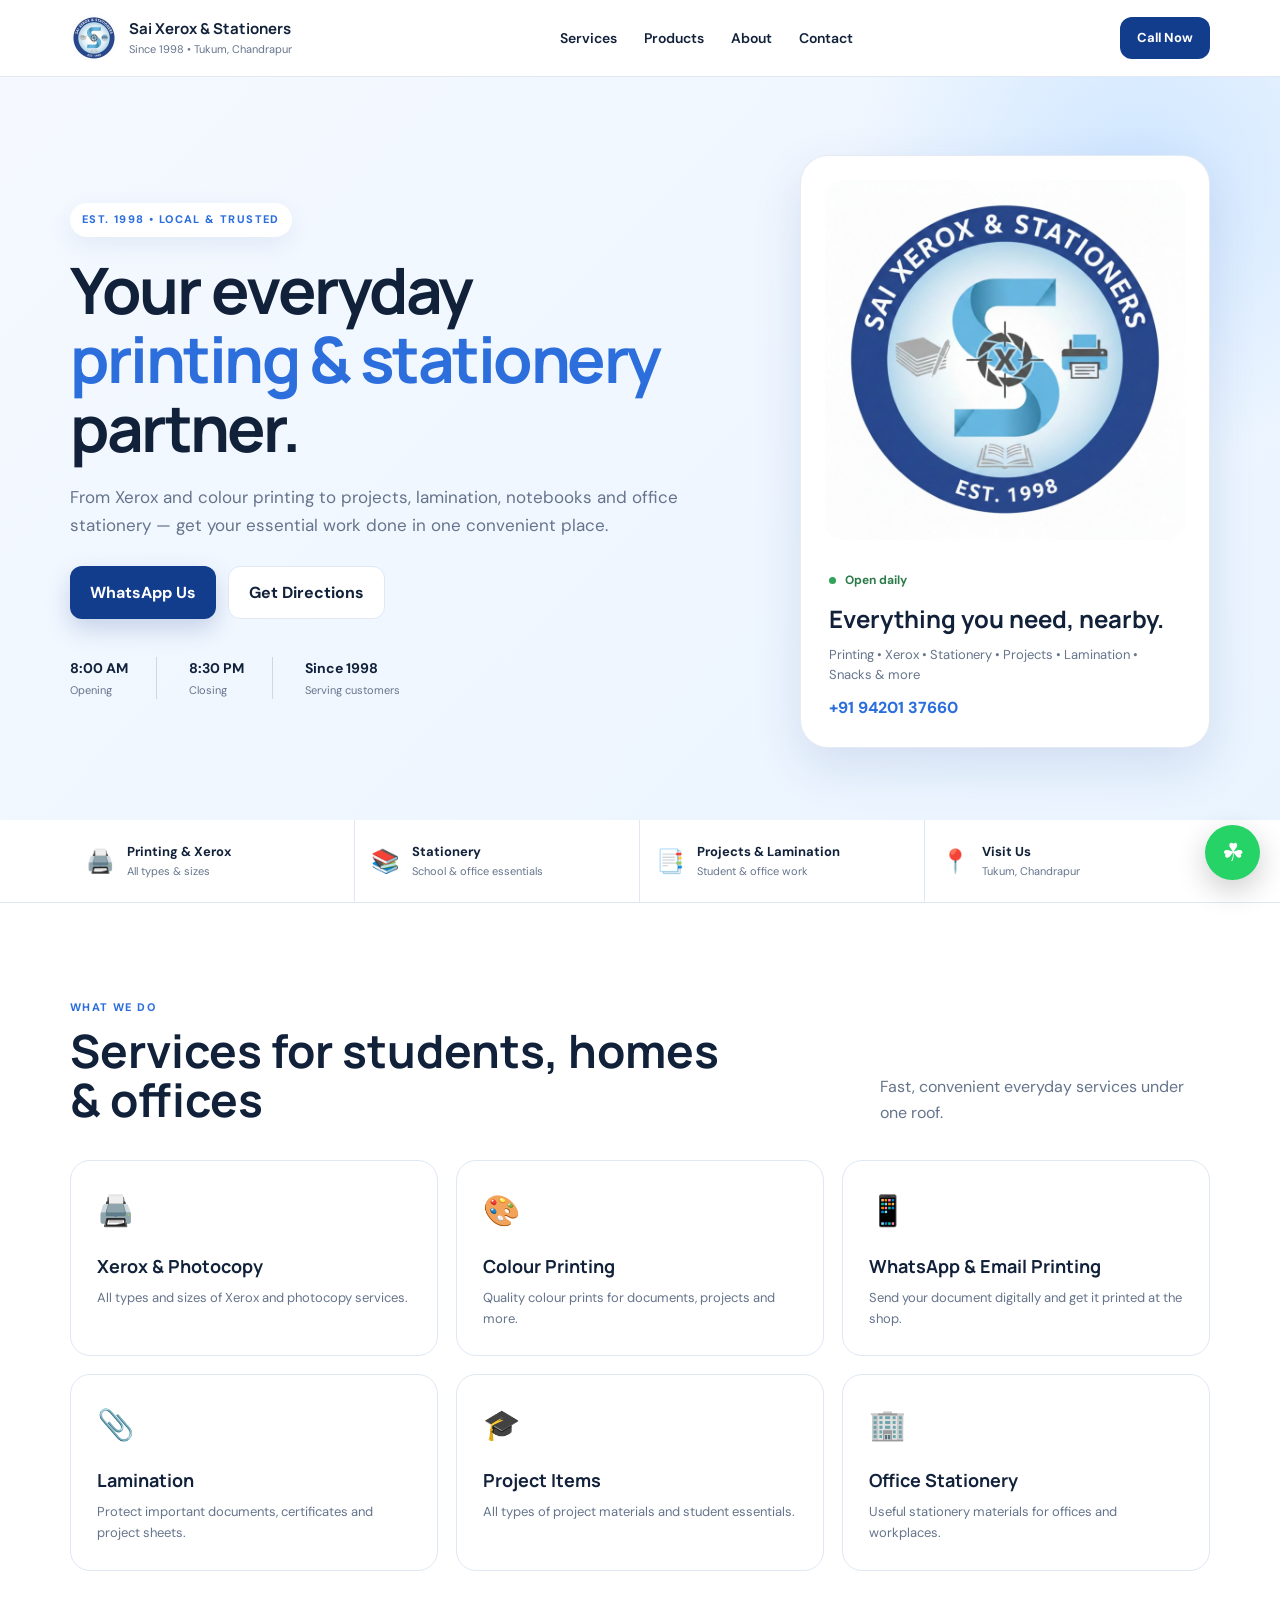
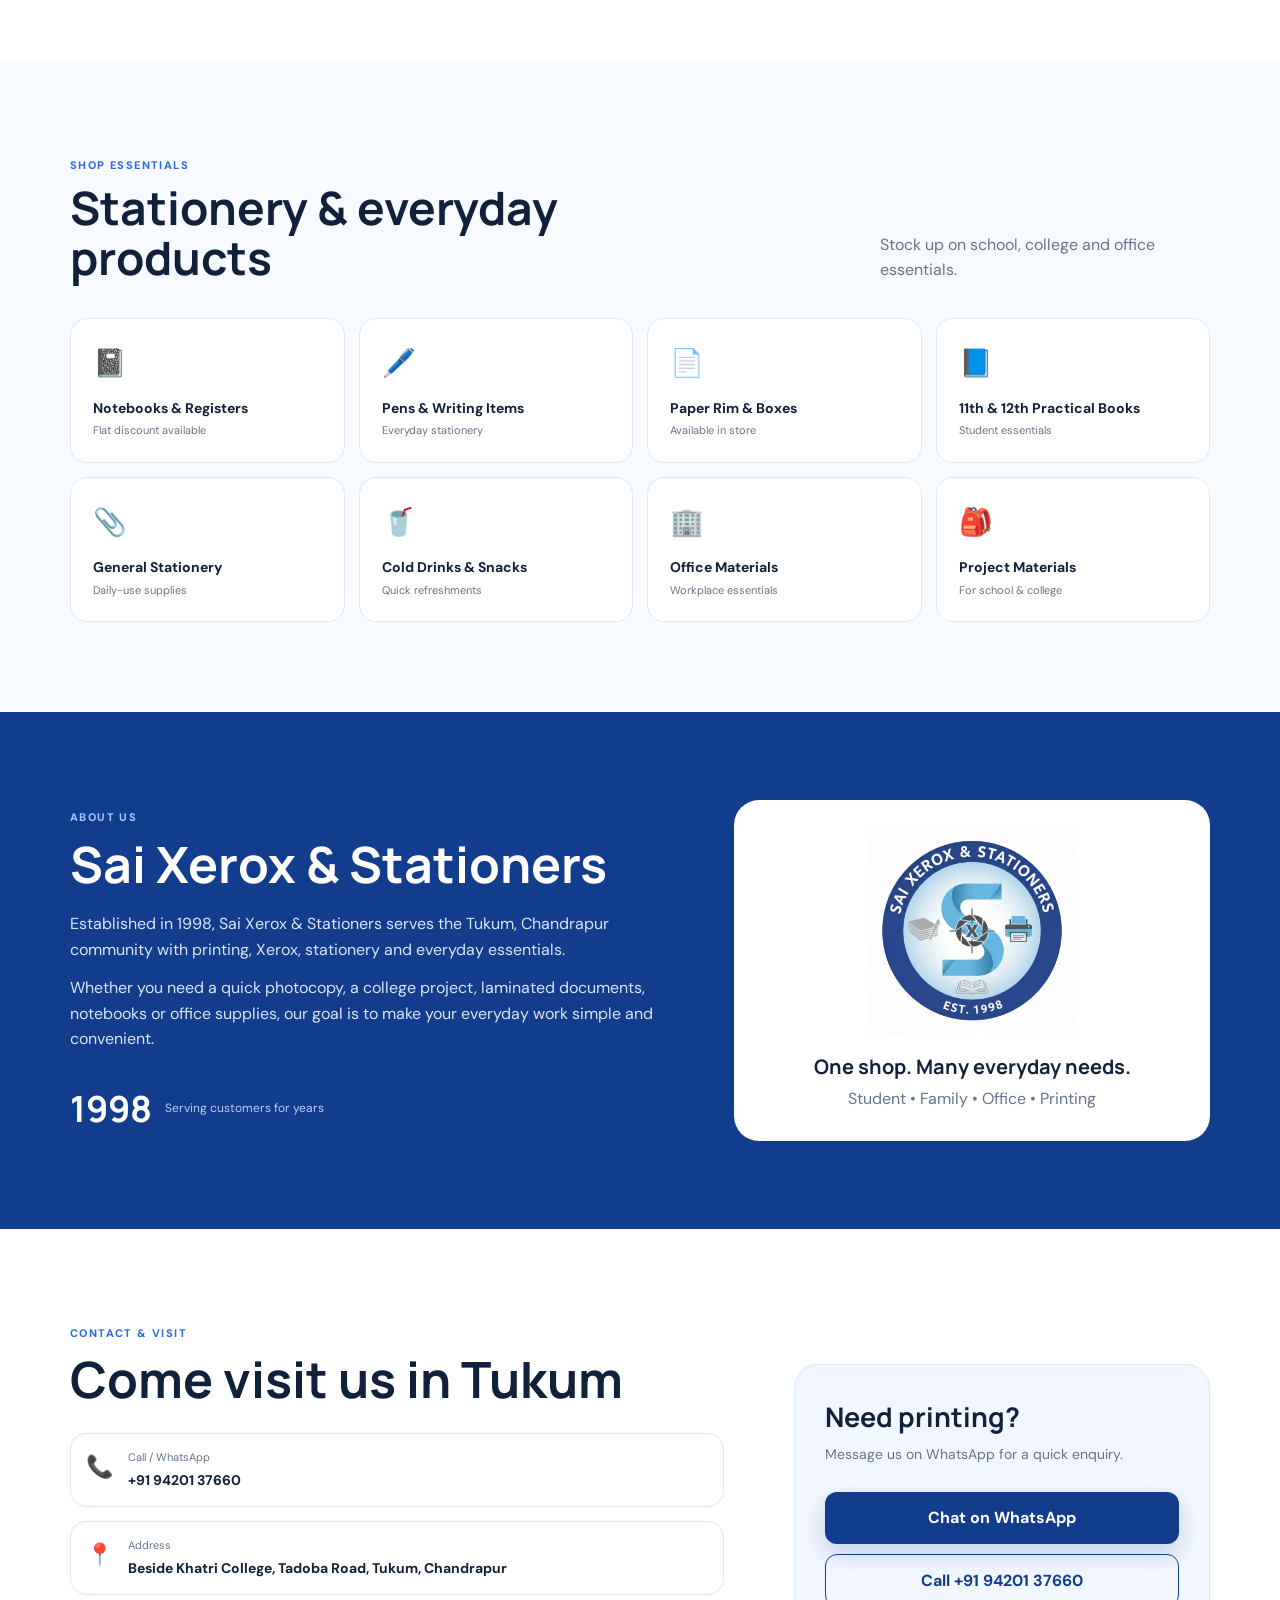
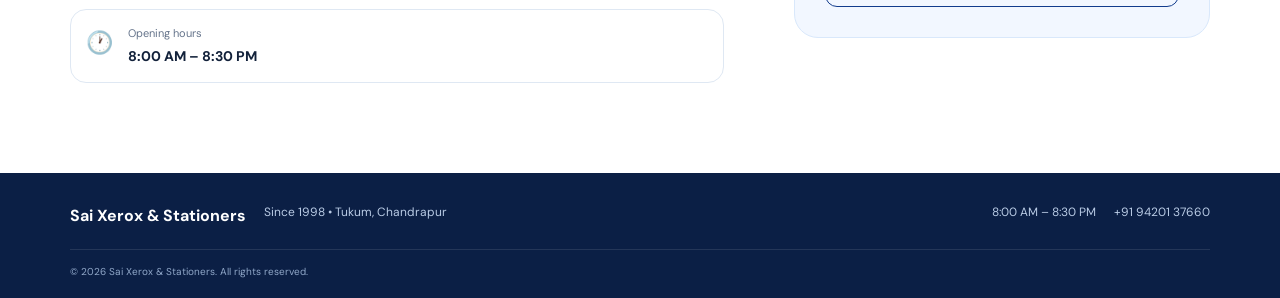
==== index.html @ a2666299 "Add files via upload" ====
<!DOCTYPE html>
<html lang="en">
<head>
  <meta charset="UTF-8">
  <meta name="viewport" content="width=device-width, initial-scale=1.0">
  <meta name="description" content="Sai Xerox & Stationers - Xerox, printing, stationery, lamination, projects and office stationery in Tukum, Chandrapur.">
  <meta name="theme-color" content="#123c8c">
  <title>Sai Xerox & Stationers | Tukum, Chandrapur</title>
  <link rel="stylesheet" href="styles.css">
</head>
<body>
  <header class="topbar">
    <div class="container nav">
      <a class="brand" href="#home">
        <img src="logo.webp" alt="Sai Xerox & Stationers logo">
        <div>
          <strong>Sai Xerox & Stationers</strong>
          <span>Since 1998 • Tukum, Chandrapur</span>
        </div>
      </a>
      <nav>
        <a href="#services">Services</a>
        <a href="#products">Products</a>
        <a href="#about">About</a>
        <a href="#contact">Contact</a>
      </nav>
      <a class="nav-cta" href="tel:+919420137660">Call Now</a>
    </div>
  </header>

  <main id="home">
    <section class="hero">
      <div class="hero-bg"></div>
      <div class="container hero-grid">
        <div class="hero-copy">
          <div class="pill">EST. 1998 • LOCAL & TRUSTED</div>
          <h1>Your everyday <span>printing & stationery</span> partner.</h1>
          <p>From Xerox and colour printing to projects, lamination, notebooks and office stationery — get your essential work done in one convenient place.</p>
          <div class="hero-actions">
            <a class="btn primary" href="https://wa.me/919420137660?text=Hello%20Sai%20Xerox%20%26%20Stationers%2C%20I%20would%20like%20to%20enquire%20about%20your%20services." target="_blank" rel="noopener">WhatsApp Us</a>
            <a class="btn secondary" href="https://www.google.com/maps/search/?api=1&query=Sai%20Xerox%20and%20Stationers%2C%20beside%20Khatri%20College%2C%20Tadoba%20Road%2C%20Tukum%2C%20Chandrapur" target="_blank" rel="noopener">Get Directions</a>
          </div>
          <div class="trust-row">
            <div><b>8:00 AM</b><small>Opening</small></div>
            <div><b>8:30 PM</b><small>Closing</small></div>
            <div><b>Since 1998</b><small>Serving customers</small></div>
          </div>
        </div>
        <div class="hero-card">
          <img src="logo.webp" alt="Sai Xerox & Stationers">
          <div class="card-content">
            <span class="status"><i></i> Open daily</span>
            <h3>Everything you need, nearby.</h3>
            <p>Printing • Xerox • Stationery • Projects • Lamination • Snacks & more</p>
            <a href="tel:+919420137660">+91 94201 37660</a>
          </div>
        </div>
      </div>
    </section>

    <section class="quick">
      <div class="container quick-grid">
        <a href="#services"><span>🖨️</span><div><b>Printing & Xerox</b><small>All types & sizes</small></div></a>
        <a href="#products"><span>📚</span><div><b>Stationery</b><small>School & office essentials</small></div></a>
        <a href="#services"><span>📑</span><div><b>Projects & Lamination</b><small>Student & office work</small></div></a>
        <a href="#contact"><span>📍</span><div><b>Visit Us</b><small>Tukum, Chandrapur</small></div></a>
      </div>
    </section>

    <section class="section" id="services">
      <div class="container">
        <div class="section-head">
          <div><span class="eyebrow">WHAT WE DO</span><h2>Services for students, homes & offices</h2></div>
          <p>Fast, convenient everyday services under one roof.</p>
        </div>
        <div class="cards">
          <article class="service-card"><div class="icon">🖨️</div><h3>Xerox & Photocopy</h3><p>All types and sizes of Xerox and photocopy services.</p></article>
          <article class="service-card"><div class="icon">🎨</div><h3>Colour Printing</h3><p>Quality colour prints for documents, projects and more.</p></article>
          <article class="service-card"><div class="icon">📱</div><h3>WhatsApp & Email Printing</h3><p>Send your document digitally and get it printed at the shop.</p></article>
          <article class="service-card"><div class="icon">📎</div><h3>Lamination</h3><p>Protect important documents, certificates and project sheets.</p></article>
          <article class="service-card"><div class="icon">🎓</div><h3>Project Items</h3><p>All types of project materials and student essentials.</p></article>
          <article class="service-card"><div class="icon">🏢</div><h3>Office Stationery</h3><p>Useful stationery materials for offices and workplaces.</p></article>
        </div>
      </div>
    </section>

    <section class="section products" id="products">
      <div class="container">
        <div class="section-head">
          <div><span class="eyebrow">SHOP ESSENTIALS</span><h2>Stationery & everyday products</h2></div>
          <p>Stock up on school, college and office essentials.</p>
        </div>
        <div class="product-grid">
          <div class="product-item"><span>📓</span><b>Notebooks & Registers</b><small>Flat discount available</small></div>
          <div class="product-item"><span>🖊️</span><b>Pens & Writing Items</b><small>Everyday stationery</small></div>
          <div class="product-item"><span>📄</span><b>Paper Rim & Boxes</b><small>Available in store</small></div>
          <div class="product-item"><span>📘</span><b>11th & 12th Practical Books</b><small>Student essentials</small></div>
          <div class="product-item"><span>📎</span><b>General Stationery</b><small>Daily-use supplies</small></div>
          <div class="product-item"><span>🥤</span><b>Cold Drinks & Snacks</b><small>Quick refreshments</small></div>
          <div class="product-item"><span>🏢</span><b>Office Materials</b><small>Workplace essentials</small></div>
          <div class="product-item"><span>🎒</span><b>Project Materials</b><small>For school & college</small></div>
        </div>
      </div>
    </section>

    <section class="about" id="about">
      <div class="container about-grid">
        <div>
          <span class="eyebrow">ABOUT US</span>
          <h2>Sai Xerox & Stationers</h2>
          <p>Established in 1998, Sai Xerox & Stationers serves the Tukum, Chandrapur community with printing, Xerox, stationery and everyday essentials.</p>
          <p>Whether you need a quick photocopy, a college project, laminated documents, notebooks or office supplies, our goal is to make your everyday work simple and convenient.</p>
          <div class="since"><strong>1998</strong><span>Serving customers for years</span></div>
        </div>
        <div class="about-panel">
          <img src="logo.webp" alt="Sai Xerox & Stationers logo">
          <h3>One shop. Many everyday needs.</h3>
          <p>Student • Family • Office • Printing</p>
        </div>
      </div>
    </section>

    <section class="contact section" id="contact">
      <div class="container contact-grid">
        <div>
          <span class="eyebrow">CONTACT & VISIT</span>
          <h2>Come visit us in Tukum</h2>
          <div class="contact-list">
            <a href="tel:+919420137660"><span>📞</span><div><small>Call / WhatsApp</small><b>+91 94201 37660</b></div></a>
            <a href="https://www.google.com/maps/search/?api=1&query=Sai%20Xerox%20and%20Stationers%2C%20beside%20Khatri%20College%2C%20Tadoba%20Road%2C%20Tukum%2C%20Chandrapur" target="_blank" rel="noopener"><span>📍</span><div><small>Address</small><b>Beside Khatri College, Tadoba Road, Tukum, Chandrapur</b></div></a>
            <div><span>🕐</span><div><small>Opening hours</small><b>8:00 AM – 8:30 PM</b></div></div>
          </div>
        </div>
        <div class="contact-box">
          <h3>Need printing?</h3>
          <p>Message us on WhatsApp for a quick enquiry.</p>
          <a class="btn primary full" href="https://wa.me/919420137660?text=Hello%20Sai%20Xerox%20%26%20Stationers%2C%20I%20need%20printing%20service." target="_blank" rel="noopener">Chat on WhatsApp</a>
          <a class="btn outline full" href="tel:+919420137660">Call +91 94201 37660</a>
        </div>
      </div>
    </section>
  </main>

  <footer>
    <div class="container footer-grid">
      <div><b>Sai Xerox & Stationers</b><span>Since 1998 • Tukum, Chandrapur</span></div>
      <div><span>8:00 AM – 8:30 PM</span><span>+91 94201 37660</span></div>
    </div>
    <div class="container copyright">© 2026 Sai Xerox & Stationers. All rights reserved.</div>
  </footer>

  <a class="floating-wa" href="https://wa.me/919420137660" target="_blank" rel="noopener" aria-label="WhatsApp">☘</a>
  <script src="script.js"></script>
</body>
</html>
---- styles.css ----
@import url('https://fonts.googleapis.com/css2?family=DM+Sans:wght@400;500;600;700&family=Manrope:wght@700;800&display=swap');

:root{--blue:#123c8c;--blue2:#2c6edb;--sky:#eef6ff;--ink:#12213a;--muted:#65748b;--white:#fff;--line:#dfe8f3;--shadow:0 18px 50px rgba(18,60,140,.12)}
*{box-sizing:border-box;margin:0;padding:0}
html{scroll-behavior:smooth}
body{font-family:"DM Sans",sans-serif;color:var(--ink);background:#fff;line-height:1.6}
a{text-decoration:none;color:inherit}
.container{width:min(1140px,92%);margin:auto}
.topbar{position:sticky;top:0;z-index:20;background:rgba(255,255,255,.94);backdrop-filter:blur(14px);border-bottom:1px solid var(--line)}
.nav{height:76px;display:flex;align-items:center;justify-content:space-between;gap:20px}
.brand{display:flex;align-items:center;gap:11px}
.brand img{width:48px;height:48px;object-fit:contain;border-radius:50%}
.brand strong{display:block;font-family:Manrope;font-size:15px}
.brand span{display:block;font-size:11px;color:var(--muted)}
nav{display:flex;gap:27px;font-size:14px;font-weight:600}
nav a:hover{color:var(--blue2)}
.nav-cta,.btn{display:inline-flex;align-items:center;justify-content:center;border-radius:12px;font-weight:700;transition:.2s}
.nav-cta{padding:11px 17px;background:var(--blue);color:white;font-size:13px}
.hero{position:relative;overflow:hidden;background:linear-gradient(135deg,#f5f9ff 0%,#eaf4ff 100%);padding:78px 0 72px}
.hero-bg{position:absolute;width:600px;height:600px;border-radius:50%;background:radial-gradient(circle,#cfe6ff 0%,transparent 68%);right:-160px;top:-200px}
.hero-grid{position:relative;display:grid;grid-template-columns:1.15fr .85fr;align-items:center;gap:70px}
.pill,.eyebrow{display:inline-block;color:var(--blue2);font-size:11px;font-weight:800;letter-spacing:1.4px}
.pill{background:white;padding:8px 12px;border-radius:30px;box-shadow:0 8px 24px rgba(18,60,140,.08);margin-bottom:18px}
h1,h2{font-family:Manrope;line-height:1.08}
h1{font-size:clamp(42px,5vw,68px);letter-spacing:-2.5px;max-width:720px}
h1 span{color:var(--blue2)}
.hero-copy>p{color:var(--muted);font-size:17px;max-width:620px;margin:22px 0 27px}
.hero-actions{display:flex;gap:12px;flex-wrap:wrap}
.btn{padding:13px 20px}
.btn.primary{background:var(--blue);color:white;box-shadow:0 10px 24px rgba(18,60,140,.2)}
.btn.primary:hover,.nav-cta:hover{transform:translateY(-2px);background:#0c2f72}
.btn.secondary{background:white;border:1px solid var(--line)}
.btn.outline{border:1px solid var(--blue);color:var(--blue)}
.full{width:100%;margin-top:10px}
.trust-row{display:flex;gap:32px;margin-top:38px}
.trust-row div{padding-right:28px;border-right:1px solid #cbd8e8}
.trust-row div:last-child{border:0}
.trust-row b,.trust-row small{display:block}
.trust-row b{font-size:14px}.trust-row small{color:var(--muted);font-size:11px;margin-top:2px}
.hero-card{background:white;border:1px solid rgba(18,60,140,.1);border-radius:28px;padding:24px;box-shadow:var(--shadow);max-width:410px;justify-self:end}
.hero-card img{width:100%;aspect-ratio:1/1;object-fit:contain;background:#fafcff;border-radius:20px}
.card-content{padding:18px 4px 2px}.status{font-size:12px;color:#2d7b4b;font-weight:700}.status i{display:inline-block;width:7px;height:7px;background:#31a35a;border-radius:50%;margin-right:6px}
.card-content h3{font-family:Manrope;font-size:24px;margin:9px 0 6px}.card-content p{color:var(--muted);font-size:13px;margin-bottom:9px}.card-content>a{color:var(--blue2);font-weight:800}
.quick{background:white;border-bottom:1px solid var(--line)}
.quick-grid{display:grid;grid-template-columns:repeat(4,1fr)}
.quick-grid>a{display:flex;align-items:center;gap:12px;padding:22px 16px;border-right:1px solid var(--line)}
.quick-grid>a:last-child{border:0}
.quick-grid span{font-size:23px}.quick-grid b,.quick-grid small{display:block}.quick-grid b{font-size:13px}.quick-grid small{font-size:11px;color:var(--muted)}
.section{padding:90px 0}.section-head{display:flex;justify-content:space-between;align-items:end;gap:30px;margin-bottom:35px}
.section-head h2{font-size:clamp(31px,4vw,46px);margin-top:7px;max-width:680px}.section-head>p{color:var(--muted);max-width:330px}
.cards{display:grid;grid-template-columns:repeat(3,1fr);gap:18px}
.service-card{border:1px solid var(--line);border-radius:20px;padding:26px;background:white;transition:.25s}
.service-card:hover{transform:translateY(-4px);box-shadow:var(--shadow);border-color:#c9dcf4}
.icon{font-size:30px;margin-bottom:17px}.service-card h3{font-family:Manrope;font-size:18px;margin-bottom:7px}.service-card p{font-size:13px;color:var(--muted)}
.products{background:#f7faff}.product-grid{display:grid;grid-template-columns:repeat(4,1fr);gap:14px}
.product-item{background:white;border:1px solid var(--line);padding:22px;border-radius:17px}.product-item span{font-size:27px;display:block;margin-bottom:13px}.product-item b,.product-item small{display:block}.product-item b{font-size:14px}.product-item small{font-size:11px;color:var(--muted);margin-top:3px}
.about{background:var(--blue);color:white;padding:88px 0}.about-grid{display:grid;grid-template-columns:1fr .8fr;gap:70px;align-items:center}.about .eyebrow{color:#9fc8ff}.about h2{font-size:clamp(35px,4vw,50px);margin:8px 0 20px}.about p{color:#d9e7fa;max-width:600px;margin:0 0 13px}.since{display:flex;align-items:center;gap:13px;margin-top:28px}.since strong{font-family:Manrope;font-size:36px}.since span{color:#b9d2ef;font-size:12px}.about-panel{background:white;color:var(--ink);border-radius:25px;padding:26px;text-align:center}.about-panel img{width:210px;max-width:70%;margin:auto;display:block}.about-panel h3{font-family:Manrope;font-size:20px;margin-top:15px}.about-panel p{color:var(--muted);margin:3px auto}
.contact{background:#fff}.contact-grid{display:grid;grid-template-columns:1.1fr .7fr;gap:70px;align-items:center}.contact h2{font-size:clamp(34px,4vw,50px);margin:8px 0 27px}.contact-list{display:grid;gap:14px}.contact-list>a,.contact-list>div{display:flex;gap:15px;align-items:flex-start;padding:15px;border:1px solid var(--line);border-radius:16px}.contact-list>*>span{font-size:22px}.contact-list small,.contact-list b{display:block}.contact-list small{color:var(--muted);font-size:11px}.contact-list b{font-size:14px;margin-top:2px}.contact-box{background:#f2f7ff;border:1px solid #d9e8fb;border-radius:24px;padding:30px}.contact-box h3{font-family:Manrope;font-size:27px}.contact-box p{color:var(--muted);font-size:14px;margin:5px 0 17px}
footer{background:#0b1f45;color:white;padding:30px 0 18px}.footer-grid{display:flex;justify-content:space-between;gap:20px}.footer-grid div{display:flex;gap:18px;flex-wrap:wrap}.footer-grid span{color:#b9cbe5;font-size:12px}.copyright{border-top:1px solid rgba(255,255,255,.1);margin-top:20px;padding-top:14px;color:#91a8c9;font-size:10px}
.floating-wa{position:fixed;right:20px;bottom:20px;width:55px;height:55px;border-radius:50%;display:grid;place-items:center;background:#25d366;color:white;font-size:25px;box-shadow:0 10px 30px rgba(0,0,0,.2);z-index:30}
@media(max-width:900px){nav{display:none}.hero-grid,.about-grid,.contact-grid{grid-template-columns:1fr}.hero{padding:55px 0}.hero-card{justify-self:start;max-width:460px}.cards{grid-template-columns:repeat(2,1fr)}.product-grid{grid-template-columns:repeat(2,1fr)}.quick-grid{grid-template-columns:repeat(2,1fr)}.quick-grid>a:nth-child(2){border-right:0}.quick-grid>a:nth-child(-n+2){border-bottom:1px solid var(--line)}}
@media(max-width:560px){.nav{height:68px}.brand span{display:none}.nav-cta{padding:9px 12px}.hero{padding:45px 0 55px}h1{font-size:42px}.hero-copy>p{font-size:15px}.trust-row{gap:13px}.trust-row div{padding-right:13px}.trust-row b{font-size:12px}.trust-row small{font-size:10px}.section{padding:65px 0}.section-head{display:block}.section-head>p{margin-top:10px}.cards,.product-grid{grid-template-columns:1fr}.quick-grid>a{padding:16px 10px}.quick-grid b{font-size:12px}.quick-grid small{font-size:10px}.footer-grid{display:block}.footer-grid div{margin-bottom:8px}.about-grid,.contact-grid{gap:35px}}
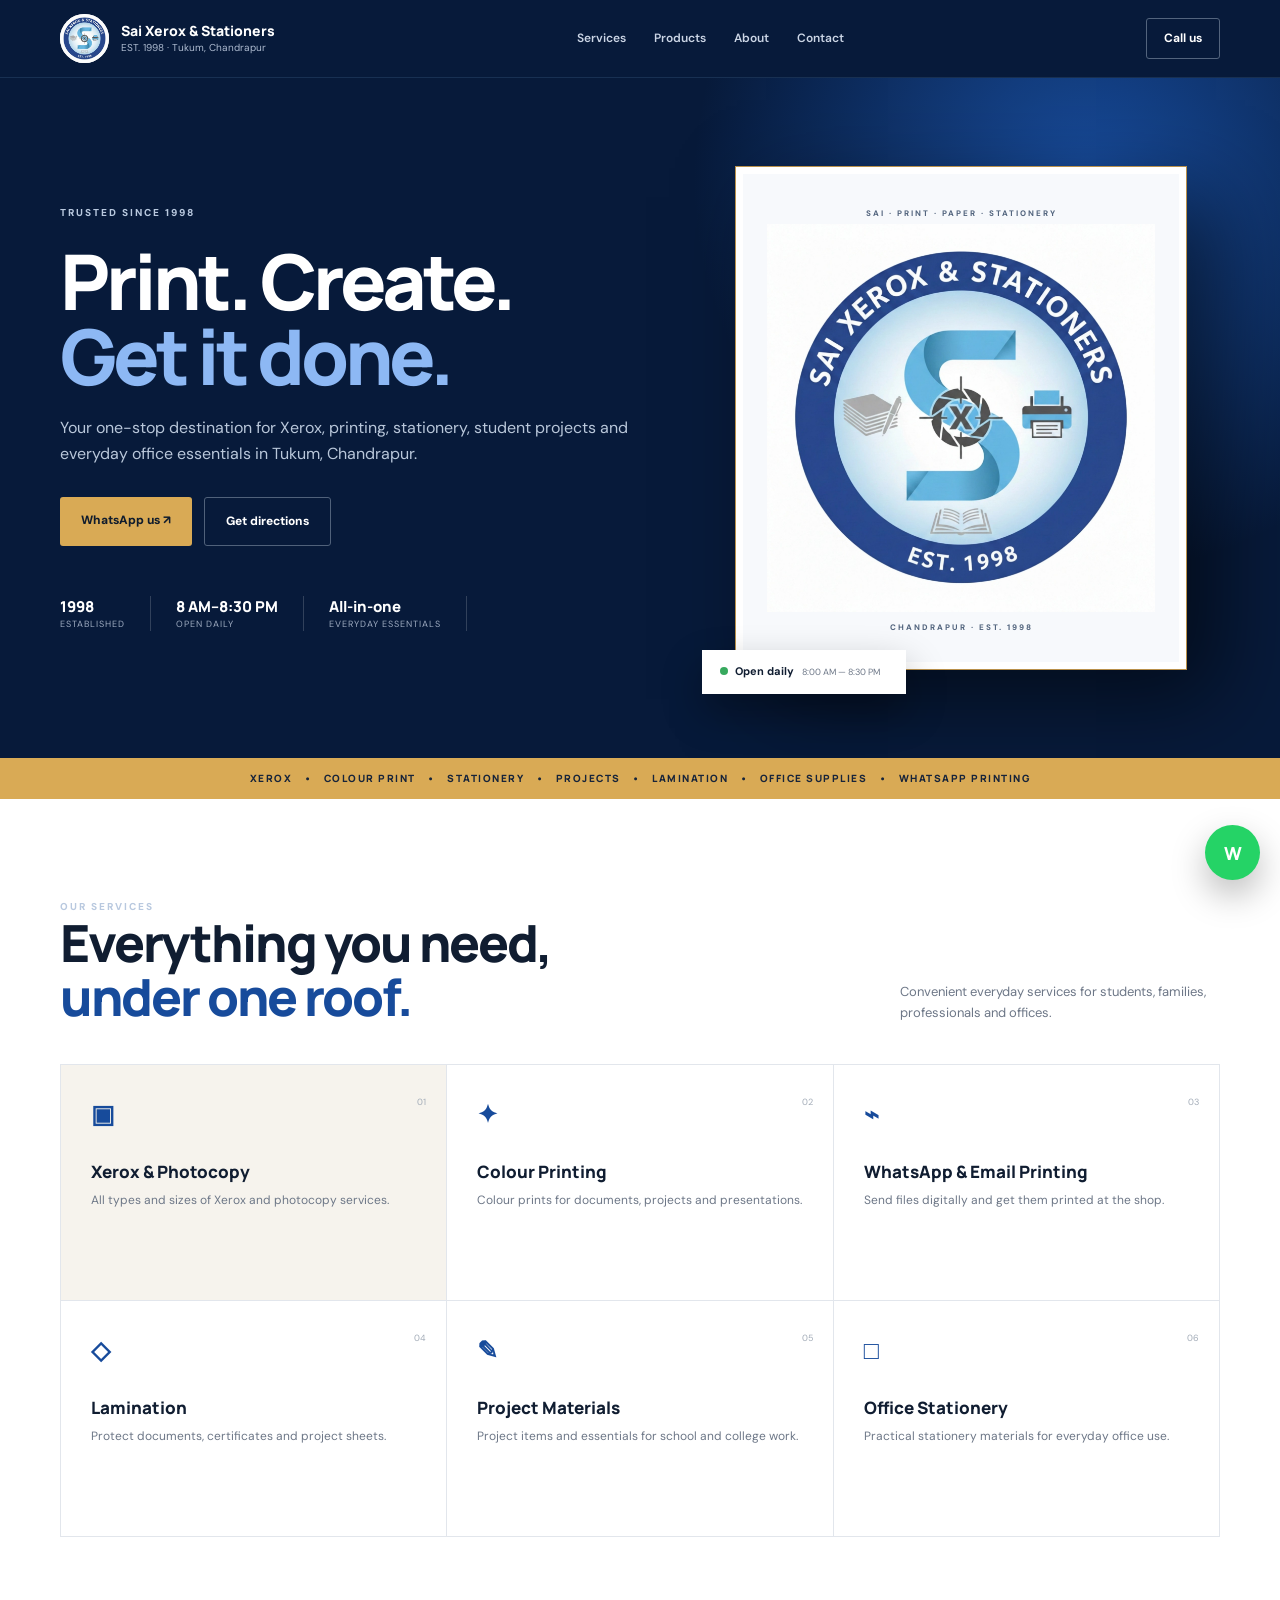
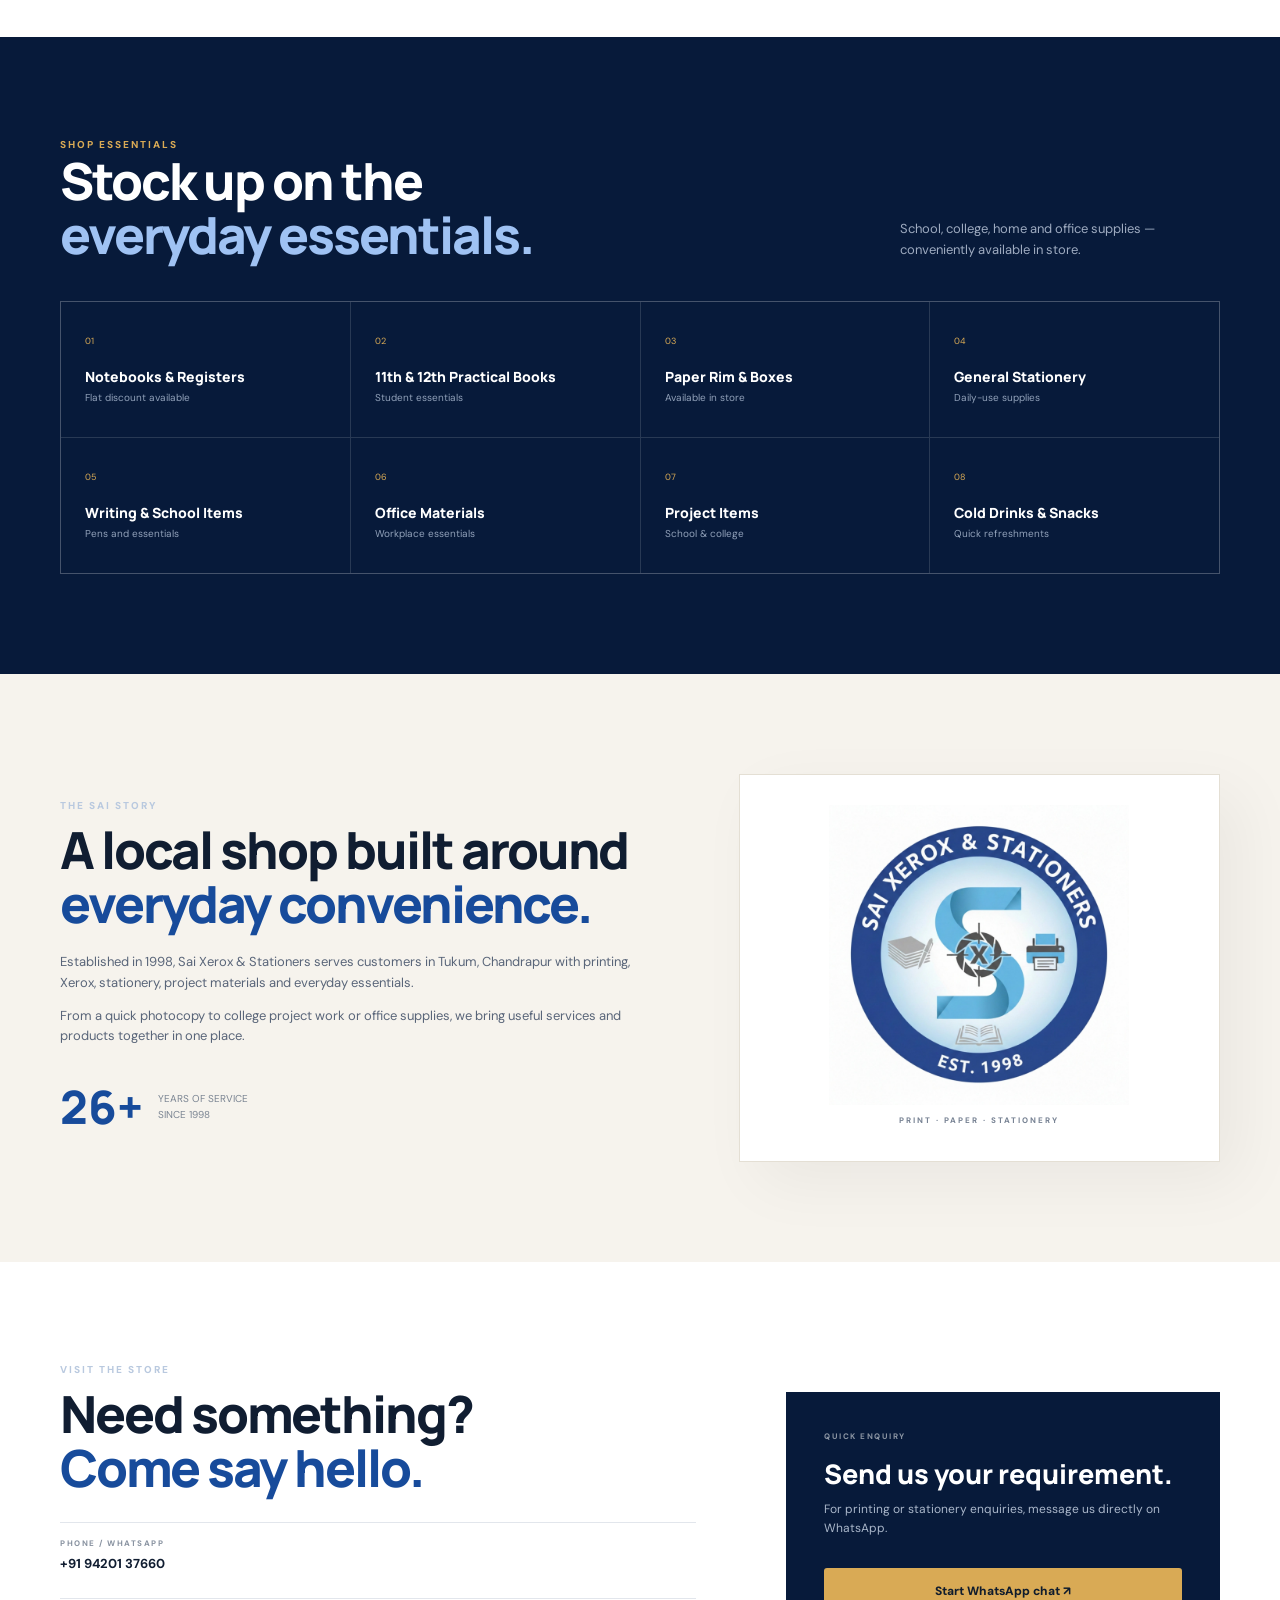
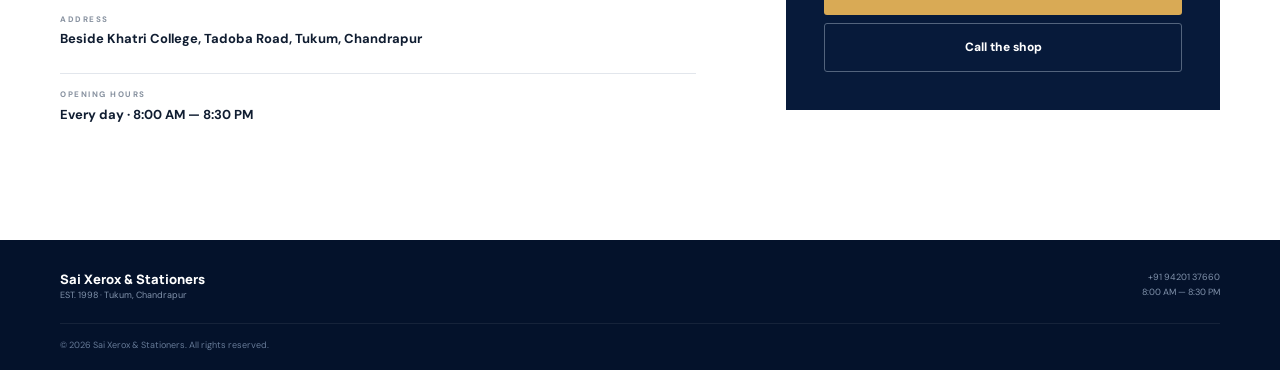
==== commit 9ccdf4bc: "Add files via upload" ====
--- a/index.html
+++ b/index.html
@@ -1,155 +1,33 @@
-<!DOCTYPE html>
-<html lang="en">
-<head>
-  <meta charset="UTF-8">
-  <meta name="viewport" content="width=device-width, initial-scale=1.0">
-  <meta name="description" content="Sai Xerox & Stationers - Xerox, printing, stationery, lamination, projects and office stationery in Tukum, Chandrapur.">
-  <meta name="theme-color" content="#123c8c">
-  <title>Sai Xerox & Stationers | Tukum, Chandrapur</title>
-  <link rel="stylesheet" href="styles.css">
-</head>
+<!doctype html><html lang="en"><head>
+<meta charset="utf-8"><meta name="viewport" content="width=device-width,initial-scale=1">
+<meta name="description" content="Sai Xerox & Stationers — Xerox, printing, stationery, projects and office supplies in Tukum, Chandrapur.">
+<title>Sai Xerox & Stationers | Tukum, Chandrapur</title><link rel="stylesheet" href="styles.css"></head>
 <body>
-  <header class="topbar">
-    <div class="container nav">
-      <a class="brand" href="#home">
-        <img src="logo.webp" alt="Sai Xerox & Stationers logo">
-        <div>
-          <strong>Sai Xerox & Stationers</strong>
-          <span>Since 1998 • Tukum, Chandrapur</span>
-        </div>
-      </a>
-      <nav>
-        <a href="#services">Services</a>
-        <a href="#products">Products</a>
-        <a href="#about">About</a>
-        <a href="#contact">Contact</a>
-      </nav>
-      <a class="nav-cta" href="tel:+919420137660">Call Now</a>
-    </div>
-  </header>
-
-  <main id="home">
-    <section class="hero">
-      <div class="hero-bg"></div>
-      <div class="container hero-grid">
-        <div class="hero-copy">
-          <div class="pill">EST. 1998 • LOCAL & TRUSTED</div>
-          <h1>Your everyday <span>printing & stationery</span> partner.</h1>
-          <p>From Xerox and colour printing to projects, lamination, notebooks and office stationery — get your essential work done in one convenient place.</p>
-          <div class="hero-actions">
-            <a class="btn primary" href="https://wa.me/919420137660?text=Hello%20Sai%20Xerox%20%26%20Stationers%2C%20I%20would%20like%20to%20enquire%20about%20your%20services." target="_blank" rel="noopener">WhatsApp Us</a>
-            <a class="btn secondary" href="https://www.google.com/maps/search/?api=1&query=Sai%20Xerox%20and%20Stationers%2C%20beside%20Khatri%20College%2C%20Tadoba%20Road%2C%20Tukum%2C%20Chandrapur" target="_blank" rel="noopener">Get Directions</a>
-          </div>
-          <div class="trust-row">
-            <div><b>8:00 AM</b><small>Opening</small></div>
-            <div><b>8:30 PM</b><small>Closing</small></div>
-            <div><b>Since 1998</b><small>Serving customers</small></div>
-          </div>
-        </div>
-        <div class="hero-card">
-          <img src="logo.webp" alt="Sai Xerox & Stationers">
-          <div class="card-content">
-            <span class="status"><i></i> Open daily</span>
-            <h3>Everything you need, nearby.</h3>
-            <p>Printing • Xerox • Stationery • Projects • Lamination • Snacks & more</p>
-            <a href="tel:+919420137660">+91 94201 37660</a>
-          </div>
-        </div>
-      </div>
-    </section>
-
-    <section class="quick">
-      <div class="container quick-grid">
-        <a href="#services"><span>🖨️</span><div><b>Printing & Xerox</b><small>All types & sizes</small></div></a>
-        <a href="#products"><span>📚</span><div><b>Stationery</b><small>School & office essentials</small></div></a>
-        <a href="#services"><span>📑</span><div><b>Projects & Lamination</b><small>Student & office work</small></div></a>
-        <a href="#contact"><span>📍</span><div><b>Visit Us</b><small>Tukum, Chandrapur</small></div></a>
-      </div>
-    </section>
-
-    <section class="section" id="services">
-      <div class="container">
-        <div class="section-head">
-          <div><span class="eyebrow">WHAT WE DO</span><h2>Services for students, homes & offices</h2></div>
-          <p>Fast, convenient everyday services under one roof.</p>
-        </div>
-        <div class="cards">
-          <article class="service-card"><div class="icon">🖨️</div><h3>Xerox & Photocopy</h3><p>All types and sizes of Xerox and photocopy services.</p></article>
-          <article class="service-card"><div class="icon">🎨</div><h3>Colour Printing</h3><p>Quality colour prints for documents, projects and more.</p></article>
-          <article class="service-card"><div class="icon">📱</div><h3>WhatsApp & Email Printing</h3><p>Send your document digitally and get it printed at the shop.</p></article>
-          <article class="service-card"><div class="icon">📎</div><h3>Lamination</h3><p>Protect important documents, certificates and project sheets.</p></article>
-          <article class="service-card"><div class="icon">🎓</div><h3>Project Items</h3><p>All types of project materials and student essentials.</p></article>
-          <article class="service-card"><div class="icon">🏢</div><h3>Office Stationery</h3><p>Useful stationery materials for offices and workplaces.</p></article>
-        </div>
-      </div>
-    </section>
-
-    <section class="section products" id="products">
-      <div class="container">
-        <div class="section-head">
-          <div><span class="eyebrow">SHOP ESSENTIALS</span><h2>Stationery & everyday products</h2></div>
-          <p>Stock up on school, college and office essentials.</p>
-        </div>
-        <div class="product-grid">
-          <div class="product-item"><span>📓</span><b>Notebooks & Registers</b><small>Flat discount available</small></div>
-          <div class="product-item"><span>🖊️</span><b>Pens & Writing Items</b><small>Everyday stationery</small></div>
-          <div class="product-item"><span>📄</span><b>Paper Rim & Boxes</b><small>Available in store</small></div>
-          <div class="product-item"><span>📘</span><b>11th & 12th Practical Books</b><small>Student essentials</small></div>
-          <div class="product-item"><span>📎</span><b>General Stationery</b><small>Daily-use supplies</small></div>
-          <div class="product-item"><span>🥤</span><b>Cold Drinks & Snacks</b><small>Quick refreshments</small></div>
-          <div class="product-item"><span>🏢</span><b>Office Materials</b><small>Workplace essentials</small></div>
-          <div class="product-item"><span>🎒</span><b>Project Materials</b><small>For school & college</small></div>
-        </div>
-      </div>
-    </section>
-
-    <section class="about" id="about">
-      <div class="container about-grid">
-        <div>
-          <span class="eyebrow">ABOUT US</span>
-          <h2>Sai Xerox & Stationers</h2>
-          <p>Established in 1998, Sai Xerox & Stationers serves the Tukum, Chandrapur community with printing, Xerox, stationery and everyday essentials.</p>
-          <p>Whether you need a quick photocopy, a college project, laminated documents, notebooks or office supplies, our goal is to make your everyday work simple and convenient.</p>
-          <div class="since"><strong>1998</strong><span>Serving customers for years</span></div>
-        </div>
-        <div class="about-panel">
-          <img src="logo.webp" alt="Sai Xerox & Stationers logo">
-          <h3>One shop. Many everyday needs.</h3>
-          <p>Student • Family • Office • Printing</p>
-        </div>
-      </div>
-    </section>
-
-    <section class="contact section" id="contact">
-      <div class="container contact-grid">
-        <div>
-          <span class="eyebrow">CONTACT & VISIT</span>
-          <h2>Come visit us in Tukum</h2>
-          <div class="contact-list">
-            <a href="tel:+919420137660"><span>📞</span><div><small>Call / WhatsApp</small><b>+91 94201 37660</b></div></a>
-            <a href="https://www.google.com/maps/search/?api=1&query=Sai%20Xerox%20and%20Stationers%2C%20beside%20Khatri%20College%2C%20Tadoba%20Road%2C%20Tukum%2C%20Chandrapur" target="_blank" rel="noopener"><span>📍</span><div><small>Address</small><b>Beside Khatri College, Tadoba Road, Tukum, Chandrapur</b></div></a>
-            <div><span>🕐</span><div><small>Opening hours</small><b>8:00 AM – 8:30 PM</b></div></div>
-          </div>
-        </div>
-        <div class="contact-box">
-          <h3>Need printing?</h3>
-          <p>Message us on WhatsApp for a quick enquiry.</p>
-          <a class="btn primary full" href="https://wa.me/919420137660?text=Hello%20Sai%20Xerox%20%26%20Stationers%2C%20I%20need%20printing%20service." target="_blank" rel="noopener">Chat on WhatsApp</a>
-          <a class="btn outline full" href="tel:+919420137660">Call +91 94201 37660</a>
-        </div>
-      </div>
-    </section>
-  </main>
-
-  <footer>
-    <div class="container footer-grid">
-      <div><b>Sai Xerox & Stationers</b><span>Since 1998 • Tukum, Chandrapur</span></div>
-      <div><span>8:00 AM – 8:30 PM</span><span>+91 94201 37660</span></div>
-    </div>
-    <div class="container copyright">© 2026 Sai Xerox & Stationers. All rights reserved.</div>
-  </footer>
-
-  <a class="floating-wa" href="https://wa.me/919420137660" target="_blank" rel="noopener" aria-label="WhatsApp">☘</a>
-  <script src="script.js"></script>
-</body>
-</html>
+<header><div class="wrap nav"><a class="brand" href="#home"><img src="logo.webp"><span><b>Sai Xerox & Stationers</b><small>EST. 1998 · Tukum, Chandrapur</small></span></a>
+<nav><a href="#services">Services</a><a href="#products">Products</a><a href="#about">About</a><a href="#contact">Contact</a></nav><a class="call" href="tel:+919420137660">Call us</a></div></header>
+<main>
+<section class="hero" id="home"><div class="wrap hero-grid"><div><p class="eyebrow">TRUSTED SINCE 1998</p><h1>Print. Create.<br><em>Get it done.</em></h1>
+<p class="lead">Your one-stop destination for Xerox, printing, stationery, student projects and everyday office essentials in Tukum, Chandrapur.</p>
+<div class="actions"><a class="btn gold" href="https://wa.me/919420137660?text=Hello%20Sai%20Xerox%20%26%20Stationers%2C%20I%20would%20like%20to%20enquire." target="_blank">WhatsApp us ↗</a><a class="btn outline" href="https://www.google.com/maps/search/?api=1&query=Sai%20Xerox%20and%20Stationers%2C%20beside%20Khatri%20College%2C%20Tadoba%20Road%2C%20Tukum%2C%20Chandrapur" target="_blank">Get directions</a></div>
+<div class="stats"><div><b>1998</b><small>Established</small></div><div><b>8 AM–8:30 PM</b><small>Open daily</small></div><div><b>All-in-one</b><small>Everyday essentials</small></div></div></div>
+<div class="visual"><div class="logo-card"><small>SAI · PRINT · PAPER · STATIONERY</small><img src="logo.webp"><small>CHANDRAPUR · EST. 1998</small></div><div class="open"><i></i><b>Open daily</b><span>8:00 AM — 8:30 PM</span></div></div></div></section>
+<div class="marquee">XEROX　•　COLOUR PRINT　•　STATIONERY　•　PROJECTS　•　LAMINATION　•　OFFICE SUPPLIES　•　WHATSAPP PRINTING</div>
+<section class="section" id="services"><div class="wrap"><div class="heading"><div><p class="kicker">OUR SERVICES</p><h2>Everything you need,<br><span>under one roof.</span></h2></div><p>Convenient everyday services for students, families, professionals and offices.</p></div>
+<div class="grid services">
+<article><small>01</small><strong>▣</strong><h3>Xerox & Photocopy</h3><p>All types and sizes of Xerox and photocopy services.</p></article>
+<article><small>02</small><strong>✦</strong><h3>Colour Printing</h3><p>Colour prints for documents, projects and presentations.</p></article>
+<article><small>03</small><strong>⌁</strong><h3>WhatsApp & Email Printing</h3><p>Send files digitally and get them printed at the shop.</p></article>
+<article><small>04</small><strong>◇</strong><h3>Lamination</h3><p>Protect documents, certificates and project sheets.</p></article>
+<article><small>05</small><strong>✎</strong><h3>Project Materials</h3><p>Project items and essentials for school and college work.</p></article>
+<article><small>06</small><strong>□</strong><h3>Office Stationery</h3><p>Practical stationery materials for everyday office use.</p></article>
+</div></div></section>
+<section class="products" id="products"><div class="wrap"><div class="heading light"><div><p class="kicker">SHOP ESSENTIALS</p><h2>Stock up on the<br><span>everyday essentials.</span></h2></div><p>School, college, home and office supplies — conveniently available in store.</p></div>
+<div class="grid product-grid"><article><small>01</small><b>Notebooks & Registers</b><span>Flat discount available</span></article><article><small>02</small><b>11th & 12th Practical Books</b><span>Student essentials</span></article><article><small>03</small><b>Paper Rim & Boxes</b><span>Available in store</span></article><article><small>04</small><b>General Stationery</b><span>Daily-use supplies</span></article><article><small>05</small><b>Writing & School Items</b><span>Pens and essentials</span></article><article><small>06</small><b>Office Materials</b><span>Workplace essentials</span></article><article><small>07</small><b>Project Items</b><span>School & college</span></article><article><small>08</small><b>Cold Drinks & Snacks</b><span>Quick refreshments</span></article></div></div></section>
+<section class="about" id="about"><div class="wrap about-grid"><div><p class="kicker">THE SAI STORY</p><h2>A local shop built around<br><span>everyday convenience.</span></h2><p>Established in 1998, Sai Xerox & Stationers serves customers in Tukum, Chandrapur with printing, Xerox, stationery, project materials and everyday essentials.</p><p>From a quick photocopy to college project work or office supplies, we bring useful services and products together in one place.</p><div class="heritage"><b>26+</b><span>years of service<br>since 1998</span></div></div><div class="about-logo"><img src="logo.webp"><small>PRINT · PAPER · STATIONERY</small></div></div></section>
+<section class="contact" id="contact"><div class="wrap contact-grid"><div><p class="kicker">VISIT THE STORE</p><h2>Need something?<br><span>Come say hello.</span></h2><div class="details">
+<a href="tel:+919420137660"><small>PHONE / WHATSAPP</small><b>+91 94201 37660</b></a>
+<a href="https://www.google.com/maps/search/?api=1&query=Sai%20Xerox%20and%20Stationers%2C%20beside%20Khatri%20College%2C%20Tadoba%20Road%2C%20Tukum%2C%20Chandrapur" target="_blank"><small>ADDRESS</small><b>Beside Khatri College, Tadoba Road, Tukum, Chandrapur</b></a>
+<div><small>OPENING HOURS</small><b>Every day · 8:00 AM — 8:30 PM</b></div></div></div>
+<div class="contact-card"><small>QUICK ENQUIRY</small><h3>Send us your requirement.</h3><p>For printing or stationery enquiries, message us directly on WhatsApp.</p><a class="btn gold full" href="https://wa.me/919420137660?text=Hello%20Sai%20Xerox%20%26%20Stationers%2C%20I%20need%20help%20with%20printing%2Fstationery." target="_blank">Start WhatsApp chat ↗</a><a class="btn dark full" href="tel:+919420137660">Call the shop</a></div></div></section>
+</main><footer><div class="wrap foot"><div><b>Sai Xerox & Stationers</b><span>EST. 1998 · Tukum, Chandrapur</span></div><div><span>+91 94201 37660</span><span>8:00 AM — 8:30 PM</span></div></div><div class="wrap copy">© <span id="year"></span> Sai Xerox & Stationers. All rights reserved.</div></footer>
+<a class="wa" href="https://wa.me/919420137660" target="_blank">W</a><script src="script.js"></script></body></html>
--- a/styles.css
+++ b/styles.css
@@ -1,62 +1,11 @@
 @import url('https://fonts.googleapis.com/css2?family=DM+Sans:wght@400;500;600;700&family=Manrope:wght@700;800&display=swap');
-
-:root{--blue:#123c8c;--blue2:#2c6edb;--sky:#eef6ff;--ink:#12213a;--muted:#65748b;--white:#fff;--line:#dfe8f3;--shadow:0 18px 50px rgba(18,60,140,.12)}
-*{box-sizing:border-box;margin:0;padding:0}
-html{scroll-behavior:smooth}
-body{font-family:"DM Sans",sans-serif;color:var(--ink);background:#fff;line-height:1.6}
-a{text-decoration:none;color:inherit}
-.container{width:min(1140px,92%);margin:auto}
-.topbar{position:sticky;top:0;z-index:20;background:rgba(255,255,255,.94);backdrop-filter:blur(14px);border-bottom:1px solid var(--line)}
-.nav{height:76px;display:flex;align-items:center;justify-content:space-between;gap:20px}
-.brand{display:flex;align-items:center;gap:11px}
-.brand img{width:48px;height:48px;object-fit:contain;border-radius:50%}
-.brand strong{display:block;font-family:Manrope;font-size:15px}
-.brand span{display:block;font-size:11px;color:var(--muted)}
-nav{display:flex;gap:27px;font-size:14px;font-weight:600}
-nav a:hover{color:var(--blue2)}
-.nav-cta,.btn{display:inline-flex;align-items:center;justify-content:center;border-radius:12px;font-weight:700;transition:.2s}
-.nav-cta{padding:11px 17px;background:var(--blue);color:white;font-size:13px}
-.hero{position:relative;overflow:hidden;background:linear-gradient(135deg,#f5f9ff 0%,#eaf4ff 100%);padding:78px 0 72px}
-.hero-bg{position:absolute;width:600px;height:600px;border-radius:50%;background:radial-gradient(circle,#cfe6ff 0%,transparent 68%);right:-160px;top:-200px}
-.hero-grid{position:relative;display:grid;grid-template-columns:1.15fr .85fr;align-items:center;gap:70px}
-.pill,.eyebrow{display:inline-block;color:var(--blue2);font-size:11px;font-weight:800;letter-spacing:1.4px}
-.pill{background:white;padding:8px 12px;border-radius:30px;box-shadow:0 8px 24px rgba(18,60,140,.08);margin-bottom:18px}
-h1,h2{font-family:Manrope;line-height:1.08}
-h1{font-size:clamp(42px,5vw,68px);letter-spacing:-2.5px;max-width:720px}
-h1 span{color:var(--blue2)}
-.hero-copy>p{color:var(--muted);font-size:17px;max-width:620px;margin:22px 0 27px}
-.hero-actions{display:flex;gap:12px;flex-wrap:wrap}
-.btn{padding:13px 20px}
-.btn.primary{background:var(--blue);color:white;box-shadow:0 10px 24px rgba(18,60,140,.2)}
-.btn.primary:hover,.nav-cta:hover{transform:translateY(-2px);background:#0c2f72}
-.btn.secondary{background:white;border:1px solid var(--line)}
-.btn.outline{border:1px solid var(--blue);color:var(--blue)}
-.full{width:100%;margin-top:10px}
-.trust-row{display:flex;gap:32px;margin-top:38px}
-.trust-row div{padding-right:28px;border-right:1px solid #cbd8e8}
-.trust-row div:last-child{border:0}
-.trust-row b,.trust-row small{display:block}
-.trust-row b{font-size:14px}.trust-row small{color:var(--muted);font-size:11px;margin-top:2px}
-.hero-card{background:white;border:1px solid rgba(18,60,140,.1);border-radius:28px;padding:24px;box-shadow:var(--shadow);max-width:410px;justify-self:end}
-.hero-card img{width:100%;aspect-ratio:1/1;object-fit:contain;background:#fafcff;border-radius:20px}
-.card-content{padding:18px 4px 2px}.status{font-size:12px;color:#2d7b4b;font-weight:700}.status i{display:inline-block;width:7px;height:7px;background:#31a35a;border-radius:50%;margin-right:6px}
-.card-content h3{font-family:Manrope;font-size:24px;margin:9px 0 6px}.card-content p{color:var(--muted);font-size:13px;margin-bottom:9px}.card-content>a{color:var(--blue2);font-weight:800}
-.quick{background:white;border-bottom:1px solid var(--line)}
-.quick-grid{display:grid;grid-template-columns:repeat(4,1fr)}
-.quick-grid>a{display:flex;align-items:center;gap:12px;padding:22px 16px;border-right:1px solid var(--line)}
-.quick-grid>a:last-child{border:0}
-.quick-grid span{font-size:23px}.quick-grid b,.quick-grid small{display:block}.quick-grid b{font-size:13px}.quick-grid small{font-size:11px;color:var(--muted)}
-.section{padding:90px 0}.section-head{display:flex;justify-content:space-between;align-items:end;gap:30px;margin-bottom:35px}
-.section-head h2{font-size:clamp(31px,4vw,46px);margin-top:7px;max-width:680px}.section-head>p{color:var(--muted);max-width:330px}
-.cards{display:grid;grid-template-columns:repeat(3,1fr);gap:18px}
-.service-card{border:1px solid var(--line);border-radius:20px;padding:26px;background:white;transition:.25s}
-.service-card:hover{transform:translateY(-4px);box-shadow:var(--shadow);border-color:#c9dcf4}
-.icon{font-size:30px;margin-bottom:17px}.service-card h3{font-family:Manrope;font-size:18px;margin-bottom:7px}.service-card p{font-size:13px;color:var(--muted)}
-.products{background:#f7faff}.product-grid{display:grid;grid-template-columns:repeat(4,1fr);gap:14px}
-.product-item{background:white;border:1px solid var(--line);padding:22px;border-radius:17px}.product-item span{font-size:27px;display:block;margin-bottom:13px}.product-item b,.product-item small{display:block}.product-item b{font-size:14px}.product-item small{font-size:11px;color:var(--muted);margin-top:3px}
-.about{background:var(--blue);color:white;padding:88px 0}.about-grid{display:grid;grid-template-columns:1fr .8fr;gap:70px;align-items:center}.about .eyebrow{color:#9fc8ff}.about h2{font-size:clamp(35px,4vw,50px);margin:8px 0 20px}.about p{color:#d9e7fa;max-width:600px;margin:0 0 13px}.since{display:flex;align-items:center;gap:13px;margin-top:28px}.since strong{font-family:Manrope;font-size:36px}.since span{color:#b9d2ef;font-size:12px}.about-panel{background:white;color:var(--ink);border-radius:25px;padding:26px;text-align:center}.about-panel img{width:210px;max-width:70%;margin:auto;display:block}.about-panel h3{font-family:Manrope;font-size:20px;margin-top:15px}.about-panel p{color:var(--muted);margin:3px auto}
-.contact{background:#fff}.contact-grid{display:grid;grid-template-columns:1.1fr .7fr;gap:70px;align-items:center}.contact h2{font-size:clamp(34px,4vw,50px);margin:8px 0 27px}.contact-list{display:grid;gap:14px}.contact-list>a,.contact-list>div{display:flex;gap:15px;align-items:flex-start;padding:15px;border:1px solid var(--line);border-radius:16px}.contact-list>*>span{font-size:22px}.contact-list small,.contact-list b{display:block}.contact-list small{color:var(--muted);font-size:11px}.contact-list b{font-size:14px;margin-top:2px}.contact-box{background:#f2f7ff;border:1px solid #d9e8fb;border-radius:24px;padding:30px}.contact-box h3{font-family:Manrope;font-size:27px}.contact-box p{color:var(--muted);font-size:14px;margin:5px 0 17px}
-footer{background:#0b1f45;color:white;padding:30px 0 18px}.footer-grid{display:flex;justify-content:space-between;gap:20px}.footer-grid div{display:flex;gap:18px;flex-wrap:wrap}.footer-grid span{color:#b9cbe5;font-size:12px}.copyright{border-top:1px solid rgba(255,255,255,.1);margin-top:20px;padding-top:14px;color:#91a8c9;font-size:10px}
-.floating-wa{position:fixed;right:20px;bottom:20px;width:55px;height:55px;border-radius:50%;display:grid;place-items:center;background:#25d366;color:white;font-size:25px;box-shadow:0 10px 30px rgba(0,0,0,.2);z-index:30}
-@media(max-width:900px){nav{display:none}.hero-grid,.about-grid,.contact-grid{grid-template-columns:1fr}.hero{padding:55px 0}.hero-card{justify-self:start;max-width:460px}.cards{grid-template-columns:repeat(2,1fr)}.product-grid{grid-template-columns:repeat(2,1fr)}.quick-grid{grid-template-columns:repeat(2,1fr)}.quick-grid>a:nth-child(2){border-right:0}.quick-grid>a:nth-child(-n+2){border-bottom:1px solid var(--line)}}
-@media(max-width:560px){.nav{height:68px}.brand span{display:none}.nav-cta{padding:9px 12px}.hero{padding:45px 0 55px}h1{font-size:42px}.hero-copy>p{font-size:15px}.trust-row{gap:13px}.trust-row div{padding-right:13px}.trust-row b{font-size:12px}.trust-row small{font-size:10px}.section{padding:65px 0}.section-head{display:block}.section-head>p{margin-top:10px}.cards,.product-grid{grid-template-columns:1fr}.quick-grid>a{padding:16px 10px}.quick-grid b{font-size:12px}.quick-grid small{font-size:10px}.footer-grid{display:block}.footer-grid div{margin-bottom:8px}.about-grid,.contact-grid{gap:35px}}
+:root{--navy:#071a3a;--blue:#174b9b;--gold:#d9aa55;--cream:#f6f3ed;--ink:#101d31;--muted:#6d7787;--line:#e2e6ec}*{box-sizing:border-box;margin:0;padding:0}html{scroll-behavior:smooth}body{font-family:'DM Sans',sans-serif;color:var(--ink);line-height:1.6}a{text-decoration:none;color:inherit}.wrap{width:min(1160px,91%);margin:auto}
+header{height:78px;background:#071a3a;color:#fff;position:sticky;top:0;z-index:20;border-bottom:1px solid #183052}.nav{height:100%;display:flex;align-items:center;justify-content:space-between;gap:25px}.brand{display:flex;align-items:center;gap:12px}.brand img{width:49px;height:49px;border-radius:50%;background:#fff;object-fit:contain}.brand b,.brand small{display:block}.brand b{font:800 14px Manrope}.brand small{font-size:10px;color:#aebbd0}nav{display:flex;gap:28px;font-size:12px;font-weight:600;color:#cbd5e5}.call{border:1px solid #53647d;padding:10px 17px;border-radius:3px;font-size:12px;font-weight:700}
+.hero{min-height:680px;background:radial-gradient(circle at 85% 15%,#174b9b 0,transparent 32%),#071a3a;color:#fff;overflow:hidden}.hero-grid{min-height:680px;display:grid;grid-template-columns:1.05fr .95fr;align-items:center;gap:70px}.eyebrow,.kicker{font-size:10px;letter-spacing:2px;font-weight:800;color:#b9c9df}.hero h1{font:800 clamp(55px,6vw,80px)/.98 Manrope;letter-spacing:-4px;margin:22px 0}.hero h1 em{font-style:normal;color:#8db8f4}.lead{font-size:16px;color:#b9c7da;max-width:590px}.actions{display:flex;gap:12px;margin-top:30px;flex-wrap:wrap}.btn{display:inline-flex;justify-content:center;padding:14px 21px;border-radius:3px;font-size:12px;font-weight:800}.gold{background:var(--gold);color:#101c2d}.outline{border:1px solid #50617a;color:#fff}.stats{display:flex;margin-top:50px}.stats div{padding-right:25px;margin-right:25px;border-right:1px solid #31415b}.stats b,.stats small{display:block}.stats b{font:800 15px Manrope}.stats small{font-size:9px;color:#9eabc0;text-transform:uppercase;letter-spacing:1px}.visual{position:relative}.logo-card{background:#f7f9fc;border:7px solid #fff;outline:1px solid #b9904a;padding:24px;box-shadow:30px 30px 80px #0008;max-width:450px;margin:auto;text-align:center;color:#53657e}.logo-card img{width:100%;display:block;aspect-ratio:1;object-fit:contain}.logo-card small{font-size:8px;letter-spacing:2px;font-weight:800}.open{position:absolute;left:0;bottom:-25px;background:#fff;color:#101d31;padding:13px 18px;box-shadow:0 18px 40px #0005;font-size:11px}.open i{display:inline-block;width:8px;height:8px;border-radius:50%;background:#37a95e;margin-right:7px}.open b,.open span{margin-right:8px}.open span{color:#6d7787;font-size:9px}
+.marquee{background:var(--gold);padding:13px;color:#17243a;text-align:center;font:800 10px Manrope;letter-spacing:1.5px}.section{padding:100px 0}.heading{display:flex;justify-content:space-between;align-items:end;gap:40px;margin-bottom:40px}.heading h2,.about h2,.contact h2{font:800 clamp(36px,4vw,54px)/1.06 Manrope;letter-spacing:-2px}.heading h2 span,.about h2 span,.contact h2 span{color:var(--blue)}.heading>p{max-width:320px;color:var(--muted);font-size:13px}.grid{display:grid}.services{grid-template-columns:repeat(3,1fr);gap:1px;background:var(--line);border:1px solid var(--line)}.services article{background:#fff;padding:30px;min-height:235px;position:relative}.services article:nth-child(1){background:var(--cream)}.services small{position:absolute;right:20px;color:#a3acb8;font-size:9px}.services strong{display:block;color:var(--blue);font-size:25px;margin-bottom:25px}.services h3{font:800 17px Manrope;margin-bottom:8px}.services p{font-size:12px;color:var(--muted)}
+.products{background:var(--navy);color:#fff;padding:100px 0}.light .kicker{color:var(--gold)}.light h2 span{color:#9fc2f3}.light>p{color:#9eabc0}.product-grid{grid-template-columns:repeat(4,1fr);gap:1px;background:#ffffff22;border:1px solid #ffffff22}.product-grid article{background:var(--navy);padding:24px;min-height:135px}.product-grid article:hover{background:#0d2b59}.product-grid small{color:var(--gold);font-size:9px}.product-grid b,.product-grid span{display:block}.product-grid b{font:800 14px Manrope;margin-top:15px}.product-grid span{font-size:10px;color:#91a1b9;margin-top:4px}
+.about{background:var(--cream);padding:100px 0}.about-grid{display:grid;grid-template-columns:1.1fr .9fr;gap:90px;align-items:center}.about h2{margin:8px 0 22px}.about>div>div>p:not(.kicker){font-size:13px;color:#596579;max-width:620px;margin-bottom:12px}.heritage{display:flex;align-items:center;gap:15px;margin-top:28px}.heritage b{font:800 46px Manrope;color:var(--blue)}.heritage span{font-size:10px;color:#7a8492;text-transform:uppercase}.about-logo{background:#fff;border:1px solid #e4dfd4;padding:30px;text-align:center;box-shadow:20px 20px 60px #0000000d}.about-logo img{width:min(300px,90%);display:block;margin:auto}.about-logo small{font-size:8px;letter-spacing:2px;color:#788394;font-weight:800}
+.contact{padding:100px 0}.contact-grid{display:grid;grid-template-columns:1.1fr .75fr;gap:90px;align-items:center}.contact h2{margin:8px 0 28px}.details{display:grid;gap:8px}.details a,.details>div{border-top:1px solid var(--line);padding:14px 0}.details small,.contact-card>small{display:block;color:#8993a1;font-size:8px;letter-spacing:1.5px;font-weight:800}.details b{font-size:13px}.contact-card{background:var(--navy);color:#fff;padding:38px}.contact-card h3{font:800 27px Manrope;margin:12px 0 8px}.contact-card p{font-size:12px;color:#aab7ca;margin-bottom:22px}.full{width:100%;margin-top:8px}.dark{border:1px solid #53647d;color:#fff}
+footer{background:#04122b;color:#fff;padding:30px 0 18px}.foot{display:flex;justify-content:space-between}.foot b,.foot span{display:block}.foot b{font:800 13px Manrope}.foot span{font-size:9px;color:#8293ac}.foot>div:last-child{text-align:right}.copy{border-top:1px solid #ffffff12;margin-top:20px;padding-top:14px;color:#667a97;font-size:9px}.wa{position:fixed;right:20px;bottom:20px;width:55px;height:55px;background:#25d366;color:#fff;border-radius:50%;display:grid;place-items:center;font:800 18px Manrope;box-shadow:0 15px 35px #0004;z-index:30}
+@media(max-width:900px){nav{display:none}.hero-grid,.about-grid,.contact-grid{grid-template-columns:1fr}.hero{padding-bottom:80px}.hero-grid{padding-top:65px}.visual{max-width:520px}.services{grid-template-columns:repeat(2,1fr)}.product-grid{grid-template-columns:repeat(2,1fr)}.heading{display:block}.heading>p{margin-top:12px}.contact-grid{gap:45px}}
+@media(max-width:560px){header{height:68px}.brand small{display:none}.brand b{font-size:12px}.call{padding:9px 12px}.hero h1{font-size:51px;letter-spacing:-2.8px}.lead{font-size:14px}.stats{gap:10px}.stats div{padding-right:10px;margin-right:10px}.stats b{font-size:11px}.stats small{font-size:7px}.section,.products,.about,.contact{padding:70px 0}.services,.product-grid{grid-template-columns:1fr}.services article{min-height:auto}.about-grid,.contact-grid{gap:35px}.foot{display:block}.foot>div:last-child{text-align:left;margin-top:12px}.foot>div:last-child span{display:inline-block;margin-right:15px}}
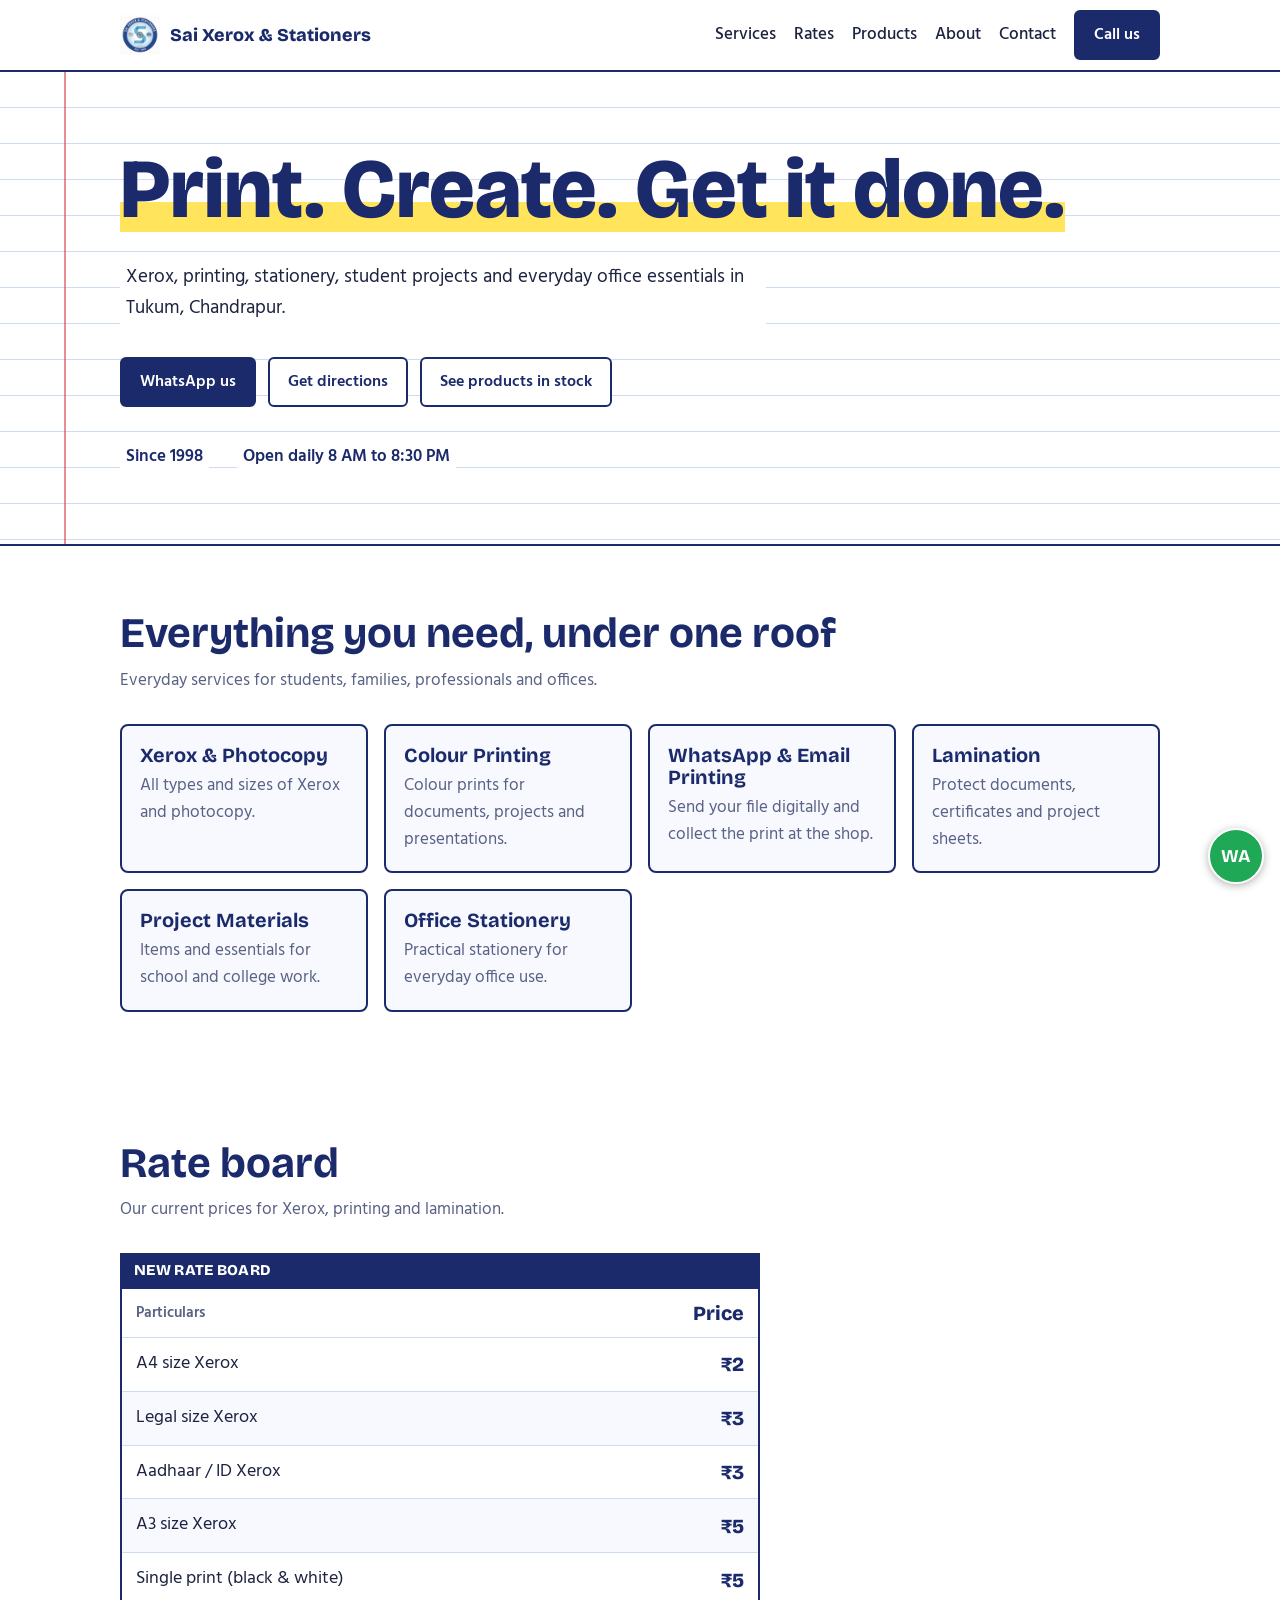
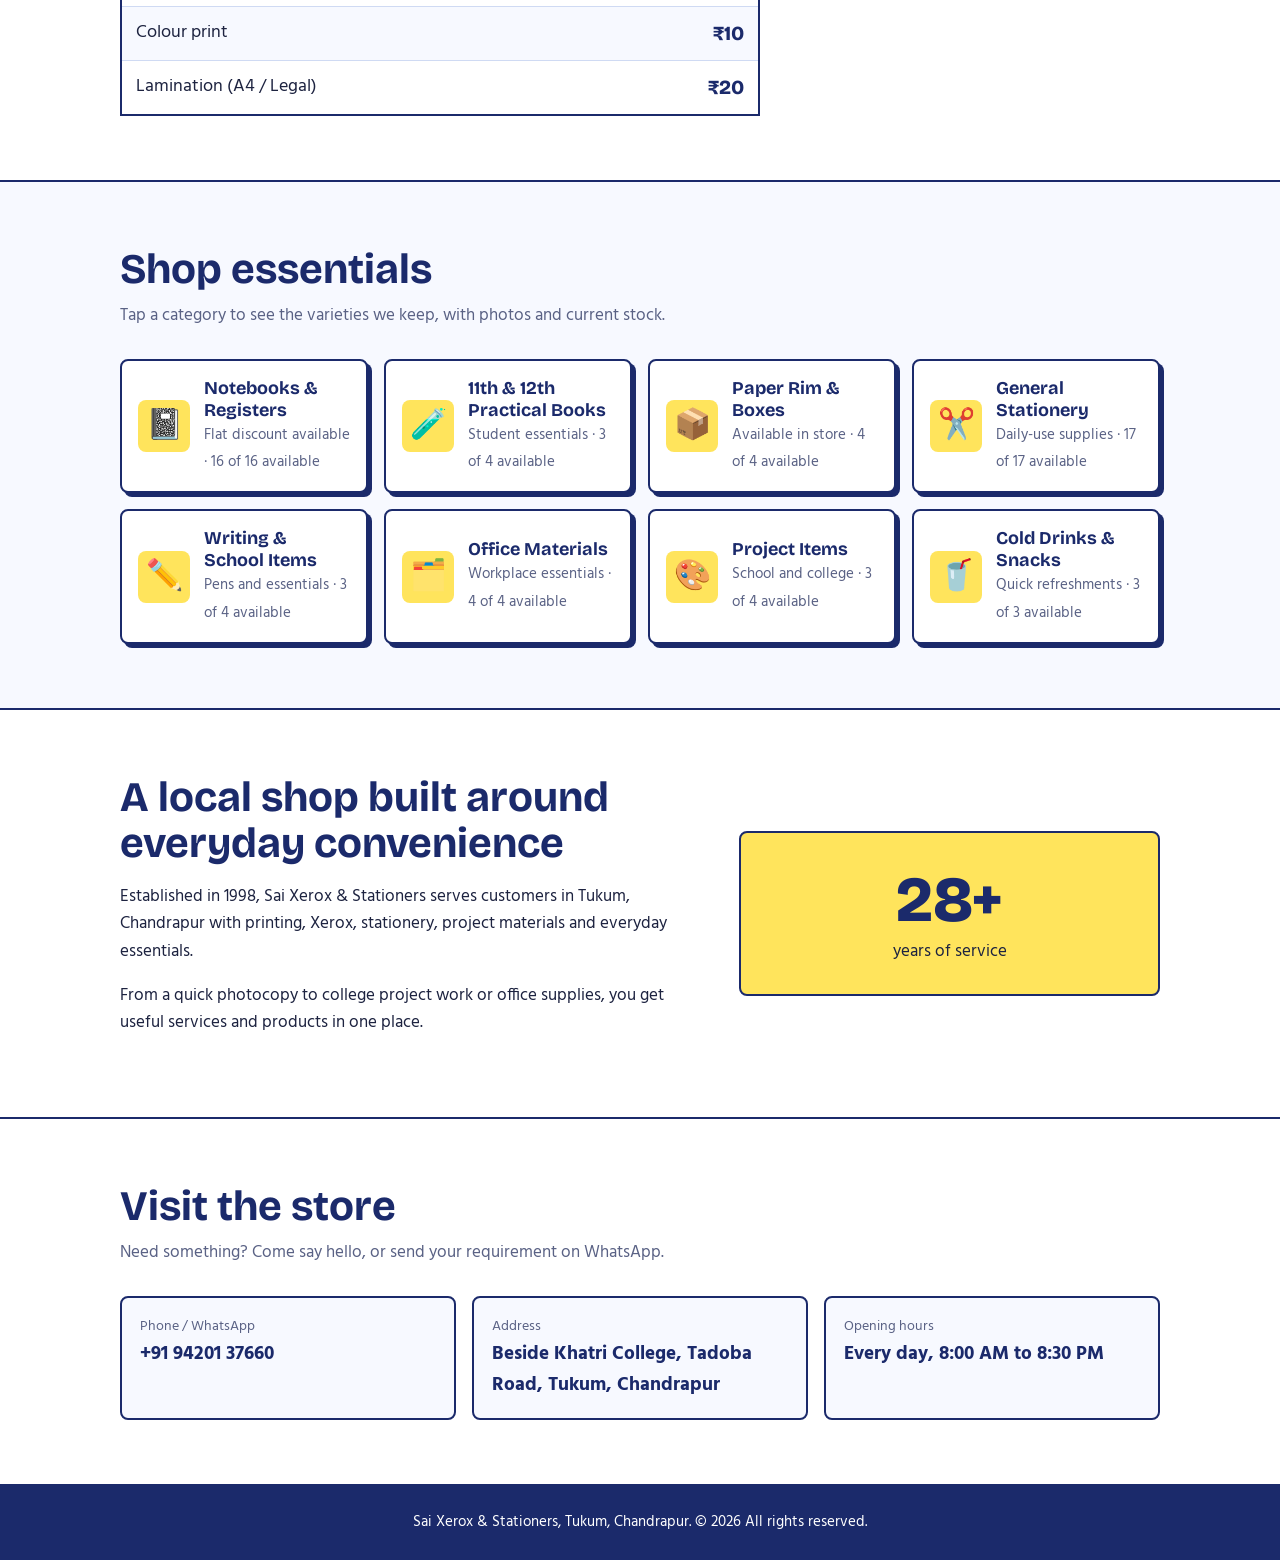
==== commit 13ea32c7: "Add files via upload" ====
--- a/index.html
+++ b/index.html
@@ -1,33 +1,355 @@
-<!doctype html><html lang="en"><head>
-<meta charset="utf-8"><meta name="viewport" content="width=device-width,initial-scale=1">
-<meta name="description" content="Sai Xerox & Stationers — Xerox, printing, stationery, projects and office supplies in Tukum, Chandrapur.">
-<title>Sai Xerox & Stationers | Tukum, Chandrapur</title><link rel="stylesheet" href="styles.css"></head>
+<!DOCTYPE html>
+<html lang="en">
+<head>
+<meta charset="utf-8">
+<meta name="viewport" content="width=device-width,initial-scale=1">
+<title>Sai Xerox & Stationers | Tukum, Chandrapur</title>
+<meta name="description" content="Sai Xerox & Stationers - Xerox, printing, stationery, projects and office supplies in Tukum, Chandrapur.">
+<link rel="preconnect" href="https://fonts.googleapis.com">
+<link rel="preconnect" href="https://fonts.gstatic.com" crossorigin>
+<link href="https://fonts.googleapis.com/css2?family=Bricolage+Grotesque:wght@600;800&family=Hind:wght@400;500;600&display=swap" rel="stylesheet">
+<style>
+:root{--ink:#1b2a6b;--paper:#f7f9ff;--rule:#cfdaf3;--hi:#ffe45c;--red:#d9414a;--green:#1d7a46;--amber:#a86200;--text:#1d2340;--muted:#5a6285;
+--head:'Bricolage Grotesque','Segoe UI',Arial,sans-serif;--body:'Hind','Segoe UI',Arial,sans-serif}
+*{box-sizing:border-box}html{scroll-behavior:smooth}
+body{margin:0;font:400 17px/1.6 var(--body);color:var(--text);background:#fff}
+h1,h2,h3{font-family:var(--head);color:var(--ink);line-height:1.1;margin:0}
+a{color:inherit}
+.wrap{max-width:1080px;margin:0 auto;padding:0 20px}
+:focus-visible{outline:3px solid var(--ink);outline-offset:2px}
+header{position:sticky;top:0;z-index:20;background:#fff;border-bottom:2px solid var(--ink)}
+.bar{display:flex;align-items:center;gap:16px;justify-content:space-between;padding:10px 20px;max-width:1080px;margin:0 auto}
+.brand{display:flex;align-items:center;gap:10px;text-decoration:none;font:800 18px var(--head);color:var(--ink)}
+.brand img{width:40px;height:40px;object-fit:contain}
+nav{display:flex;gap:18px;align-items:center;font-weight:500}
+nav a{text-decoration:none}nav a:hover{text-decoration:underline}
+.btn{display:inline-block;padding:10px 18px;border:2px solid var(--ink);border-radius:6px;font:600 16px var(--body);text-decoration:none;background:#fff;color:var(--ink);cursor:pointer}
+.btn.fill{background:var(--ink);color:#fff}.btn:hover{background:var(--hi);color:var(--ink)}
+.hero{background:repeating-linear-gradient(#fff 0 35px,var(--rule) 35px 36px);border-bottom:2px solid var(--ink);position:relative}
+.hero:before{content:"";position:absolute;left:clamp(14px,6vw,64px);top:0;bottom:0;width:2px;background:var(--red);opacity:.6}
+.hero .wrap{padding-top:72px;padding-bottom:72px}
+.hero h1{font-size:clamp(40px,8vw,84px);font-weight:800;max-width:11ch;background:linear-gradient(transparent 62%,var(--hi) 62% 92%,transparent 92%);display:inline}
+.hero p{max-width:34em;margin:24px 0;font-size:19px;background:#fff;display:inline-block;padding:2px 6px}
+.hero .cta{display:flex;gap:12px;flex-wrap:wrap;margin-top:8px}
+.facts{display:flex;gap:28px;flex-wrap:wrap;margin-top:34px;font-weight:600;color:var(--ink)}
+.facts span{background:#fff;padding:2px 6px}
+section{padding:64px 0}
+h2{font-size:clamp(28px,4.5vw,42px);margin-bottom:10px}
+.lead{color:var(--muted);margin:0 0 30px;max-width:40em}
+.grid{display:grid;grid-template-columns:repeat(auto-fill,minmax(230px,1fr));gap:16px}
+.svc{border:2px solid var(--ink);border-radius:8px;padding:18px;background:var(--paper)}
+.svc h3{font-size:20px;margin-bottom:6px}.svc p{margin:0;color:var(--muted)}
+.rates{width:100%;max-width:640px;border-collapse:collapse;border:2px solid var(--ink);background:#fff;font-size:18px}
+.rates caption{caption-side:top;text-align:left;font:800 15px var(--head);background:var(--ink);color:#fff;padding:8px 14px;letter-spacing:.02em}
+.rates th,.rates td{padding:12px 14px;border-bottom:1px solid var(--rule);text-align:left}
+.rates th{font-weight:600;color:var(--muted);font-size:15px}
+.rates td:last-child,.rates th:last-child{text-align:right;font:800 20px var(--head);color:var(--ink);white-space:nowrap}
+.rates tr:nth-child(even) td{background:var(--paper)}
+#products{background:var(--paper);border-top:2px solid var(--ink);border-bottom:2px solid var(--ink)}
+.cat{all:unset;box-sizing:border-box;cursor:pointer;display:flex;gap:14px;align-items:center;padding:16px;border:2px solid var(--ink);border-radius:8px;background:#fff;box-shadow:4px 4px 0 var(--ink);transition:transform .12s,box-shadow .12s}
+.cat:hover{transform:translate(-2px,-2px);box-shadow:6px 6px 0 var(--ink)}
+.cat:focus-visible{outline:3px solid var(--red);outline-offset:3px}
+.cat .ic{font-size:30px;width:52px;height:52px;display:grid;place-items:center;background:var(--hi);border-radius:8px;flex:none}
+.cat b{display:block;font:700 18px var(--head);color:var(--ink)}
+.cat small{color:var(--muted);font-size:15px}
+dialog{width:min(960px,94vw);max-height:90vh;border:2px solid var(--ink);border-radius:10px;padding:0;background:#fff;color:var(--text)}
+dialog::backdrop{background:rgba(20,26,60,.6)}
+.dh{position:sticky;top:0;display:flex;justify-content:space-between;align-items:center;gap:12px;padding:14px 20px;background:var(--hi);border-bottom:2px solid var(--ink)}
+.dh h3{font-size:24px}.dh button{font:600 16px var(--body);padding:6px 14px;border:2px solid var(--ink);background:#fff;border-radius:6px;cursor:pointer}
+.items{display:grid;grid-template-columns:repeat(auto-fill,minmax(200px,1fr));gap:16px;padding:20px}
+.item{border:2px solid var(--rule);border-radius:8px;overflow:hidden;display:flex;flex-direction:column;background:#fff}
+.grp{grid-column:1/-1;margin:8px 0 0;padding:6px 12px;font:800 18px var(--head);color:var(--ink);background:var(--hi);border-radius:6px}
+.grp:first-child{margin-top:0}
+.pic{aspect-ratio:4/3;background:var(--paper);display:grid;place-items:center;font-size:44px}
+.pic img{width:100%;height:100%;object-fit:cover;display:block}
+.info{padding:12px;display:flex;flex-direction:column;gap:6px;flex:1}
+.info b{font-family:var(--head);color:var(--ink);font-size:17px}.info span.d{color:var(--muted);font-size:15px}
+.st{display:inline-flex;align-items:center;gap:6px;font-weight:600;font-size:14px;padding:2px 10px;border-radius:99px;border:1.5px solid;align-self:flex-start}
+.st:before{content:"";width:9px;height:9px;border-radius:50%;background:currentColor}
+.st.in{color:var(--green)}.st.low{color:var(--amber)}.st.out{color:var(--red)}
+.ask{margin-top:auto;font-size:15px;font-weight:600;color:var(--ink)}
+.add{margin-top:auto;font:600 15px var(--body);padding:8px 10px;border:2px solid var(--ink);border-radius:6px;background:var(--ink);color:#fff;cursor:pointer}
+.add:hover{background:var(--hi);color:var(--ink)}
+.add:disabled{background:#e6e8f0;border-color:#c5c9d8;color:#7a8099;cursor:not-allowed}
+.add+.ask{margin-top:0}
+.pr{font:800 18px var(--head);color:var(--ink)}
+.dhb{display:flex;gap:8px;flex-wrap:wrap;justify-content:flex-end}
+[hidden]{display:none!important}
+.cartfab{position:fixed;left:16px;bottom:16px;z-index:30;padding:14px 20px;border:2px solid #fff;border-radius:99px;background:var(--ink);color:#fff;font:700 17px var(--head);cursor:pointer;box-shadow:0 2px 8px rgba(0,0,0,.3)}
+#dcart{width:min(560px,94vw)}
+.clist{padding:12px 20px}
+.crow{display:flex;justify-content:space-between;gap:12px;align-items:center;padding:10px 0;border-bottom:1px solid var(--rule)}
+.crow b{display:block;color:var(--ink)}.crow .d{color:var(--muted);font-size:15px}
+.qty{display:flex;align-items:center;gap:6px;flex:none}
+.qty button{font:600 16px var(--body);min-width:34px;height:34px;border:2px solid var(--ink);background:#fff;border-radius:6px;cursor:pointer;padding:0 8px}
+.qty span{min-width:22px;text-align:center;font-weight:600}
+.empty{color:var(--muted);margin:8px 0}
+.cform{padding:0 20px 20px;display:grid;gap:12px}
+.cform label{display:grid;gap:4px;font-weight:600;color:var(--ink)}
+.cform input,.cform textarea{font:400 16px var(--body);padding:10px;border:2px solid var(--ink);border-radius:6px;width:100%}
+.cform .hint{margin:0;color:var(--muted);font-size:15px}
+.cform .row{display:flex;gap:10px;flex-wrap:wrap}
+#ctotal{margin:0;font:800 20px var(--head);color:var(--ink)}
+.note{padding:0 20px 18px;color:var(--muted);font-size:15px;margin:0}
+.about{display:grid;gap:30px;grid-template-columns:1.4fr 1fr;align-items:center}
+.years{border:2px solid var(--ink);border-radius:8px;padding:28px;text-align:center;background:var(--hi)}
+.years b{display:block;font:800 64px var(--head);color:var(--ink)}
+.contact{display:grid;gap:16px;grid-template-columns:repeat(auto-fit,minmax(240px,1fr))}
+.contact a,.contact div{border:2px solid var(--ink);border-radius:8px;padding:18px;text-decoration:none;background:var(--paper)}
+.contact small{display:block;color:var(--muted)}.contact b{font-size:19px;color:var(--ink)}
+footer{background:var(--ink);color:#fff;padding:26px 0;text-align:center;font-size:15px}
+.wa{position:fixed;right:16px;bottom:16px;z-index:30;background:#1fa855;color:#fff;font:700 18px var(--head);width:56px;height:56px;border-radius:50%;display:grid;place-items:center;text-decoration:none;border:2px solid #fff;box-shadow:0 2px 8px rgba(0,0,0,.3)}
+@media(max-width:700px){nav a.hide{display:none}.about{grid-template-columns:1fr}.hero .wrap{padding-top:48px;padding-bottom:48px}.hero:before{left:10px}}
+@media(prefers-reduced-motion:reduce){*{transition:none!important;scroll-behavior:auto!important}}
+</style>
+</head>
 <body>
-<header><div class="wrap nav"><a class="brand" href="#home"><img src="logo.webp"><span><b>Sai Xerox & Stationers</b><small>EST. 1998 · Tukum, Chandrapur</small></span></a>
-<nav><a href="#services">Services</a><a href="#products">Products</a><a href="#about">About</a><a href="#contact">Contact</a></nav><a class="call" href="tel:+919420137660">Call us</a></div></header>
-<main>
-<section class="hero" id="home"><div class="wrap hero-grid"><div><p class="eyebrow">TRUSTED SINCE 1998</p><h1>Print. Create.<br><em>Get it done.</em></h1>
-<p class="lead">Your one-stop destination for Xerox, printing, stationery, student projects and everyday office essentials in Tukum, Chandrapur.</p>
-<div class="actions"><a class="btn gold" href="https://wa.me/919420137660?text=Hello%20Sai%20Xerox%20%26%20Stationers%2C%20I%20would%20like%20to%20enquire." target="_blank">WhatsApp us ↗</a><a class="btn outline" href="https://www.google.com/maps/search/?api=1&query=Sai%20Xerox%20and%20Stationers%2C%20beside%20Khatri%20College%2C%20Tadoba%20Road%2C%20Tukum%2C%20Chandrapur" target="_blank">Get directions</a></div>
-<div class="stats"><div><b>1998</b><small>Established</small></div><div><b>8 AM–8:30 PM</b><small>Open daily</small></div><div><b>All-in-one</b><small>Everyday essentials</small></div></div></div>
-<div class="visual"><div class="logo-card"><small>SAI · PRINT · PAPER · STATIONERY</small><img src="logo.webp"><small>CHANDRAPUR · EST. 1998</small></div><div class="open"><i></i><b>Open daily</b><span>8:00 AM — 8:30 PM</span></div></div></div></section>
-<div class="marquee">XEROX　•　COLOUR PRINT　•　STATIONERY　•　PROJECTS　•　LAMINATION　•　OFFICE SUPPLIES　•　WHATSAPP PRINTING</div>
-<section class="section" id="services"><div class="wrap"><div class="heading"><div><p class="kicker">OUR SERVICES</p><h2>Everything you need,<br><span>under one roof.</span></h2></div><p>Convenient everyday services for students, families, professionals and offices.</p></div>
-<div class="grid services">
-<article><small>01</small><strong>▣</strong><h3>Xerox & Photocopy</h3><p>All types and sizes of Xerox and photocopy services.</p></article>
-<article><small>02</small><strong>✦</strong><h3>Colour Printing</h3><p>Colour prints for documents, projects and presentations.</p></article>
-<article><small>03</small><strong>⌁</strong><h3>WhatsApp & Email Printing</h3><p>Send files digitally and get them printed at the shop.</p></article>
-<article><small>04</small><strong>◇</strong><h3>Lamination</h3><p>Protect documents, certificates and project sheets.</p></article>
-<article><small>05</small><strong>✎</strong><h3>Project Materials</h3><p>Project items and essentials for school and college work.</p></article>
-<article><small>06</small><strong>□</strong><h3>Office Stationery</h3><p>Practical stationery materials for everyday office use.</p></article>
+<header><div class="bar">
+<a class="brand" href="#home"><img src="logo.webp" alt="" onerror="this.style.display='none'">Sai Xerox & Stationers</a>
+<nav><a class="hide" href="#services">Services</a><a href="#rates">Rates</a><a href="#products">Products</a><a class="hide" href="#about">About</a><a class="hide" href="#contact">Contact</a><a class="btn fill" href="tel:+919420137660">Call us</a></nav>
+</div></header>
+
+<main id="home">
+<div class="hero"><div class="wrap">
+<h1>Print. Create. Get it done.</h1><br>
+<p>Xerox, printing, stationery, student projects and everyday office essentials in Tukum, Chandrapur.</p>
+<div class="cta">
+<a class="btn fill" href="https://wa.me/919420137660?text=Hello%20Sai%20Xerox%20%26%20Stationers%2C%20I%20would%20like%20to%20enquire.">WhatsApp us</a>
+<a class="btn" href="https://www.google.com/maps/search/?api=1&query=Sai%20Xerox%20and%20Stationers%2C%20beside%20Khatri%20College%2C%20Tadoba%20Road%2C%20Tukum%2C%20Chandrapur">Get directions</a>
+<a class="btn" href="#products">See products in stock</a>
+</div>
+<div class="facts"><span>Since 1998</span><span>Open daily 8 AM to 8:30 PM</span></div>
+</div></div>
+
+<section id="services"><div class="wrap">
+<h2>Everything you need, under one roof</h2>
+<p class="lead">Everyday services for students, families, professionals and offices.</p>
+<div class="grid">
+<div class="svc"><h3>Xerox & Photocopy</h3><p>All types and sizes of Xerox and photocopy.</p></div>
+<div class="svc"><h3>Colour Printing</h3><p>Colour prints for documents, projects and presentations.</p></div>
+<div class="svc"><h3>WhatsApp & Email Printing</h3><p>Send your file digitally and collect the print at the shop.</p></div>
+<div class="svc"><h3>Lamination</h3><p>Protect documents, certificates and project sheets.</p></div>
+<div class="svc"><h3>Project Materials</h3><p>Items and essentials for school and college work.</p></div>
+<div class="svc"><h3>Office Stationery</h3><p>Practical stationery for everyday office use.</p></div>
 </div></div></section>
-<section class="products" id="products"><div class="wrap"><div class="heading light"><div><p class="kicker">SHOP ESSENTIALS</p><h2>Stock up on the<br><span>everyday essentials.</span></h2></div><p>School, college, home and office supplies — conveniently available in store.</p></div>
-<div class="grid product-grid"><article><small>01</small><b>Notebooks & Registers</b><span>Flat discount available</span></article><article><small>02</small><b>11th & 12th Practical Books</b><span>Student essentials</span></article><article><small>03</small><b>Paper Rim & Boxes</b><span>Available in store</span></article><article><small>04</small><b>General Stationery</b><span>Daily-use supplies</span></article><article><small>05</small><b>Writing & School Items</b><span>Pens and essentials</span></article><article><small>06</small><b>Office Materials</b><span>Workplace essentials</span></article><article><small>07</small><b>Project Items</b><span>School & college</span></article><article><small>08</small><b>Cold Drinks & Snacks</b><span>Quick refreshments</span></article></div></div></section>
-<section class="about" id="about"><div class="wrap about-grid"><div><p class="kicker">THE SAI STORY</p><h2>A local shop built around<br><span>everyday convenience.</span></h2><p>Established in 1998, Sai Xerox & Stationers serves customers in Tukum, Chandrapur with printing, Xerox, stationery, project materials and everyday essentials.</p><p>From a quick photocopy to college project work or office supplies, we bring useful services and products together in one place.</p><div class="heritage"><b>26+</b><span>years of service<br>since 1998</span></div></div><div class="about-logo"><img src="logo.webp"><small>PRINT · PAPER · STATIONERY</small></div></div></section>
-<section class="contact" id="contact"><div class="wrap contact-grid"><div><p class="kicker">VISIT THE STORE</p><h2>Need something?<br><span>Come say hello.</span></h2><div class="details">
-<a href="tel:+919420137660"><small>PHONE / WHATSAPP</small><b>+91 94201 37660</b></a>
-<a href="https://www.google.com/maps/search/?api=1&query=Sai%20Xerox%20and%20Stationers%2C%20beside%20Khatri%20College%2C%20Tadoba%20Road%2C%20Tukum%2C%20Chandrapur" target="_blank"><small>ADDRESS</small><b>Beside Khatri College, Tadoba Road, Tukum, Chandrapur</b></a>
-<div><small>OPENING HOURS</small><b>Every day · 8:00 AM — 8:30 PM</b></div></div></div>
-<div class="contact-card"><small>QUICK ENQUIRY</small><h3>Send us your requirement.</h3><p>For printing or stationery enquiries, message us directly on WhatsApp.</p><a class="btn gold full" href="https://wa.me/919420137660?text=Hello%20Sai%20Xerox%20%26%20Stationers%2C%20I%20need%20help%20with%20printing%2Fstationery." target="_blank">Start WhatsApp chat ↗</a><a class="btn dark full" href="tel:+919420137660">Call the shop</a></div></div></section>
-</main><footer><div class="wrap foot"><div><b>Sai Xerox & Stationers</b><span>EST. 1998 · Tukum, Chandrapur</span></div><div><span>+91 94201 37660</span><span>8:00 AM — 8:30 PM</span></div></div><div class="wrap copy">© <span id="year"></span> Sai Xerox & Stationers. All rights reserved.</div></footer>
-<a class="wa" href="https://wa.me/919420137660" target="_blank">W</a><script src="script.js"></script></body></html>+
+<section id="rates"><div class="wrap">
+<h2>Rate board</h2>
+<p class="lead">Our current prices for Xerox, printing and lamination.</p>
+<table class="rates"><caption>NEW RATE BOARD</caption>
+<thead><tr><th scope="col">Particulars</th><th scope="col">Price</th></tr></thead>
+<tbody id="ratebody"></tbody></table>
+</div></section>
+
+<section id="products"><div class="wrap">
+<h2>Shop essentials</h2>
+<p class="lead">Tap a category to see the varieties we keep, with photos and current stock.</p>
+<div class="grid" id="cats"></div>
+</div></section>
+
+<section id="about"><div class="wrap about">
+<div><h2>A local shop built around everyday convenience</h2>
+<p>Established in 1998, Sai Xerox & Stationers serves customers in Tukum, Chandrapur with printing, Xerox, stationery, project materials and everyday essentials.</p>
+<p>From a quick photocopy to college project work or office supplies, you get useful services and products in one place.</p></div>
+<div class="years"><b id="yrs">28+</b>years of service</div>
+</div></section>
+
+<section id="contact" style="background:#fff;border-top:2px solid var(--ink)"><div class="wrap">
+<h2>Visit the store</h2>
+<p class="lead">Need something? Come say hello, or send your requirement on WhatsApp.</p>
+<div class="contact">
+<a href="tel:+919420137660"><small>Phone / WhatsApp</small><b>+91 94201 37660</b></a>
+<a href="https://www.google.com/maps/search/?api=1&query=Sai%20Xerox%20and%20Stationers%2C%20beside%20Khatri%20College%2C%20Tadoba%20Road%2C%20Tukum%2C%20Chandrapur"><small>Address</small><b>Beside Khatri College, Tadoba Road, Tukum, Chandrapur</b></a>
+<div><small>Opening hours</small><b>Every day, 8:00 AM to 8:30 PM</b></div>
+</div></div></section>
+</main>
+
+<footer>Sai Xerox & Stationers, Tukum, Chandrapur. &copy; <span id="yr"></span> All rights reserved.</footer>
+<a class="wa" href="https://wa.me/919420137660" aria-label="Chat on WhatsApp">WA</a>
+
+<dialog id="dlg" aria-labelledby="dt">
+<div class="dh"><h3 id="dt"></h3><div class="dhb"><button type="button" class="cartTop" hidden></button><button type="button" id="close">Close</button></div></div>
+<div class="items" id="items"></div>
+<p class="note">Stock is updated by the shop and can change during the day. Message us on WhatsApp to confirm before you visit.</p>
+</dialog>
+
+<dialog id="dcart" aria-labelledby="ct">
+<div class="dh"><h3 id="ct">Your order</h3><button type="button" id="cclose">Close</button></div>
+<div class="clist" id="clist"></div>
+<div class="cform">
+<p id="ctotal"></p>
+<label>Your name<input id="cname" autocomplete="name"></label>
+<label>Note (optional)<textarea id="cnote" rows="2" placeholder="Brand, colour, size or anything else"></textarea></label>
+<div class="row"><button type="button" class="btn fill" id="csend">Send order on WhatsApp</button><button type="button" class="btn" id="cclear">Clear order</button></div>
+<p class="hint">Your order opens in WhatsApp with the item list filled in. The shop will reply to confirm availability, price and how to pay.</p>
+</div>
+</dialog>
+<button type="button" class="cartfab" id="cartfab" hidden></button>
+
+<script>
+/* ============ EDIT YOUR PRODUCTS HERE ============
+   g (group heading, optional): put it on the first item of a group, e.g. price range
+   u (use, optional): where the item is used
+   p (price in rupees, optional): add p:20 to show a price and an order total
+   b (brands, optional): brands you stock - delete any you do not keep
+   s (stock): "in" = In stock, "low" = Few left, "out" = Out of stock
+   i (image): photo path like "images/notebook-single.jpg". Leave "" to show an icon instead.
+   d (note): short detail, optional. */
+var CATS=[
+{n:"Notebooks & Registers",e:"📓",note:"Flat discount available",items:[
+ {g:"Budget range: ₹10 to ₹40",n:"Pocket & memo notepads",d:"50-100 pages, A6 / A7",u:"Quick notes, lists, rough work",s:"in",i:""},
+ {n:"Thin school notebooks",d:"76-96 pages, small / king size",u:"Single line, 4 line, 2 line, square ruled homework",s:"in",i:""},
+ {n:"Graph books & maths pads",d:"28-32 pages, 1 mm / 2 mm grid",u:"School geometry and graph work",s:"in",i:""},
+ {n:"Basic drawing books",d:"32-36 pages, craft paper",u:"Colouring and drawing",s:"in",i:""},
+ {n:"Voucher books",d:"50 sets, carbon / duplicate",u:"Rent receipts, petty cash, debit slips",s:"in",i:""},
+ {g:"Mid range: ₹45 to ₹120",n:"A4 & king size long books",d:"140-172 pages, softbound",u:"High school and college lecture notes",s:"in",i:""},
+ {n:"Lab practical / project books",d:"74-140 pages, one-side ruled / interleaf",u:"Physics, chemistry, biology records",s:"in",i:""},
+ {n:"Spiral & wiro bound notebooks",d:"160-200 pages, A4 / B5",u:"Coaching classes, college rough work",s:"in",i:""},
+ {n:"Artist sketchbooks",d:"36-50 pages, A4 / wiro, 120-140 GSM",u:"Pencil sketching, poster colour",s:"in",i:""},
+ {n:"Duplicate / triplicate bill books",d:"100 sets, size 0 to 2",u:"Cash memos, challans, GST invoices",s:"in",i:""},
+ {n:"Single / 2-quire ruled registers",d:"144-192 pages, hardbound",u:"Bookkeeping, coaching attendance",s:"in",i:""},
+ {g:"Premium and heavy-duty: ₹130 to ₹350+",n:"Multi-subject spiral notebooks",d:"300-400 pages, index tabs, A4",u:"Full-semester college work, exam prep",s:"in",i:""},
+ {n:"Jumbo hardbound registers",d:"4-quire to 8-quire, 288-576 pages",u:"Office records, legal entries, stock ledgers",s:"in",i:""},
+ {n:"Attendance & despatch logs",d:"Full index, F/C hard cover",u:"Staff sign-in/out, inward-outward mail",s:"in",i:""},
+ {n:"Mixed-media & watercolour pads",d:"200-300 GSM, A3 / A4",u:"Art, architecture drafting, design work",s:"in",i:""},
+ {n:"Faux-leather diaries / planners",d:"192-300 pages, ribbon marker, elastic band",u:"Executive notes, gifts, journaling",s:"in",i:""}]},
+{n:"11th & 12th Practical Books",e:"🧪",note:"Student essentials",items:[
+ {n:"Physics practical book",d:"Class 11 and 12",s:"in",i:""},
+ {n:"Chemistry practical book",d:"Class 11 and 12",s:"in",i:""},
+ {n:"Biology practical book",d:"Class 11 and 12",s:"low",i:""},
+ {n:"Graph and drawing sheets",d:"Pack of sheets",s:"out",i:""}]},
+{n:"Paper Rim & Boxes",e:"📦",note:"Available in store",items:[
+ {n:"A4 paper rim",d:"500 sheets",s:"in",i:""},
+ {n:"A3 paper rim",d:"500 sheets",s:"low",i:""},
+ {n:"Legal size paper rim",d:"500 sheets",s:"in",i:""},
+ {n:"A4 paper box",d:"Box of 5 rims",s:"in",i:""}]},
+{n:"General Stationery",e:"✂️",note:"Daily-use supplies",items:[
+ {g:"Everyday essentials: ₹3 to ₹25",n:"Basic writing",d:"Ball pens, HB / 2B pencils, sharpeners, dust-free erasers",b:"Reynolds 045, Cello Gripper / Butterflow, Nataraj, Apsara",s:"in",i:""},
+ {n:"Adhesives & tapes",d:"Glue sticks (8g-15g), liquid gum bottles, clear cello tape (0.5 and 1 inch)",b:"Fevistick, Fevicol MR, Wonder 555",s:"in",i:""},
+ {n:"Desk fasteners",d:"Paper clips, binder clips (15mm / 19mm), push pins, brass paper pins, staples No. 10",b:"Kangaro, Omega",s:"in",i:""},
+ {n:"Basic geometry",d:"15 cm clear scales, protractors, set-squares",b:"Camlin, Doms",s:"in",i:""},
+ {n:"Paper accessories",d:"Sticky notes (flag strips / 2x3 inch pads), brown paper roll covers, ID tag lanyards",b:"Oddy, 3M Post-it",s:"in",i:""},
+ {g:"Academic and office utility: ₹30 to ₹120",n:"Gel, roller & marking pens",d:"Gel pens, rollerball pens, highlighters (packs of 4-5), whiteboard markers, permanent CD markers",b:"Pentel EnerGel, Pilot V5 / V7, Uni-ball Eye, Faber-Castell, Luxor",s:"in",i:""},
+ {n:"Clutch pencils & correction",d:"Clutch pencils (0.5 / 0.7 mm) with leads, correction tape pens, liquid whitener with diluent",b:"Camlin, Pentel, Kores",s:"in",i:""},
+ {n:"Filing & organisation",d:"L-folders, button folders, cobra spring files, 2-ring binder files, report display covers",b:"Solo, Worldone",s:"in",i:""},
+ {n:"Scissors & cutters",d:"Craft scissors (6-7 inch), snap-off paper cutter knives",b:"Kangaro, Munix",s:"in",i:""},
+ {n:"Desk tools",d:"Pocket staplers (No. 10), staple pin removers, small tape dispensers",b:"Kangaro No. 10, Oddy",s:"in",i:""},
+ {n:"Student maths tools",d:"30 cm steel / acrylic rulers, school geometry compass boxes",b:"Camlin Kokuyo, Classmate",s:"in",i:""},
+ {n:"Basic art supplies",d:"12 / 24 shade oil pastels, wax crayons, plastic crayons, poster colour sets (6 shades)",b:"Camel, Doms, Faber-Castell",s:"in",i:""},
+ {g:"Professional and premium: ₹130 to ₹450+",n:"Heavy-duty desk hardware",d:"Heavy-duty staplers (24/6), 2-hole heavy punch machines, large weighted tape dispensers",b:"Kangaro FL-12, DP-52, DP-600",s:"in",i:""},
+ {n:"Calculators & drafting",d:"8 to 12 digit desk calculators, scientific calculators (100MS / 991MS / 991CW), mini-drafters, roller scales",b:"Casio, Citizen, Omega",s:"in",i:""},
+ {n:"Specialty art media",d:"Brush pens (12-24 shades), acrylic tube sets, fine-liner sets (0.05 to 0.8 mm), canvas boards",b:"Camlin, Sakura Pigma Micron, Brustro",s:"in",i:""},
+ {n:"Presentation & display",d:"Magnetic whiteboards (1.5x2 ft / 2x3 ft), expanding file briefcases (12-24 pockets), clipboard portfolios",b:"Solo, Alkosign",s:"in",i:""},
+ {n:"Executive gift pens",d:"Matte metal rollerball and ballpoint pens in presentation cases",b:"Parker Vector / Jotter, Pierre Cardin",s:"in",i:""}]},
+{n:"Writing & School Items",e:"✏️",note:"Pens and essentials",items:[
+ {n:"Ball pens",d:"Blue, black, red",s:"in",i:""},
+ {n:"Pencils and erasers",d:"",s:"in",i:""},
+ {n:"Geometry box",d:"",s:"low",i:""},
+ {n:"Highlighters and markers",d:"",s:"out",i:""}]},
+{n:"Office Materials",e:"🗂️",note:"Workplace essentials",items:[
+ {n:"Envelopes",d:"Various sizes",s:"in",i:""},
+ {n:"Clip boards and clips",d:"",s:"in",i:""},
+ {n:"Stamp pads and ink",d:"",s:"low",i:""},
+ {n:"Carbon and plain files",d:"",s:"in",i:""}]},
+{n:"Project Items",e:"🎨",note:"School and college",items:[
+ {n:"Chart paper",d:"Assorted colours",s:"in",i:""},
+ {n:"Project files",d:"",s:"in",i:""},
+ {n:"Colours and brushes",d:"",s:"low",i:""},
+ {n:"Thermocol and craft items",d:"",s:"out",i:""}]},
+{n:"Cold Drinks & Snacks",e:"🥤",note:"Quick refreshments",items:[
+ {n:"Cold drinks",d:"",s:"in",i:""},
+ {n:"Biscuits and snacks",d:"",s:"in",i:""},
+ {n:"Water bottles",d:"",s:"low",i:""}]}
+];
+/* ============ END OF PRODUCT LIST ============ */
+
+/* ============ EDIT YOUR RATES HERE ============ */
+var RATES=[
+ ["A4 size Xerox",2],
+ ["Legal size Xerox",3],
+ ["Aadhaar / ID Xerox",3],
+ ["A3 size Xerox",5],
+ ["Single print (black & white)",5],
+ ["Colour print",10],
+ ["Lamination (A4 / Legal)",20]
+];
+document.getElementById("ratebody").innerHTML=RATES.map(function(r){return "<tr><td>"+r[0]+"</td><td>&#8377;"+r[1]+"</td></tr>"}).join("");
+/* ============ END OF RATES ============ */
+
+var LABEL={in:"In stock",low:"Few left",out:"Out of stock"};
+var cats=document.getElementById("cats"),dlg=document.getElementById("dlg");
+function esc(t){return String(t).replace(/[&<>"]/g,function(c){return{"&":"&amp;","<":"&lt;",">":"&gt;",'"':"&quot;"}[c]})}
+CATS.forEach(function(c,idx){
+ var b=document.createElement("button");b.type="button";b.className="cat";
+ var inStock=c.items.filter(function(x){return x.s!=="out"}).length;
+ b.innerHTML='<span class="ic" aria-hidden="true">'+c.e+'</span><span><b>'+esc(c.n)+'</b><small>'+esc(c.note||"")+' &middot; '+inStock+' of '+c.items.length+' available</small></span>';
+ b.onclick=function(){openCat(idx)};cats.appendChild(b);
+});
+function openCat(i){
+ var c=CATS[i];document.getElementById("dt").textContent=c.n;
+ document.getElementById("items").innerHTML=c.items.map(function(x,j){
+  var key=i+"-"+j;
+  var buy=x.s==="out"?'<button type="button" class="add" disabled>Out of stock</button>':'<button type="button" class="add" data-k="'+key+'">'+(CART[key]?"Add more ("+CART[key]+")":"Add to order")+'</button>';
+  var pic=x.i?'<img src="'+esc(x.i)+'" alt="'+esc(x.n)+'" loading="lazy" onerror="this.parentNode.textContent=\''+c.e+'\'">':c.e;
+  var msg=encodeURIComponent("Hello Sai Xerox & Stationers, is "+x.n+" available?");
+  return (x.g?'<h4 class="grp">'+esc(x.g)+'</h4>':'')+'<div class="item"><div class="pic">'+pic+'</div><div class="info"><b>'+esc(x.n)+'</b>'+(x.d?'<span class="d">'+esc(x.d)+'</span>':'')+(x.u?'<span class="d">'+esc(x.u)+'</span>':'')+(x.b?'<span class="d">Brands: '+esc(x.b)+'</span>':'')+
+  '<span class="st '+x.s+'">'+LABEL[x.s]+'</span>'+(x.p?'<span class="pr">&#8377;'+x.p+'</span>':'')+buy+'<a class="ask" href="https://wa.me/919420137660?text='+msg+'">Ask on WhatsApp</a></div></div>';
+ }).join("");
+ dlg.showModal();dlg.scrollTop=0;
+}
+document.getElementById("close").onclick=function(){dlg.close()};
+dlg.addEventListener("click",function(e){if(e.target===dlg)dlg.close()});
+/* ---- ORDER CART ---- */
+var CART={};try{CART=JSON.parse(localStorage.getItem("saiCart")||"{}")||{}}catch(e){CART={}}
+var dcart=document.getElementById("dcart"),fab=document.getElementById("cartfab");
+function ref(k){var p=k.split("-"),c=CATS[p[0]];return(c&&c.items[p[1]])?{c:c,x:c.items[p[1]]}:null}
+function liveKeys(){return Object.keys(CART).filter(function(k){return ref(k)&&CART[k]>0})}
+function refresh(){
+ var n=0;liveKeys().forEach(function(k){n+=CART[k]});
+ var t="Your order ("+n+")";
+ fab.hidden=!n;fab.textContent=t;
+ document.querySelectorAll(".cartTop").forEach(function(b){b.hidden=!n;b.textContent=t});
+ if(dcart.open)renderCart();
+}
+function saveCart(){try{localStorage.setItem("saiCart",JSON.stringify(CART))}catch(e){}refresh()}
+function renderCart(){
+ var keys=liveKeys(),tot=0,allP=true,list=document.getElementById("clist");
+ if(!keys.length){list.innerHTML='<p class="empty">Your order is empty. Open a product section and tap Add to order.</p>'}
+ else list.innerHTML=keys.map(function(k){var o=ref(k),q=CART[k];if(o.x.p){tot+=o.x.p*q}else{allP=false}
+  return '<div class="crow"><div><b>'+esc(o.x.n)+'</b><span class="d">'+esc(o.c.n)+(o.x.p?' &middot; &#8377;'+o.x.p+' each':'')+'</span></div><div class="qty"><button type="button" data-a="dec" data-k="'+k+'" aria-label="Fewer">-</button><span>'+q+'</span><button type="button" data-a="inc" data-k="'+k+'" aria-label="More">+</button><button type="button" data-a="rm" data-k="'+k+'">Remove</button></div></div>'}).join("");
+ document.getElementById("ctotal").textContent=!keys.length?"":(allP?"Total: \u20B9"+tot:"Price will be confirmed by the shop.");
+ document.getElementById("csend").disabled=!keys.length;
+}
+function openCart(){renderCart();dcart.showModal()}
+fab.onclick=openCart;
+document.querySelectorAll(".cartTop").forEach(function(b){b.onclick=openCart});
+document.getElementById("cclose").onclick=function(){dcart.close()};
+dcart.addEventListener("click",function(e){
+ if(e.target===dcart){dcart.close();return}
+ var b=e.target.closest("button[data-a]");if(!b)return;
+ var k=b.dataset.k,a=b.dataset.a;
+ if(a==="inc")CART[k]=(CART[k]||0)+1;
+ if(a==="dec")CART[k]=Math.max(0,(CART[k]||0)-1);
+ if(a==="rm"||!CART[k])delete CART[k];
+ saveCart();
+});
+document.getElementById("items").addEventListener("click",function(e){
+ var b=e.target.closest(".add");if(!b||b.disabled)return;
+ var k=b.dataset.k;CART[k]=(CART[k]||0)+1;saveCart();b.textContent="Added ("+CART[k]+")";
+});
+document.getElementById("cclear").onclick=function(){CART={};saveCart()};
+document.getElementById("csend").onclick=function(){
+ var keys=liveKeys();if(!keys.length)return;
+ var lines=keys.map(function(k,n){var o=ref(k);return (n+1)+". "+o.x.n+" ("+o.c.n+") x "+CART[k]});
+ var nm=document.getElementById("cname").value.trim(),nt=document.getElementById("cnote").value.trim();
+ var msg="Hello Sai Xerox & Stationers, I would like to order:\n"+lines.join("\n")+(nm?"\nName: "+nm:"")+(nt?"\nNote: "+nt:"")+"\nPlease confirm availability and price.";
+ window.open("https://wa.me/919420137660?text="+encodeURIComponent(msg),"_blank");
+};
+refresh();
+
+var y=new Date().getFullYear();
+document.getElementById("yr").textContent=y;
+document.getElementById("yrs").textContent=(y-1998)+"+";
+</script>
+</body>
+</html>
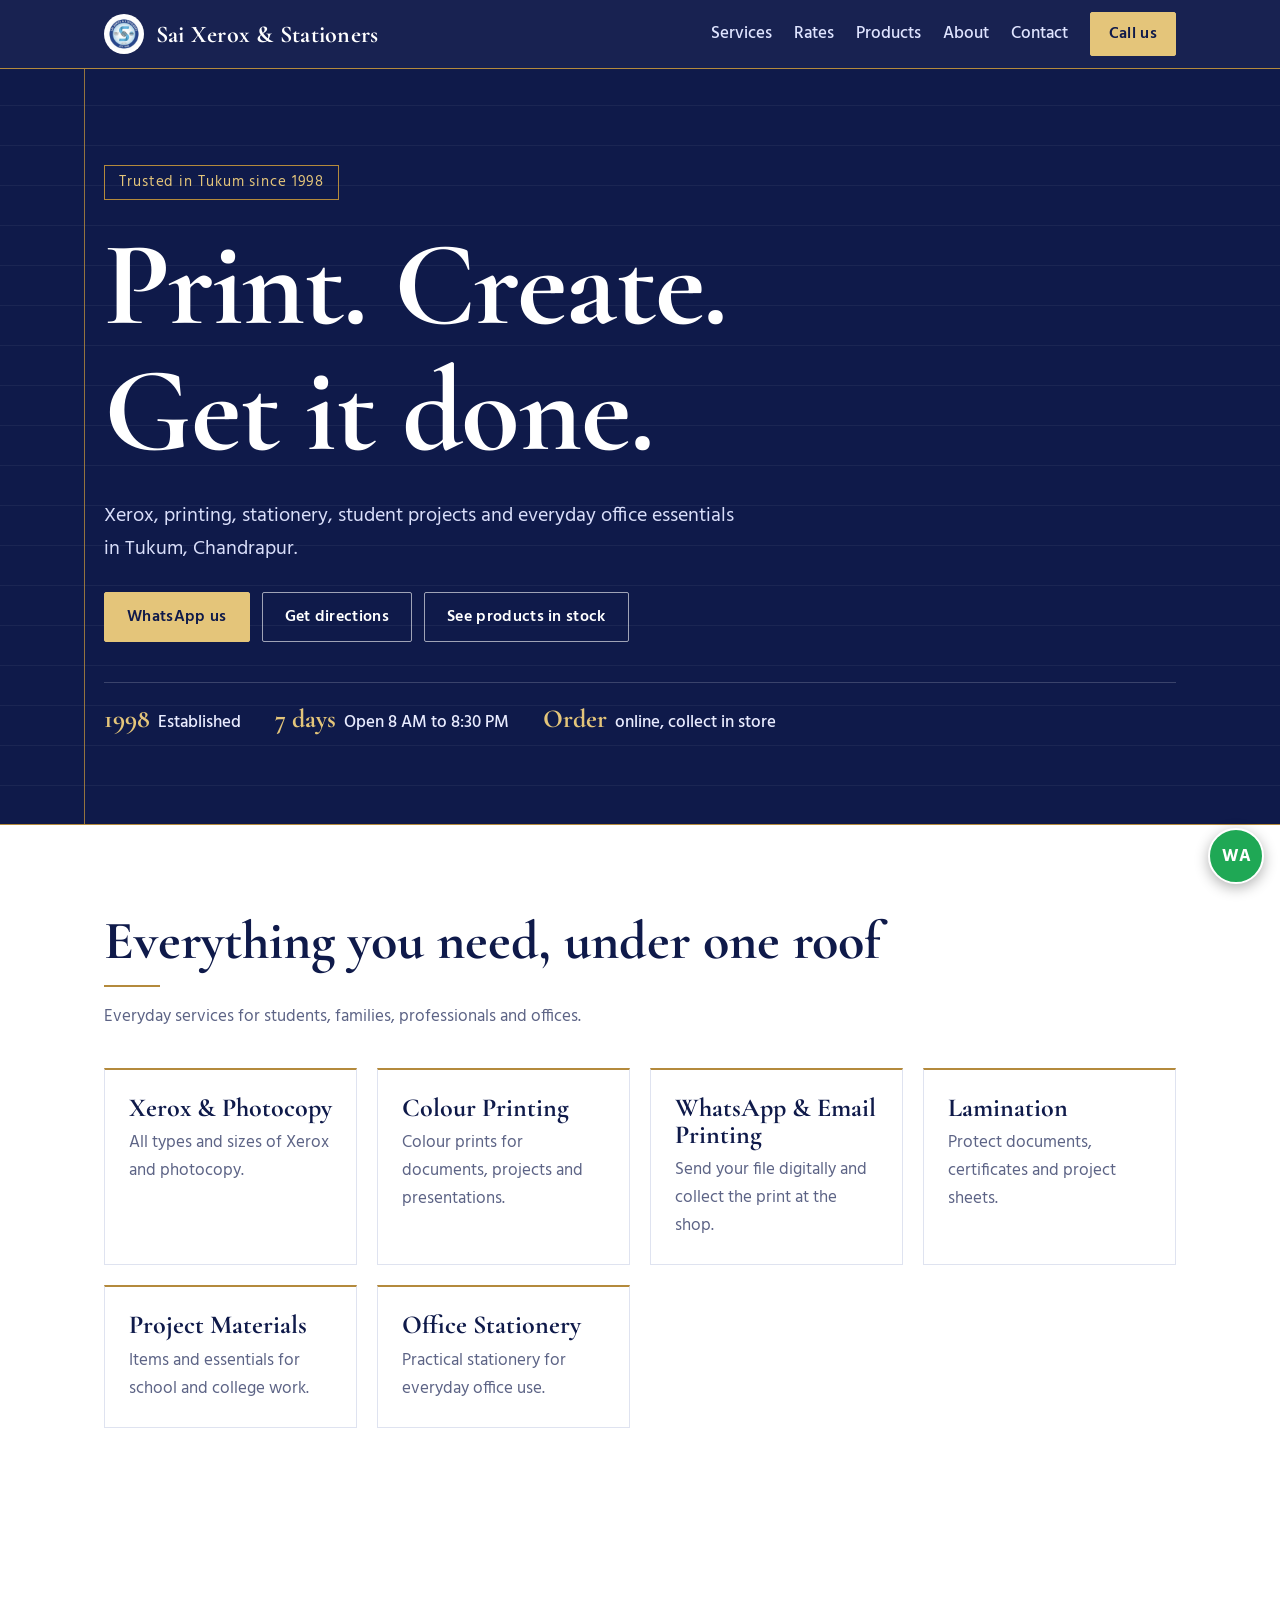
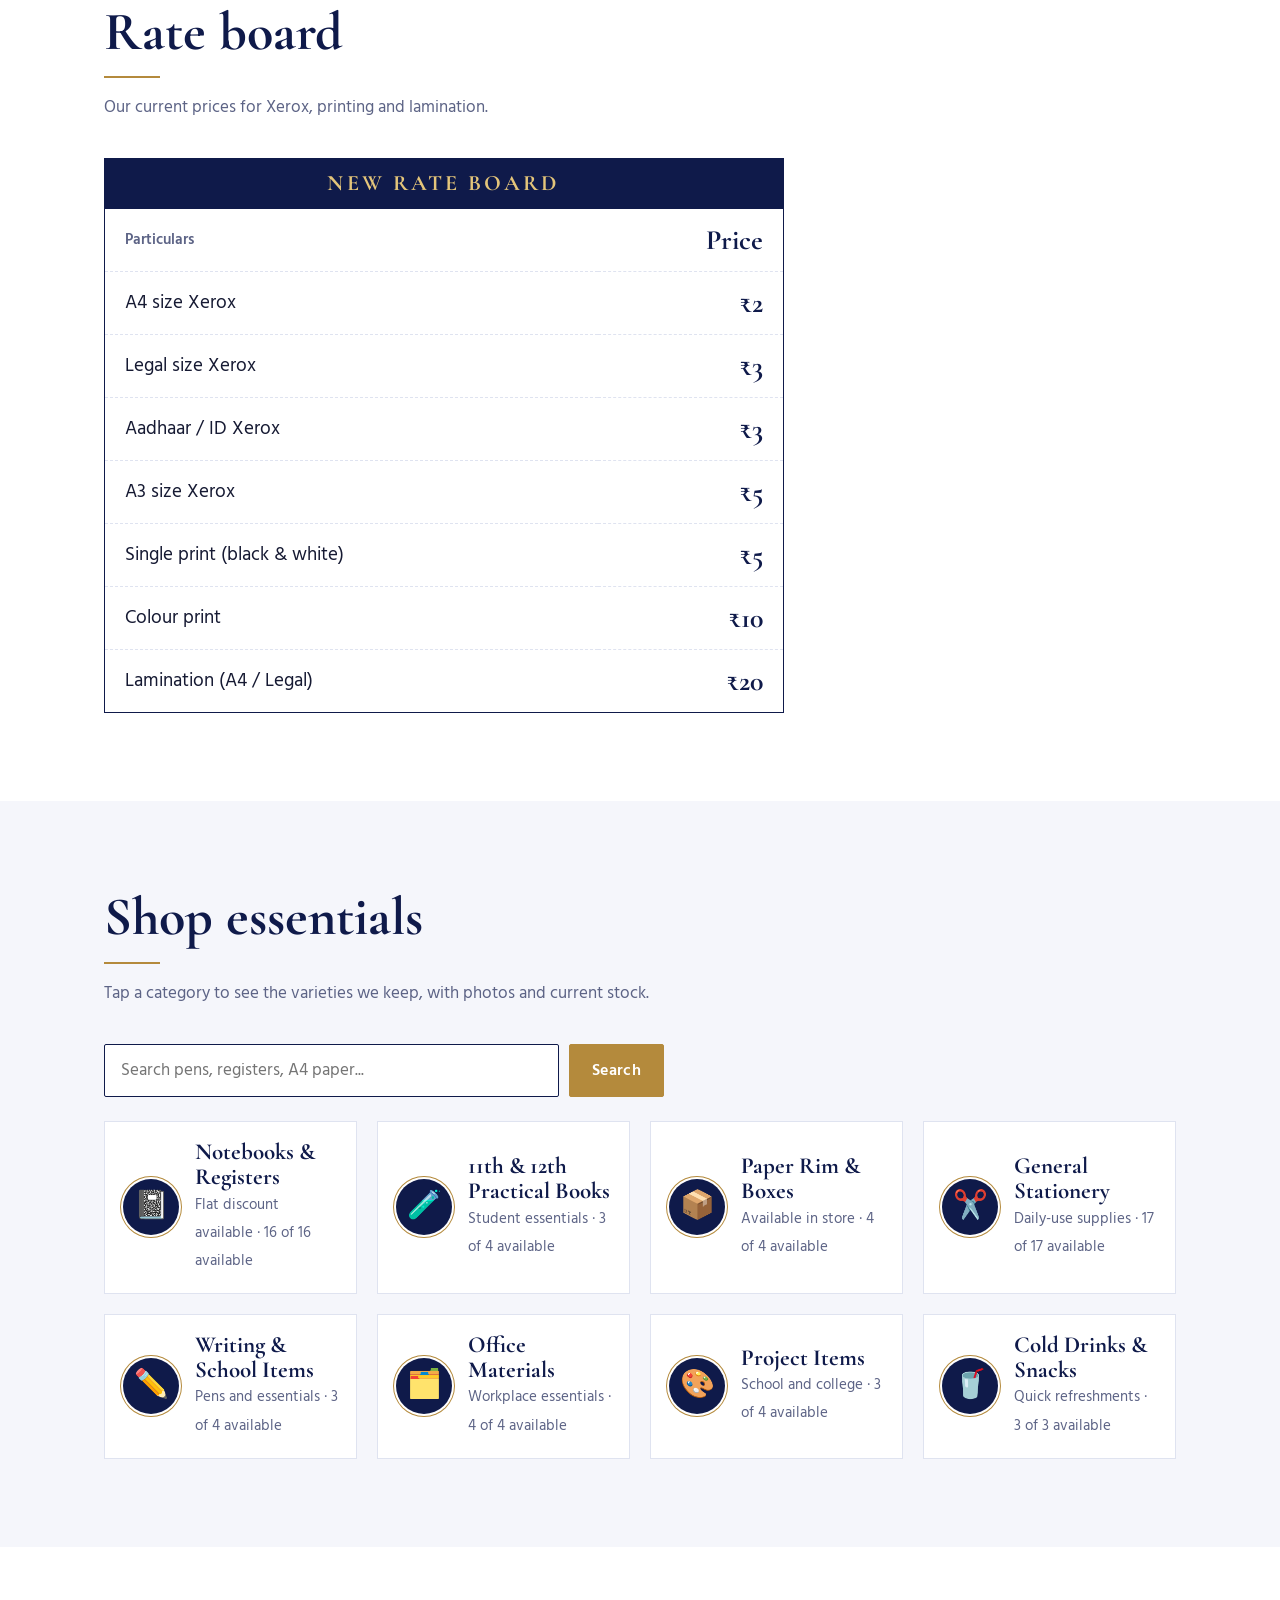
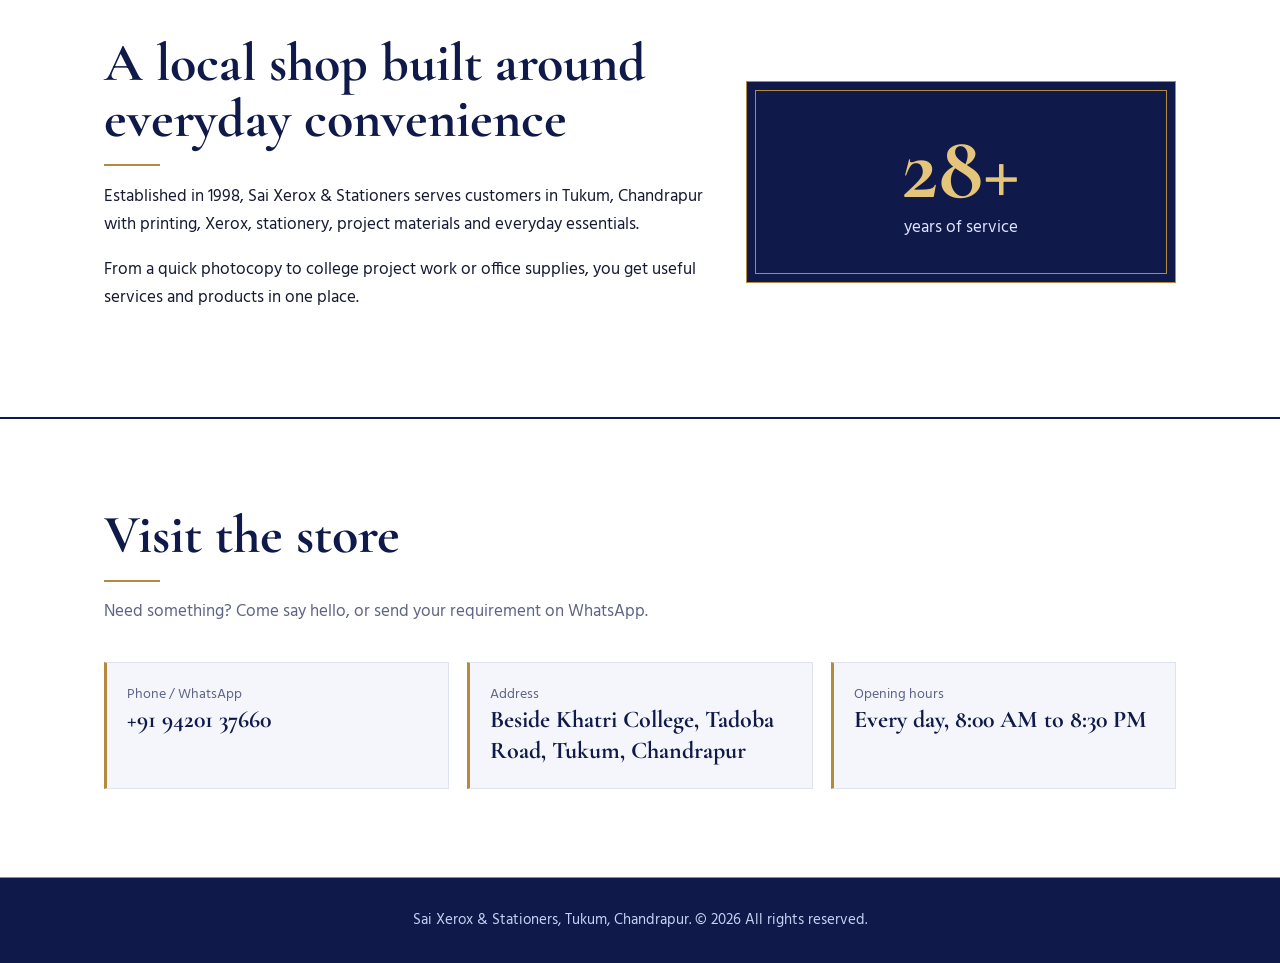
==== commit c668a122: "Add files via upload" ====
--- a/index.html
+++ b/index.html
@@ -7,99 +7,110 @@
 <meta name="description" content="Sai Xerox & Stationers - Xerox, printing, stationery, projects and office supplies in Tukum, Chandrapur.">
 <link rel="preconnect" href="https://fonts.googleapis.com">
 <link rel="preconnect" href="https://fonts.gstatic.com" crossorigin>
-<link href="https://fonts.googleapis.com/css2?family=Bricolage+Grotesque:wght@600;800&family=Hind:wght@400;500;600&display=swap" rel="stylesheet">
+<link href="https://fonts.googleapis.com/css2?family=Cormorant+Garamond:wght@600;700&family=Hind:wght@400;500;600&display=swap" rel="stylesheet">
 <style>
-:root{--ink:#1b2a6b;--paper:#f7f9ff;--rule:#cfdaf3;--hi:#ffe45c;--red:#d9414a;--green:#1d7a46;--amber:#a86200;--text:#1d2340;--muted:#5a6285;
---head:'Bricolage Grotesque','Segoe UI',Arial,sans-serif;--body:'Hind','Segoe UI',Arial,sans-serif}
+:root{--ink:#0f1a4a;--ink2:#1b2a6b;--paper:#f5f6fb;--rule:#dfe3f0;--foil:#b48a3c;--foil2:#e4c57a;--red:#c4363f;--green:#1d7a46;--amber:#a86200;--text:#161a33;--muted:#5d6486;
+--head:'Cormorant Garamond',Georgia,'Times New Roman',serif;--body:'Hind','Segoe UI',Arial,sans-serif}
 *{box-sizing:border-box}html{scroll-behavior:smooth}
-body{margin:0;font:400 17px/1.6 var(--body);color:var(--text);background:#fff}
-h1,h2,h3{font-family:var(--head);color:var(--ink);line-height:1.1;margin:0}
-a{color:inherit}
-.wrap{max-width:1080px;margin:0 auto;padding:0 20px}
-:focus-visible{outline:3px solid var(--ink);outline-offset:2px}
-header{position:sticky;top:0;z-index:20;background:#fff;border-bottom:2px solid var(--ink)}
-.bar{display:flex;align-items:center;gap:16px;justify-content:space-between;padding:10px 20px;max-width:1080px;margin:0 auto}
-.brand{display:flex;align-items:center;gap:10px;text-decoration:none;font:800 18px var(--head);color:var(--ink)}
-.brand img{width:40px;height:40px;object-fit:contain}
-nav{display:flex;gap:18px;align-items:center;font-weight:500}
-nav a{text-decoration:none}nav a:hover{text-decoration:underline}
-.btn{display:inline-block;padding:10px 18px;border:2px solid var(--ink);border-radius:6px;font:600 16px var(--body);text-decoration:none;background:#fff;color:var(--ink);cursor:pointer}
-.btn.fill{background:var(--ink);color:#fff}.btn:hover{background:var(--hi);color:var(--ink)}
-.hero{background:repeating-linear-gradient(#fff 0 35px,var(--rule) 35px 36px);border-bottom:2px solid var(--ink);position:relative}
-.hero:before{content:"";position:absolute;left:clamp(14px,6vw,64px);top:0;bottom:0;width:2px;background:var(--red);opacity:.6}
-.hero .wrap{padding-top:72px;padding-bottom:72px}
-.hero h1{font-size:clamp(40px,8vw,84px);font-weight:800;max-width:11ch;background:linear-gradient(transparent 62%,var(--hi) 62% 92%,transparent 92%);display:inline}
-.hero p{max-width:34em;margin:24px 0;font-size:19px;background:#fff;display:inline-block;padding:2px 6px}
-.hero .cta{display:flex;gap:12px;flex-wrap:wrap;margin-top:8px}
-.facts{display:flex;gap:28px;flex-wrap:wrap;margin-top:34px;font-weight:600;color:var(--ink)}
-.facts span{background:#fff;padding:2px 6px}
-section{padding:64px 0}
-h2{font-size:clamp(28px,4.5vw,42px);margin-bottom:10px}
-.lead{color:var(--muted);margin:0 0 30px;max-width:40em}
-.grid{display:grid;grid-template-columns:repeat(auto-fill,minmax(230px,1fr));gap:16px}
-.svc{border:2px solid var(--ink);border-radius:8px;padding:18px;background:var(--paper)}
-.svc h3{font-size:20px;margin-bottom:6px}.svc p{margin:0;color:var(--muted)}
-.rates{width:100%;max-width:640px;border-collapse:collapse;border:2px solid var(--ink);background:#fff;font-size:18px}
-.rates caption{caption-side:top;text-align:left;font:800 15px var(--head);background:var(--ink);color:#fff;padding:8px 14px;letter-spacing:.02em}
-.rates th,.rates td{padding:12px 14px;border-bottom:1px solid var(--rule);text-align:left}
+body{margin:0;font:400 17px/1.65 var(--body);color:var(--text);background:#fff}
+h1,h2,h3,h4{font-family:var(--head);color:var(--ink);line-height:1.05;margin:0;font-weight:700}
+a{color:inherit}.wrap{max-width:1120px;margin:0 auto;padding:0 24px}
+:focus-visible{outline:3px solid var(--foil);outline-offset:2px}
+header{position:sticky;top:0;z-index:20;background:rgba(15,26,74,.96);backdrop-filter:blur(8px);border-bottom:1px solid var(--foil)}
+.bar{display:flex;align-items:center;gap:16px;justify-content:space-between;padding:12px 24px;max-width:1120px;margin:0 auto}
+.brand{display:flex;align-items:center;gap:12px;text-decoration:none;font:700 24px var(--head);color:#fff;letter-spacing:.01em}
+.brand img{width:40px;height:40px;object-fit:contain;background:#fff;border-radius:50%;padding:3px}
+nav{display:flex;gap:22px;align-items:center;font-weight:500;color:#dfe4ff}
+nav a{text-decoration:none}nav a:hover{color:var(--foil2)}
+.btn{display:inline-block;padding:11px 22px;border:1px solid var(--ink);border-radius:2px;font:600 16px var(--body);text-decoration:none;background:transparent;color:var(--ink);cursor:pointer;letter-spacing:.02em;transition:background .2s,color .2s}
+.btn:hover{background:var(--ink);color:#fff}
+.btn.fill{background:var(--foil);border-color:var(--foil);color:#fff}.btn.fill:hover{background:var(--ink);border-color:var(--ink)}
+nav .btn.fill{padding:8px 18px;color:var(--ink);background:var(--foil2);border-color:var(--foil2)}
+.hero{background:var(--ink) repeating-linear-gradient(0deg,transparent 0 39px,rgba(255,255,255,.05) 39px 40px);position:relative;color:#fff;overflow:hidden}
+.hero:before{content:"";position:absolute;left:clamp(16px,7vw,84px);top:0;bottom:0;width:1px;background:var(--foil);opacity:.8}
+.hero:after{content:"";position:absolute;inset:auto 0 0 0;height:1px;background:var(--foil)}
+.hero .wrap{padding-top:96px;padding-bottom:88px}
+.hero .tag{display:inline-block;border:1px solid var(--foil);color:var(--foil2);padding:4px 14px;font-size:15px;letter-spacing:.06em;margin-bottom:22px}
+.hero h1{font-size:clamp(52px,10vw,120px);color:#fff;max-width:14ch;letter-spacing:-.01em}
+.hero p{max-width:32em;margin:26px 0;font-size:20px;color:#d9defa}
+.hero .cta{display:flex;gap:12px;flex-wrap:wrap}
+.hero .btn{color:#fff;border-color:rgba(255,255,255,.6)}.hero .btn:hover{background:#fff;color:var(--ink)}
+.hero .btn.fill{color:var(--ink);background:var(--foil2);border-color:var(--foil2)}.hero .btn.fill:hover{background:#fff}
+.facts{display:flex;gap:34px;flex-wrap:wrap;margin-top:40px;padding-top:20px;border-top:1px solid rgba(255,255,255,.18);color:#e9ecff;font-weight:500}
+.facts b{font:700 26px var(--head);color:var(--foil2);margin-right:8px}
+section{padding:88px 0}
+h2{font-size:clamp(34px,5vw,54px);margin-bottom:12px}
+h2:after{content:"";display:block;width:56px;height:2px;background:var(--foil);margin-top:16px}
+.lead{color:var(--muted);margin:16px 0 36px;max-width:40em}
+.grid{display:grid;grid-template-columns:repeat(auto-fill,minmax(250px,1fr));gap:20px}
+.svc{border:1px solid var(--rule);border-top:2px solid var(--foil);padding:24px;background:#fff;transition:box-shadow .2s,transform .2s}
+.svc:hover{box-shadow:0 12px 28px rgba(15,26,74,.1);transform:translateY(-3px)}
+.svc h3{font-size:26px;margin-bottom:8px}.svc p{margin:0;color:var(--muted)}
+#products{background:var(--paper)}
+.search{display:flex;gap:10px;max-width:560px;margin-bottom:8px}
+.search input{flex:1;font:400 17px var(--body);padding:12px 16px;border:1px solid var(--ink);border-radius:2px;background:#fff;min-width:0}
+#qmsg{margin:0 0 24px;color:var(--red);font-size:16px}
+.cat{all:unset;box-sizing:border-box;cursor:pointer;display:flex;gap:16px;align-items:center;padding:18px;border:1px solid var(--rule);background:#fff;transition:border-color .2s,box-shadow .2s,transform .2s}
+.cat:hover{border-color:var(--foil);box-shadow:0 12px 28px rgba(15,26,74,.12);transform:translateY(-3px)}
+.cat:focus-visible{outline:3px solid var(--foil);outline-offset:3px}
+.cat .ic{font-size:28px;width:56px;height:56px;display:grid;place-items:center;background:var(--ink);border-radius:50%;flex:none;box-shadow:0 0 0 2px #fff,0 0 0 3px var(--foil)}
+.cat b{display:block;font:700 23px var(--head);color:var(--ink);line-height:1.1}
+.cat small{color:var(--muted);font-size:15px}
+dialog{width:min(980px,94vw);max-height:90vh;border:1px solid var(--foil);border-radius:4px;padding:0;background:#fff;color:var(--text);box-shadow:0 30px 80px rgba(15,26,74,.4)}
+dialog::backdrop{background:rgba(10,16,48,.72);backdrop-filter:blur(3px)}
+.dh{position:sticky;top:0;z-index:2;display:flex;justify-content:space-between;align-items:center;gap:12px;padding:16px 24px;background:var(--ink);border-bottom:1px solid var(--foil)}
+.dh h3{font-size:30px;color:#fff}
+.dh button{font:600 15px var(--body);padding:7px 16px;border:1px solid var(--foil2);background:transparent;color:var(--foil2);border-radius:2px;cursor:pointer}
+.dh button:hover{background:var(--foil2);color:var(--ink)}
+.dhb{display:flex;gap:8px;flex-wrap:wrap;justify-content:flex-end}
+.items{display:grid;grid-template-columns:repeat(auto-fill,minmax(210px,1fr));gap:18px;padding:24px}
+.grp{grid-column:1/-1;margin:10px 0 0;padding:2px 0 8px 14px;font:700 26px var(--head);color:var(--ink);border-left:3px solid var(--foil);border-bottom:1px solid var(--rule)}
+.grp:first-child{margin-top:0}
+.item{border:1px solid var(--rule);display:flex;flex-direction:column;background:#fff;transition:border-color .2s}
+.item:hover{border-color:var(--foil)}
+.pic{aspect-ratio:4/3;background:var(--paper);display:grid;place-items:center;font-size:46px}
+.pic img{width:100%;height:100%;object-fit:cover;display:block}
+.info{padding:14px;display:flex;flex-direction:column;gap:6px;flex:1}
+.info b{font:700 21px var(--head);color:var(--ink);line-height:1.1}
+.info .d{color:var(--muted);font-size:15px;line-height:1.45}
+.st{display:inline-flex;align-items:center;gap:6px;font-weight:600;font-size:14px;padding:2px 10px;border-radius:99px;border:1px solid;align-self:flex-start}
+.st:before{content:"";width:8px;height:8px;border-radius:50%;background:currentColor}
+.st.in{color:var(--green)}.st.low{color:var(--amber)}.st.out{color:var(--red)}
+.pr{font:700 24px var(--head);color:var(--ink)}
+.add{margin-top:auto;font:600 15px var(--body);padding:9px 10px;border:1px solid var(--ink);border-radius:2px;background:var(--ink);color:#fff;cursor:pointer;transition:background .2s,color .2s}
+.add:hover{background:var(--foil);border-color:var(--foil)}
+.add:disabled{background:#eceef5;border-color:#d3d7e6;color:#7a8099;cursor:not-allowed}
+.ask{margin-top:auto;font-size:15px;font-weight:600;color:var(--foil)}.add+.ask{margin-top:2px}
+.note{padding:0 24px 20px;color:var(--muted);font-size:15px;margin:0}
+.rates{width:100%;max-width:680px;border-collapse:collapse;background:#fff;border:1px solid var(--ink);font-size:19px}
+.rates caption{caption-side:top;text-align:center;font:700 22px var(--head);letter-spacing:.14em;background:var(--ink);color:var(--foil2);padding:12px}
+.rates th,.rates td{padding:14px 20px;border-bottom:1px dashed var(--rule);text-align:left}
 .rates th{font-weight:600;color:var(--muted);font-size:15px}
-.rates td:last-child,.rates th:last-child{text-align:right;font:800 20px var(--head);color:var(--ink);white-space:nowrap}
-.rates tr:nth-child(even) td{background:var(--paper)}
-#products{background:var(--paper);border-top:2px solid var(--ink);border-bottom:2px solid var(--ink)}
-.cat{all:unset;box-sizing:border-box;cursor:pointer;display:flex;gap:14px;align-items:center;padding:16px;border:2px solid var(--ink);border-radius:8px;background:#fff;box-shadow:4px 4px 0 var(--ink);transition:transform .12s,box-shadow .12s}
-.cat:hover{transform:translate(-2px,-2px);box-shadow:6px 6px 0 var(--ink)}
-.cat:focus-visible{outline:3px solid var(--red);outline-offset:3px}
-.cat .ic{font-size:30px;width:52px;height:52px;display:grid;place-items:center;background:var(--hi);border-radius:8px;flex:none}
-.cat b{display:block;font:700 18px var(--head);color:var(--ink)}
-.cat small{color:var(--muted);font-size:15px}
-dialog{width:min(960px,94vw);max-height:90vh;border:2px solid var(--ink);border-radius:10px;padding:0;background:#fff;color:var(--text)}
-dialog::backdrop{background:rgba(20,26,60,.6)}
-.dh{position:sticky;top:0;display:flex;justify-content:space-between;align-items:center;gap:12px;padding:14px 20px;background:var(--hi);border-bottom:2px solid var(--ink)}
-.dh h3{font-size:24px}.dh button{font:600 16px var(--body);padding:6px 14px;border:2px solid var(--ink);background:#fff;border-radius:6px;cursor:pointer}
-.items{display:grid;grid-template-columns:repeat(auto-fill,minmax(200px,1fr));gap:16px;padding:20px}
-.item{border:2px solid var(--rule);border-radius:8px;overflow:hidden;display:flex;flex-direction:column;background:#fff}
-.grp{grid-column:1/-1;margin:8px 0 0;padding:6px 12px;font:800 18px var(--head);color:var(--ink);background:var(--hi);border-radius:6px}
-.grp:first-child{margin-top:0}
-.pic{aspect-ratio:4/3;background:var(--paper);display:grid;place-items:center;font-size:44px}
-.pic img{width:100%;height:100%;object-fit:cover;display:block}
-.info{padding:12px;display:flex;flex-direction:column;gap:6px;flex:1}
-.info b{font-family:var(--head);color:var(--ink);font-size:17px}.info span.d{color:var(--muted);font-size:15px}
-.st{display:inline-flex;align-items:center;gap:6px;font-weight:600;font-size:14px;padding:2px 10px;border-radius:99px;border:1.5px solid;align-self:flex-start}
-.st:before{content:"";width:9px;height:9px;border-radius:50%;background:currentColor}
-.st.in{color:var(--green)}.st.low{color:var(--amber)}.st.out{color:var(--red)}
-.ask{margin-top:auto;font-size:15px;font-weight:600;color:var(--ink)}
-.add{margin-top:auto;font:600 15px var(--body);padding:8px 10px;border:2px solid var(--ink);border-radius:6px;background:var(--ink);color:#fff;cursor:pointer}
-.add:hover{background:var(--hi);color:var(--ink)}
-.add:disabled{background:#e6e8f0;border-color:#c5c9d8;color:#7a8099;cursor:not-allowed}
-.add+.ask{margin-top:0}
-.pr{font:800 18px var(--head);color:var(--ink)}
-.dhb{display:flex;gap:8px;flex-wrap:wrap;justify-content:flex-end}
+.rates td:last-child,.rates th:last-child{text-align:right;font:700 28px var(--head);color:var(--ink);white-space:nowrap}
+.about{display:grid;gap:40px;grid-template-columns:1.4fr 1fr;align-items:center}
+.years{border:1px solid var(--foil);padding:40px;text-align:center;background:var(--ink);color:#dfe4ff;outline:1px solid var(--foil);outline-offset:-10px}
+.years b{display:block;font:700 92px/1 var(--head);color:var(--foil2)}
+.contact{display:grid;gap:18px;grid-template-columns:repeat(auto-fit,minmax(250px,1fr))}
+.contact a,.contact div{border:1px solid var(--rule);border-left:3px solid var(--foil);padding:20px;text-decoration:none;background:var(--paper)}
+.contact small{display:block;color:var(--muted)}.contact b{font:700 24px var(--head);color:var(--ink);line-height:1.15}
+footer{background:var(--ink);color:#c9d0f5;padding:30px 0;text-align:center;font-size:15px;border-top:1px solid var(--foil)}
+.wa{position:fixed;right:16px;bottom:16px;z-index:30;background:#1fa855;color:#fff;font:700 17px var(--body);width:56px;height:56px;border-radius:50%;display:grid;place-items:center;text-decoration:none;border:2px solid #fff;box-shadow:0 4px 14px rgba(0,0,0,.3)}
 [hidden]{display:none!important}
-.cartfab{position:fixed;left:16px;bottom:16px;z-index:30;padding:14px 20px;border:2px solid #fff;border-radius:99px;background:var(--ink);color:#fff;font:700 17px var(--head);cursor:pointer;box-shadow:0 2px 8px rgba(0,0,0,.3)}
+.cartfab{position:fixed;left:16px;bottom:16px;z-index:30;padding:14px 22px;border:1px solid var(--foil2);border-radius:99px;background:var(--ink);color:var(--foil2);font:600 16px var(--body);cursor:pointer;box-shadow:0 4px 14px rgba(0,0,0,.3)}
 #dcart{width:min(560px,94vw)}
-.clist{padding:12px 20px}
-.crow{display:flex;justify-content:space-between;gap:12px;align-items:center;padding:10px 0;border-bottom:1px solid var(--rule)}
-.crow b{display:block;color:var(--ink)}.crow .d{color:var(--muted);font-size:15px}
+.clist{padding:12px 24px}
+.crow{display:flex;justify-content:space-between;gap:12px;align-items:center;padding:12px 0;border-bottom:1px dashed var(--rule)}
+.crow b{display:block;font:700 20px var(--head);color:var(--ink)}.crow .d{color:var(--muted);font-size:15px}
 .qty{display:flex;align-items:center;gap:6px;flex:none}
-.qty button{font:600 16px var(--body);min-width:34px;height:34px;border:2px solid var(--ink);background:#fff;border-radius:6px;cursor:pointer;padding:0 8px}
+.qty button{font:600 16px var(--body);min-width:34px;height:34px;border:1px solid var(--ink);background:#fff;border-radius:2px;cursor:pointer;padding:0 8px}
 .qty span{min-width:22px;text-align:center;font-weight:600}
 .empty{color:var(--muted);margin:8px 0}
-.cform{padding:0 20px 20px;display:grid;gap:12px}
+.cform{padding:0 24px 24px;display:grid;gap:12px}
 .cform label{display:grid;gap:4px;font-weight:600;color:var(--ink)}
-.cform input,.cform textarea{font:400 16px var(--body);padding:10px;border:2px solid var(--ink);border-radius:6px;width:100%}
-.cform .hint{margin:0;color:var(--muted);font-size:15px}
-.cform .row{display:flex;gap:10px;flex-wrap:wrap}
-#ctotal{margin:0;font:800 20px var(--head);color:var(--ink)}
-.note{padding:0 20px 18px;color:var(--muted);font-size:15px;margin:0}
-.about{display:grid;gap:30px;grid-template-columns:1.4fr 1fr;align-items:center}
-.years{border:2px solid var(--ink);border-radius:8px;padding:28px;text-align:center;background:var(--hi)}
-.years b{display:block;font:800 64px var(--head);color:var(--ink)}
-.contact{display:grid;gap:16px;grid-template-columns:repeat(auto-fit,minmax(240px,1fr))}
-.contact a,.contact div{border:2px solid var(--ink);border-radius:8px;padding:18px;text-decoration:none;background:var(--paper)}
-.contact small{display:block;color:var(--muted)}.contact b{font-size:19px;color:var(--ink)}
-footer{background:var(--ink);color:#fff;padding:26px 0;text-align:center;font-size:15px}
-.wa{position:fixed;right:16px;bottom:16px;z-index:30;background:#1fa855;color:#fff;font:700 18px var(--head);width:56px;height:56px;border-radius:50%;display:grid;place-items:center;text-decoration:none;border:2px solid #fff;box-shadow:0 2px 8px rgba(0,0,0,.3)}
-@media(max-width:700px){nav a.hide{display:none}.about{grid-template-columns:1fr}.hero .wrap{padding-top:48px;padding-bottom:48px}.hero:before{left:10px}}
+.cform input,.cform textarea{font:400 16px var(--body);padding:10px;border:1px solid var(--ink);border-radius:2px;width:100%}
+.cform .hint{margin:0;color:var(--muted);font-size:15px}.cform .row{display:flex;gap:10px;flex-wrap:wrap}
+#ctotal{margin:0;font:700 28px var(--head);color:var(--ink)}
+@media(max-width:700px){nav a.hide{display:none}.about{grid-template-columns:1fr}.hero .wrap{padding-top:60px;padding-bottom:56px}.hero:before{left:10px}section{padding:60px 0}.hero .wrap,.wrap{padding-left:26px}}
 @media(prefers-reduced-motion:reduce){*{transition:none!important;scroll-behavior:auto!important}}
 </style>
 </head>
@@ -111,14 +122,14 @@
 
 <main id="home">
 <div class="hero"><div class="wrap">
-<h1>Print. Create. Get it done.</h1><br>
+<span class="tag">Trusted in Tukum since 1998</span><br><h1>Print. Create. Get it done.</h1>
 <p>Xerox, printing, stationery, student projects and everyday office essentials in Tukum, Chandrapur.</p>
 <div class="cta">
 <a class="btn fill" href="https://wa.me/919420137660?text=Hello%20Sai%20Xerox%20%26%20Stationers%2C%20I%20would%20like%20to%20enquire.">WhatsApp us</a>
 <a class="btn" href="https://www.google.com/maps/search/?api=1&query=Sai%20Xerox%20and%20Stationers%2C%20beside%20Khatri%20College%2C%20Tadoba%20Road%2C%20Tukum%2C%20Chandrapur">Get directions</a>
 <a class="btn" href="#products">See products in stock</a>
 </div>
-<div class="facts"><span>Since 1998</span><span>Open daily 8 AM to 8:30 PM</span></div>
+<div class="facts"><span><b>1998</b>Established</span><span><b>7 days</b>Open 8 AM to 8:30 PM</span><span><b>Order</b>online, collect in store</span></div>
 </div></div>
 
 <section id="services"><div class="wrap">
@@ -144,6 +155,8 @@
 <section id="products"><div class="wrap">
 <h2>Shop essentials</h2>
 <p class="lead">Tap a category to see the varieties we keep, with photos and current stock.</p>
+<div class="search"><input id="q" type="search" placeholder="Search pens, registers, A4 paper..." aria-label="Search products"><button class="btn fill" id="qgo" type="button">Search</button></div>
+<p id="qmsg" role="status"></p>
 <div class="grid" id="cats"></div>
 </div></section>
 
@@ -285,18 +298,29 @@
  b.innerHTML='<span class="ic" aria-hidden="true">'+c.e+'</span><span><b>'+esc(c.n)+'</b><small>'+esc(c.note||"")+' &middot; '+inStock+' of '+c.items.length+' available</small></span>';
  b.onclick=function(){openCat(idx)};cats.appendChild(b);
 });
-function openCat(i){
- var c=CATS[i];document.getElementById("dt").textContent=c.n;
- document.getElementById("items").innerHTML=c.items.map(function(x,j){
-  var key=i+"-"+j;
-  var buy=x.s==="out"?'<button type="button" class="add" disabled>Out of stock</button>':'<button type="button" class="add" data-k="'+key+'">'+(CART[key]?"Add more ("+CART[key]+")":"Add to order")+'</button>';
-  var pic=x.i?'<img src="'+esc(x.i)+'" alt="'+esc(x.n)+'" loading="lazy" onerror="this.parentNode.textContent=\''+c.e+'\'">':c.e;
-  var msg=encodeURIComponent("Hello Sai Xerox & Stationers, is "+x.n+" available?");
-  return (x.g?'<h4 class="grp">'+esc(x.g)+'</h4>':'')+'<div class="item"><div class="pic">'+pic+'</div><div class="info"><b>'+esc(x.n)+'</b>'+(x.d?'<span class="d">'+esc(x.d)+'</span>':'')+(x.u?'<span class="d">'+esc(x.u)+'</span>':'')+(x.b?'<span class="d">Brands: '+esc(x.b)+'</span>':'')+
-  '<span class="st '+x.s+'">'+LABEL[x.s]+'</span>'+(x.p?'<span class="pr">&#8377;'+x.p+'</span>':'')+buy+'<a class="ask" href="https://wa.me/919420137660?text='+msg+'">Ask on WhatsApp</a></div></div>';
- }).join("");
+function card(x,c,key){
+ var buy=x.s==="out"?'<button type="button" class="add" disabled>Out of stock</button>':'<button type="button" class="add" data-k="'+key+'">'+(CART[key]?"Add more ("+CART[key]+")":"Add to order")+'</button>';
+ var pic=x.i?'<img src="'+esc(x.i)+'" alt="'+esc(x.n)+'" loading="lazy" onerror="this.parentNode.textContent=\''+c.e+'\'">':c.e;
+ var msg=encodeURIComponent("Hello Sai Xerox & Stationers, is "+x.n+" available?");
+ return '<div class="item"><div class="pic">'+pic+'</div><div class="info"><b>'+esc(x.n)+'</b>'+(x.d?'<span class="d">'+esc(x.d)+'</span>':'')+(x.u?'<span class="d">'+esc(x.u)+'</span>':'')+(x.b?'<span class="d">Brands: '+esc(x.b)+'</span>':'')+
+ '<span class="st '+x.s+'">'+LABEL[x.s]+'</span>'+(x.p?'<span class="pr">&#8377;'+x.p+'</span>':'')+buy+'<a class="ask" href="https://wa.me/919420137660?text='+msg+'">Ask on WhatsApp</a></div></div>';
+}
+function showItems(title,list,grouped){
+ document.getElementById("dt").textContent=title;
+ document.getElementById("items").innerHTML=list.map(function(e){return (grouped&&e.x.g?'<h4 class="grp">'+esc(e.x.g)+'</h4>':'')+card(e.x,e.c,e.i+"-"+e.j)}).join("");
  dlg.showModal();dlg.scrollTop=0;
 }
+function openCat(i){var c=CATS[i];showItems(c.n,c.items.map(function(x,j){return{x:x,c:c,i:i,j:j}}),true)}
+function search(){
+ var q=document.getElementById("q").value.trim().toLowerCase(),m=document.getElementById("qmsg"),r=[];
+ m.textContent="";if(!q)return;
+ CATS.forEach(function(c,i){c.items.forEach(function(x,j){
+  if((c.n+" "+x.n+" "+(x.d||"")+" "+(x.u||"")+" "+(x.b||"")).toLowerCase().indexOf(q)>-1)r.push({x:x,c:c,i:i,j:j})})});
+ if(!r.length){m.textContent="Nothing found for "+q+". Try another word, or message us on WhatsApp.";return}
+ showItems(r.length+(r.length>1?" results":" result")+" for "+q,r,false);
+}
+document.getElementById("qgo").onclick=search;
+document.getElementById("q").addEventListener("keydown",function(e){if(e.key==="Enter")search()});
 document.getElementById("close").onclick=function(){dlg.close()};
 dlg.addEventListener("click",function(e){if(e.target===dlg)dlg.close()});
 /* ---- ORDER CART ---- */
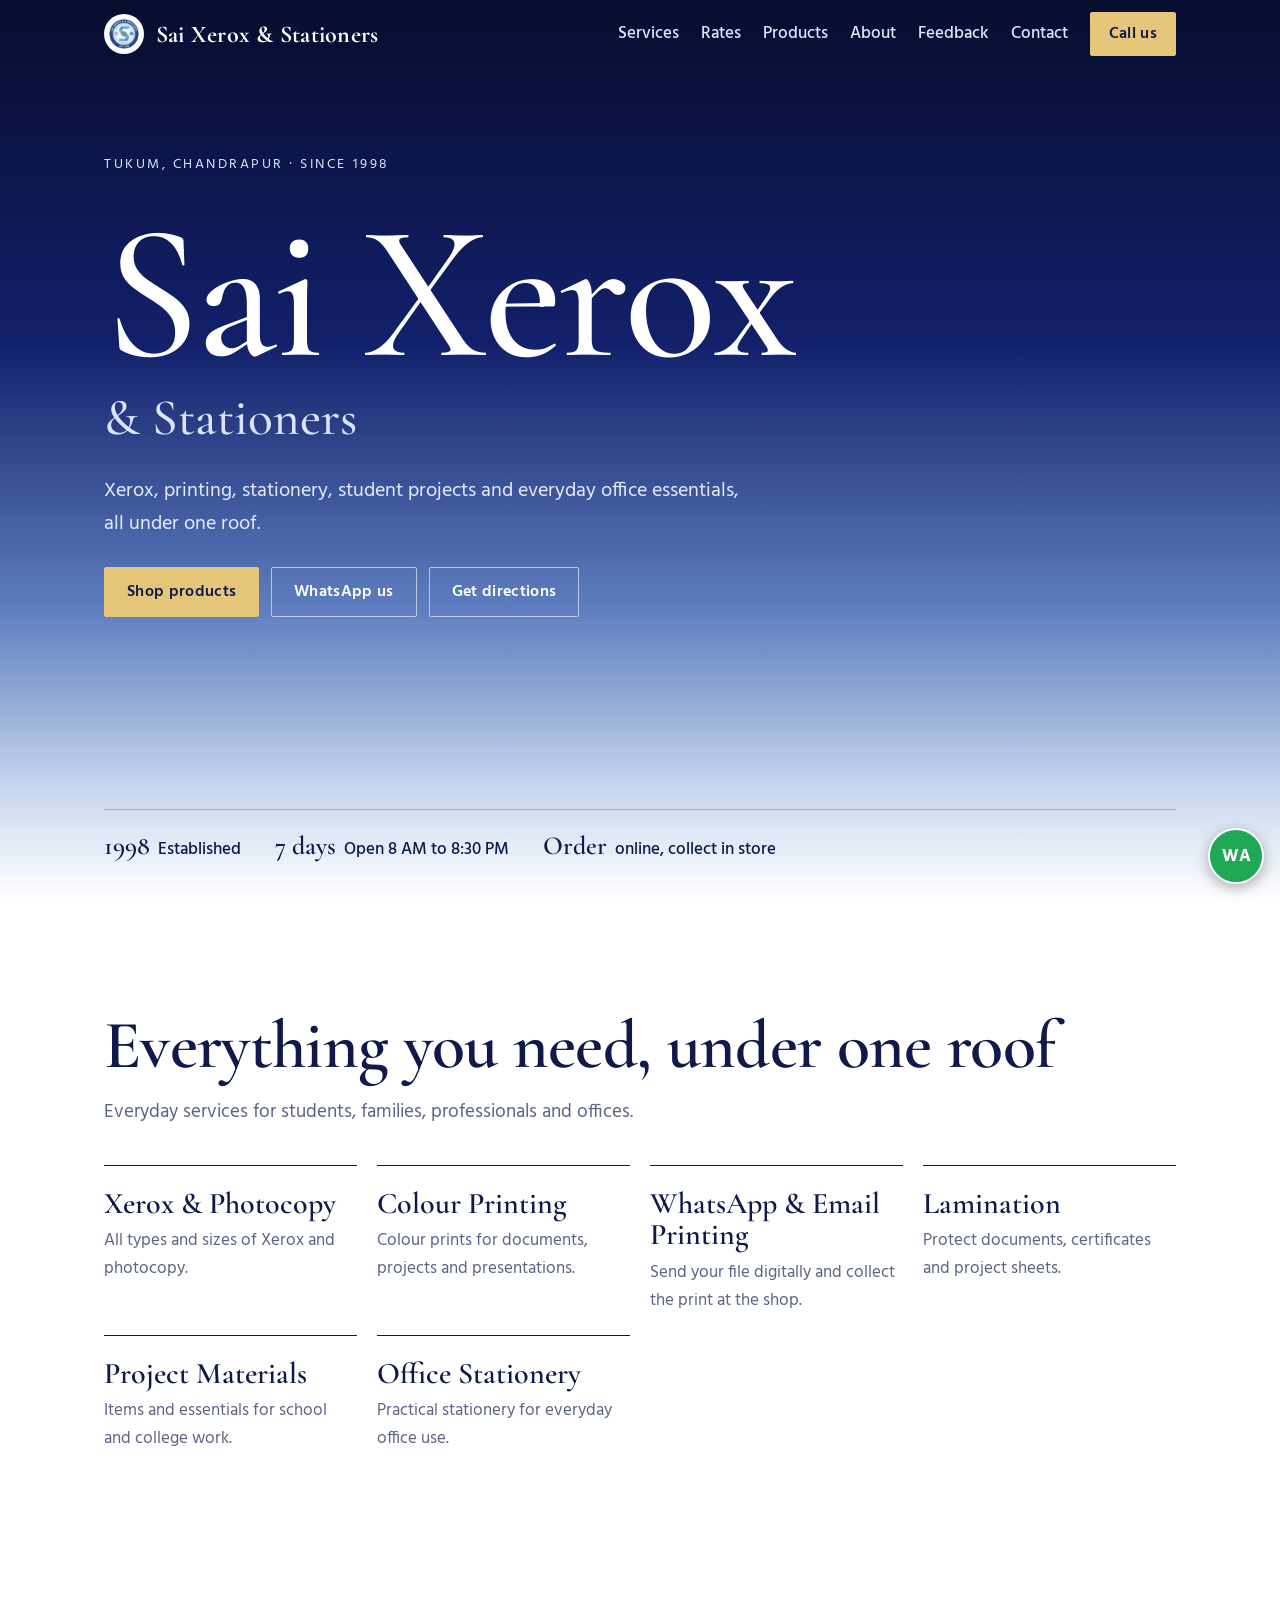
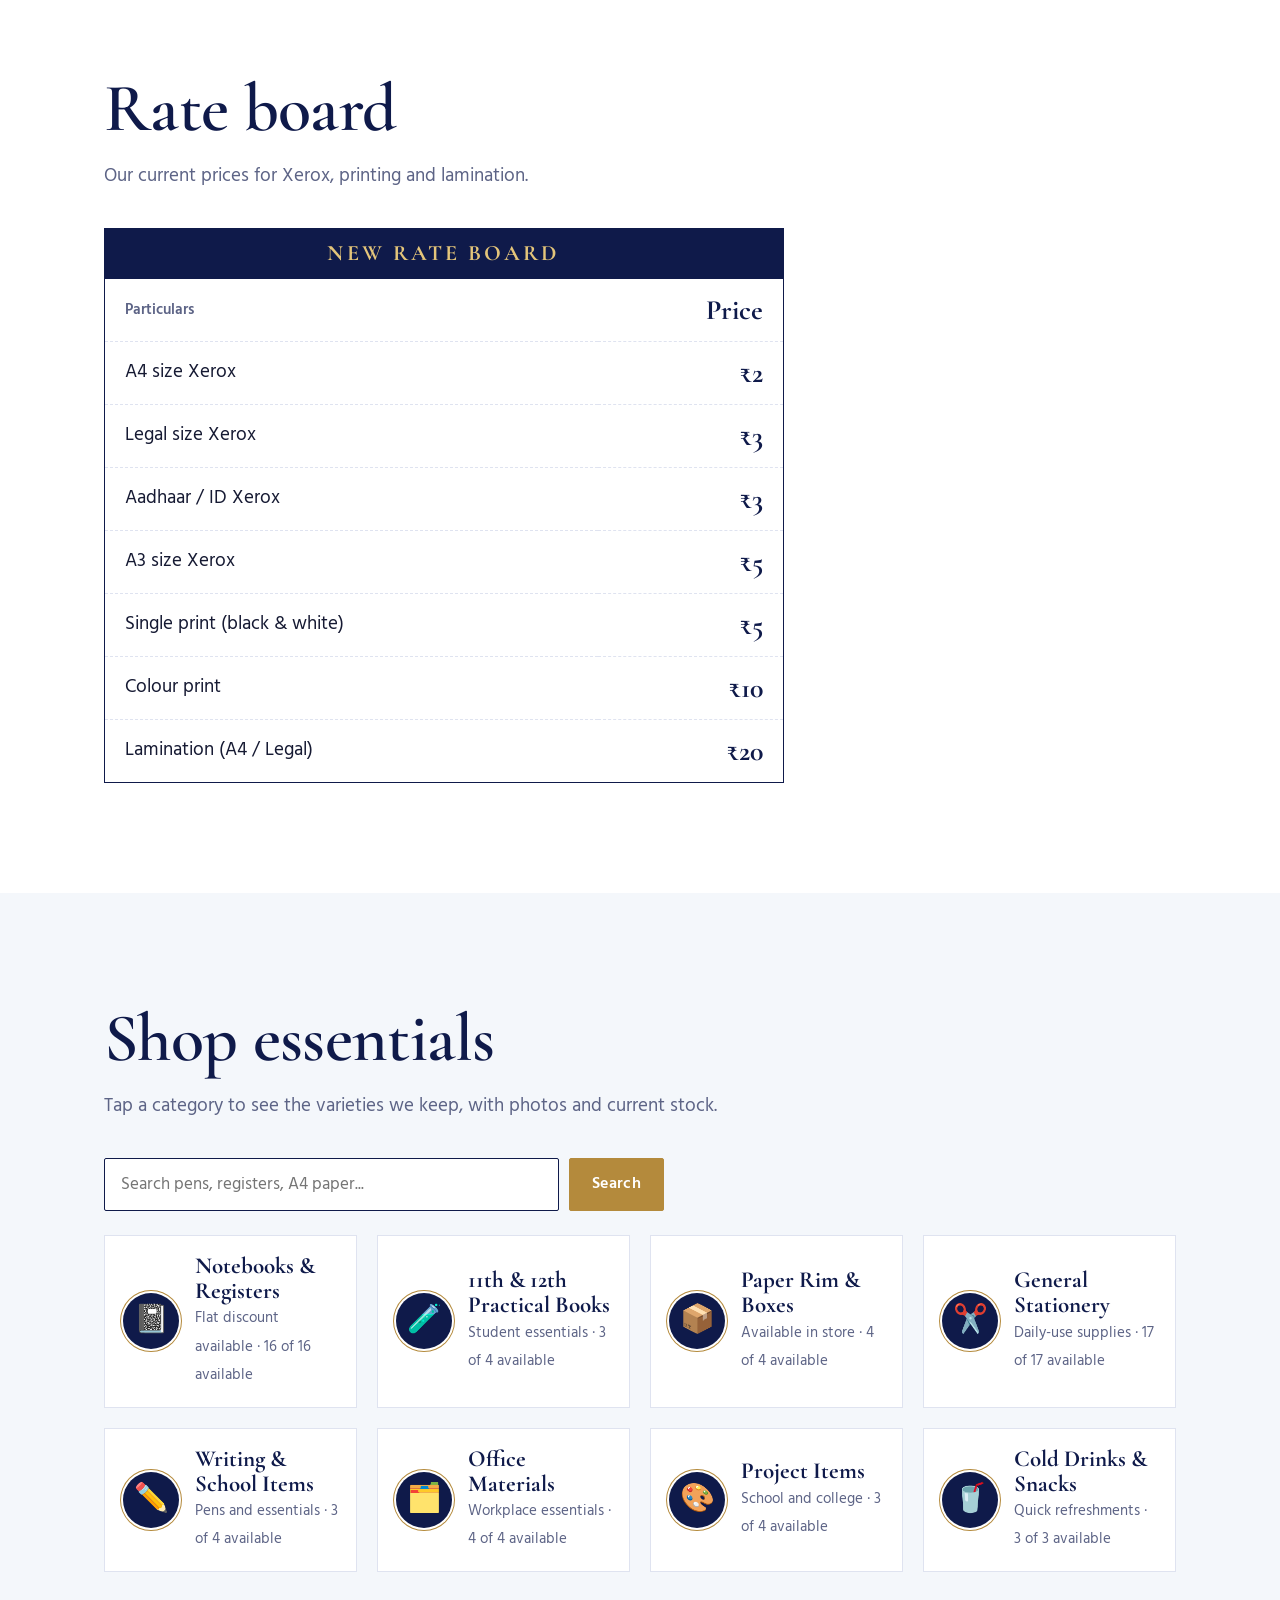
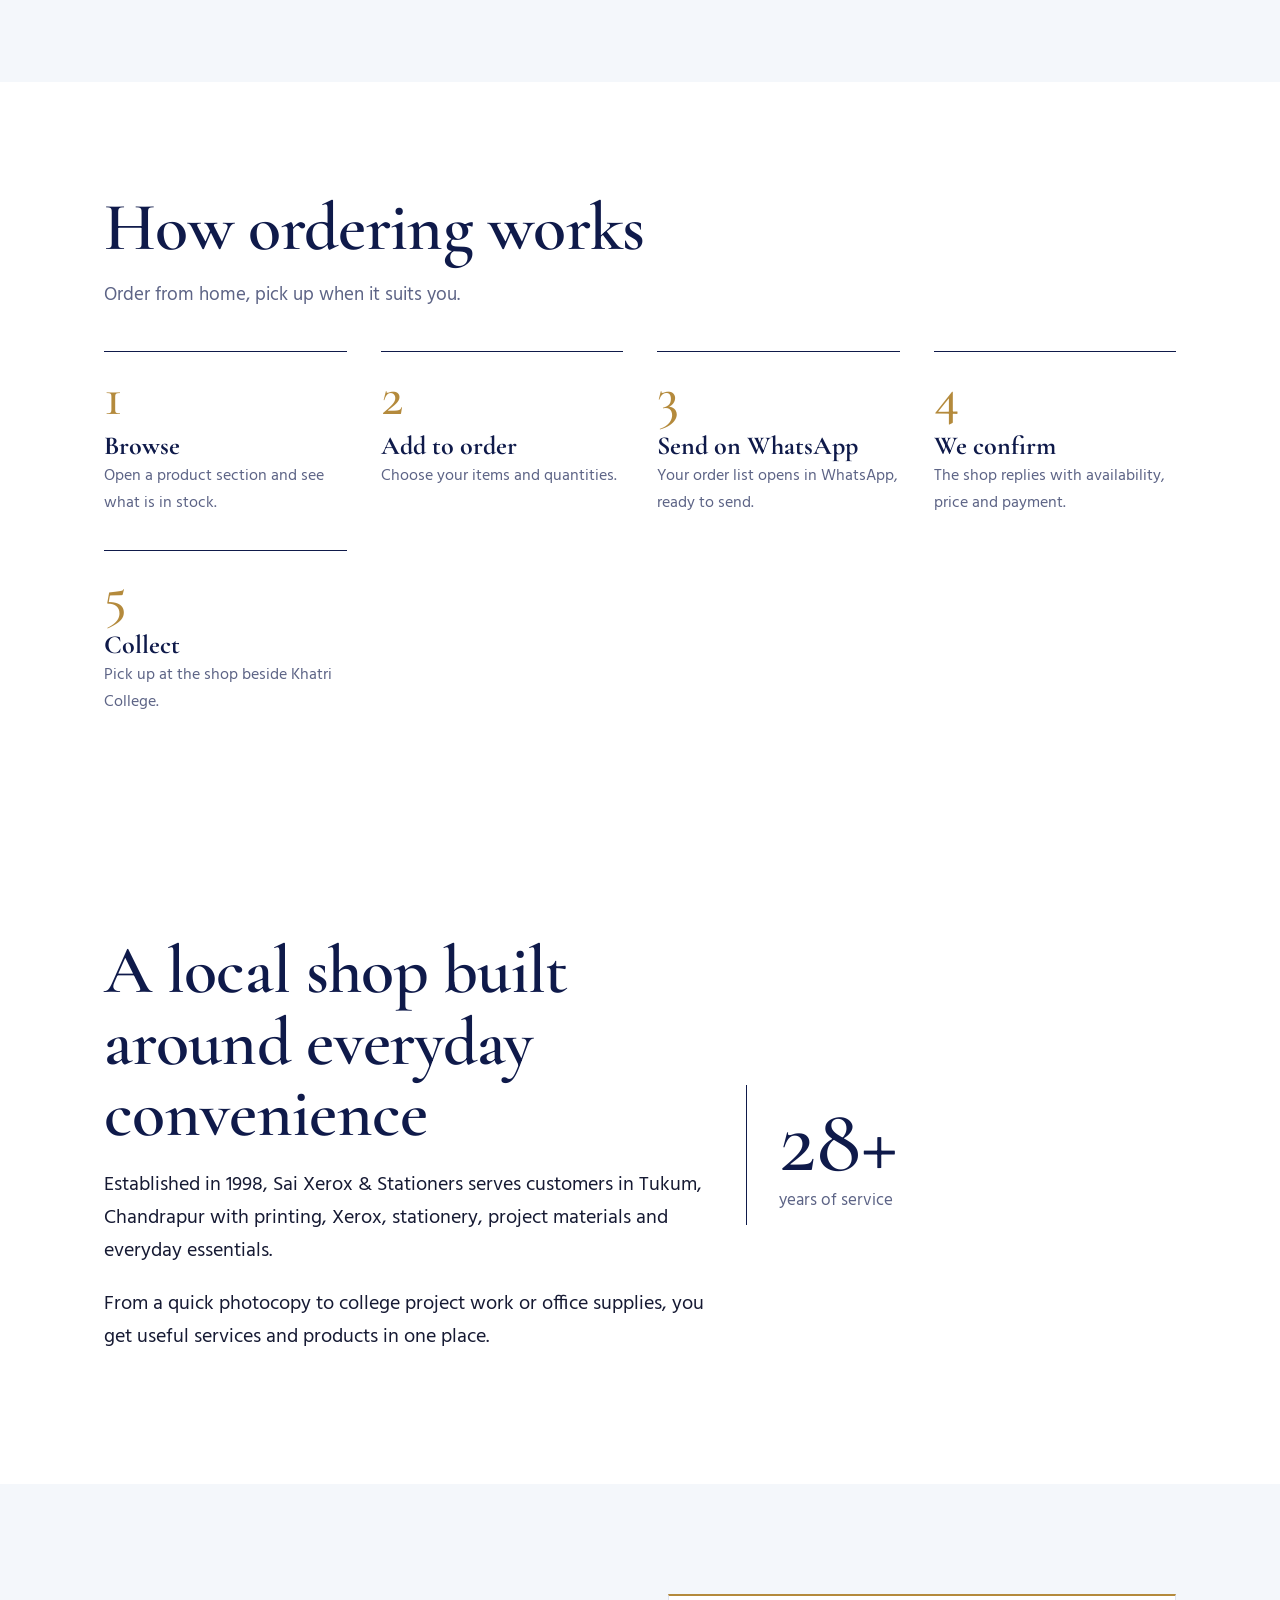
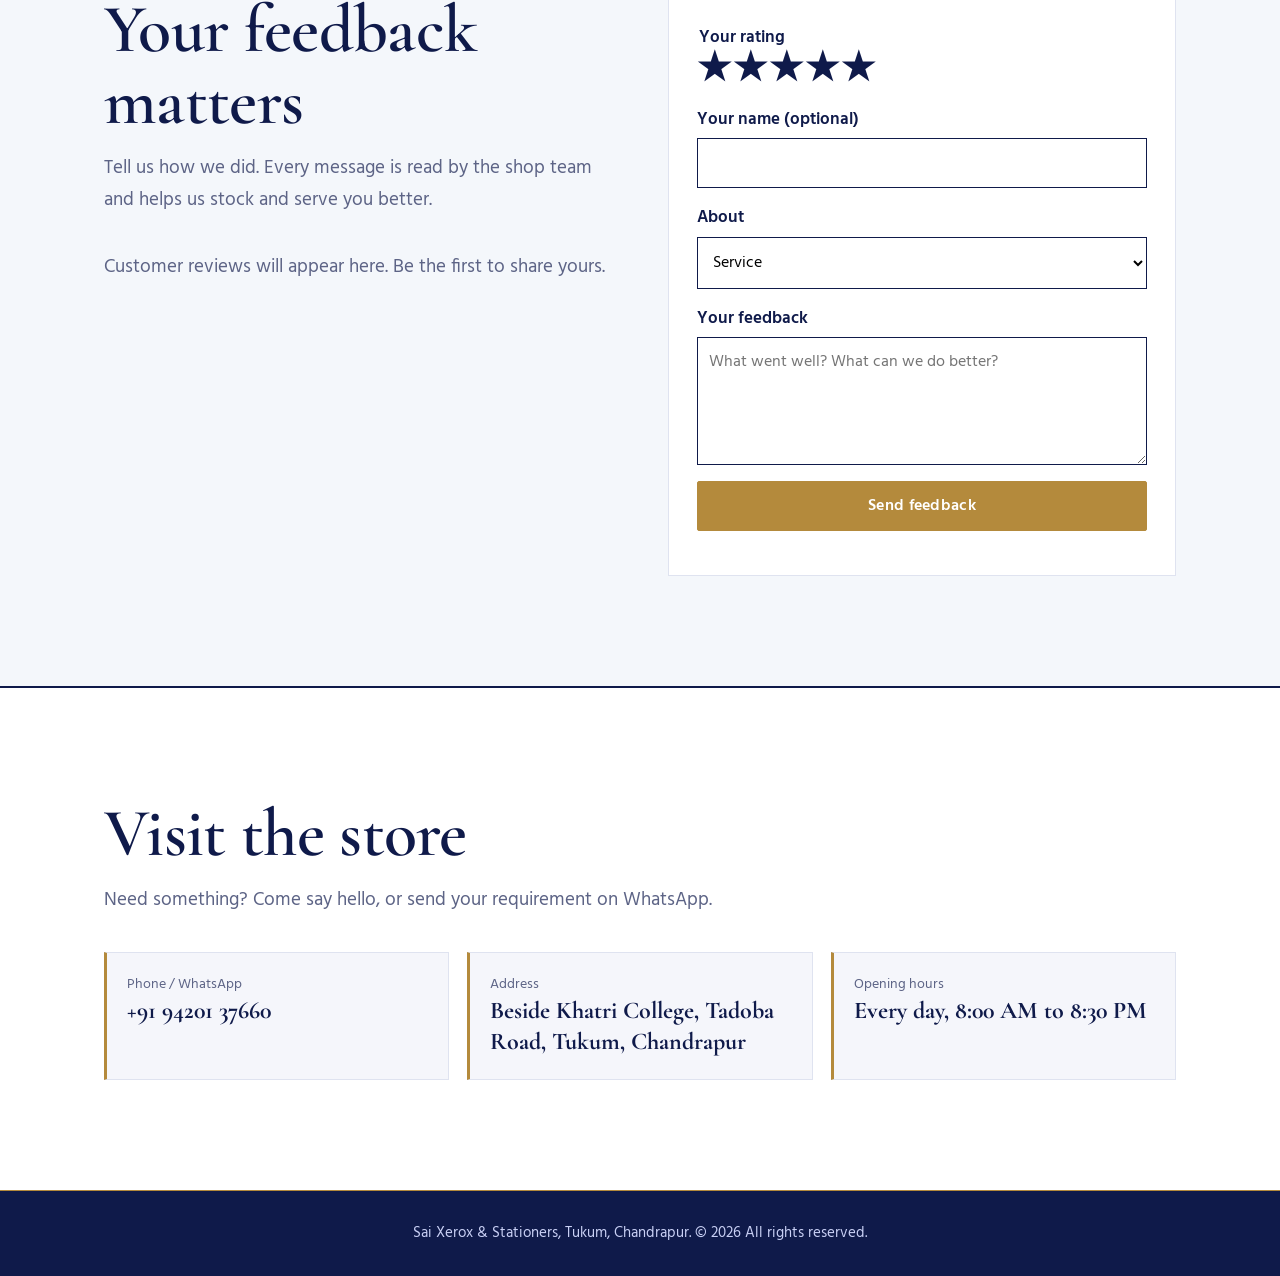
==== commit 59165fd3: "Add files via upload" ====
--- a/index.html
+++ b/index.html
@@ -7,7 +7,7 @@
 <meta name="description" content="Sai Xerox & Stationers - Xerox, printing, stationery, projects and office supplies in Tukum, Chandrapur.">
 <link rel="preconnect" href="https://fonts.googleapis.com">
 <link rel="preconnect" href="https://fonts.gstatic.com" crossorigin>
-<link href="https://fonts.googleapis.com/css2?family=Cormorant+Garamond:wght@600;700&family=Hind:wght@400;500;600&display=swap" rel="stylesheet">
+<link href="https://fonts.googleapis.com/css2?family=Cormorant+Garamond:wght@500;600;700&family=Hind:wght@400;500;600&display=swap" rel="stylesheet">
 <style>
 :root{--ink:#0f1a4a;--ink2:#1b2a6b;--paper:#f5f6fb;--rule:#dfe3f0;--foil:#b48a3c;--foil2:#e4c57a;--red:#c4363f;--green:#1d7a46;--amber:#a86200;--text:#161a33;--muted:#5d6486;
 --head:'Cormorant Garamond',Georgia,'Times New Roman',serif;--body:'Hind','Segoe UI',Arial,sans-serif}
@@ -111,24 +111,71 @@
 .cform .hint{margin:0;color:var(--muted);font-size:15px}.cform .row{display:flex;gap:10px;flex-wrap:wrap}
 #ctotal{margin:0;font:700 28px var(--head);color:var(--ink)}
 @media(max-width:700px){nav a.hide{display:none}.about{grid-template-columns:1fr}.hero .wrap{padding-top:60px;padding-bottom:56px}.hero:before{left:10px}section{padding:60px 0}.hero .wrap,.wrap{padding-left:26px}}
+/* ===== Cinematic ice theme ===== */
+:root{--ice:#f4f7fb}
+header{position:fixed;left:0;right:0;background:transparent;border-bottom:1px solid transparent;backdrop-filter:none;transition:background .3s,border-color .3s}
+header.solid{background:rgba(255,255,255,.96);border-bottom-color:var(--rule)}
+header.solid .brand,header.solid nav a:not(.btn){color:var(--ink)}
+.hero{min-height:100vh;background:linear-gradient(180deg,#070d2e 0%,#12206b 38%,#5f7fc0 68%,#c9d8ee 88%,#fff 100%)}
+.hero:before{display:none}.hero:after{display:none}
+.hero .wrap{min-height:100vh;display:flex;flex-direction:column;justify-content:space-between;padding-top:150px;padding-bottom:36px}
+.hero .tag{border:0;padding:0;color:#dbe5ff;letter-spacing:.18em;font-size:14px;text-transform:uppercase}
+.hero h1{font-weight:500;font-size:clamp(72px,15vw,210px);max-width:none;line-height:.9;letter-spacing:-.02em;margin-top:10px}
+.hero .sub{font:500 clamp(28px,4vw,52px) var(--head);color:#dbe5ff;margin:6px 0 0;max-width:none}
+.hero p{color:#e6ecff}
+.facts{border-top:1px solid rgba(15,26,74,.25);color:var(--ink);margin-top:48px}
+.facts b{color:var(--ink);font-weight:600}
+section{padding:110px 0}
+h2{font-weight:600;font-size:clamp(38px,6vw,68px);letter-spacing:-.01em}
+h2:after{display:none}
+.lead{font-size:19px}
+.svc{border:0;border-top:1px solid var(--ink);padding:22px 0 0;background:none}
+.svc:hover{box-shadow:none;transform:none}
+.svc h3{font-weight:600;font-size:30px}
+#products,#feedback{background:var(--ice)}
+.cat,.item,.contact a,.contact div{border-radius:0}
+.years{background:none;color:var(--muted);border:0;outline:0;border-left:1px solid var(--ink);text-align:left;padding:10px 0 10px 32px}
+.years b{color:var(--ink);font-weight:500}
+.about p{font-size:20px}
+.steps{display:grid;grid-template-columns:repeat(auto-fit,minmax(200px,1fr));gap:34px;margin-top:40px}
+.step{border-top:1px solid var(--ink);padding-top:16px}
+.step b{display:block;font:500 56px/1 var(--head);color:var(--foil)}
+.step h3{font-size:26px;margin:8px 0 4px}.step p{margin:0;color:var(--muted);font-size:16px}
+.fb{display:grid;grid-template-columns:1fr 1fr;gap:56px;align-items:start}
+#fbform{display:grid;gap:16px;background:#fff;border:1px solid var(--rule);border-top:2px solid var(--foil);padding:28px}
+#fbform label,#fbform legend{font-weight:600;color:var(--ink);display:grid;gap:4px}
+#fbform input:not([type=radio]),#fbform select,#fbform textarea{font:400 16px var(--body);padding:11px;border:1px solid var(--ink);border-radius:0;width:100%;background:#fff}
+#fbform fieldset{border:0;padding:0;margin:0}
+.stars div{display:flex;flex-direction:row-reverse;justify-content:flex-end;gap:2px}
+.stars input{position:absolute;opacity:0;width:1px;height:1px}
+.stars label{font-size:38px;line-height:1;color:#c9cee0;cursor:pointer;display:block}
+.stars input:checked~label,.stars label:hover,.stars label:hover~label{color:var(--foil)}
+.stars input:focus-visible+label{outline:3px solid var(--foil)}
+#fstatus{margin:0;color:var(--green);font-weight:600}
+.rv{border-left:2px solid var(--foil);padding:4px 0 4px 18px;margin:0 0 22px}
+.rv .s{color:var(--foil);letter-spacing:2px}.rv p{margin:4px 0;font:500 22px/1.35 var(--head);color:var(--ink)}.rv small{color:var(--muted)}
+@media(max-width:800px){.fb{grid-template-columns:1fr;gap:36px}.hero .wrap{padding-top:120px}}
 @media(prefers-reduced-motion:reduce){*{transition:none!important;scroll-behavior:auto!important}}
 </style>
 </head>
 <body>
 <header><div class="bar">
 <a class="brand" href="#home"><img src="logo.webp" alt="" onerror="this.style.display='none'">Sai Xerox & Stationers</a>
-<nav><a class="hide" href="#services">Services</a><a href="#rates">Rates</a><a href="#products">Products</a><a class="hide" href="#about">About</a><a class="hide" href="#contact">Contact</a><a class="btn fill" href="tel:+919420137660">Call us</a></nav>
+<nav><a class="hide" href="#services">Services</a><a href="#rates">Rates</a><a href="#products">Products</a><a class="hide" href="#about">About</a><a class="hide" href="#feedback">Feedback</a><a class="hide" href="#contact">Contact</a><a class="btn fill" href="tel:+919420137660">Call us</a></nav>
 </div></header>
 
 <main id="home">
 <div class="hero"><div class="wrap">
-<span class="tag">Trusted in Tukum since 1998</span><br><h1>Print. Create. Get it done.</h1>
-<p>Xerox, printing, stationery, student projects and everyday office essentials in Tukum, Chandrapur.</p>
+<div class="hh">
+<span class="tag">Tukum, Chandrapur &middot; Since 1998</span>
+<h1>Sai Xerox</h1>
+<p class="sub">& Stationers</p>
+<p>Xerox, printing, stationery, student projects and everyday office essentials, all under one roof.</p>
 <div class="cta">
-<a class="btn fill" href="https://wa.me/919420137660?text=Hello%20Sai%20Xerox%20%26%20Stationers%2C%20I%20would%20like%20to%20enquire.">WhatsApp us</a>
+<a class="btn fill" href="#products">Shop products</a>
+<a class="btn" href="https://wa.me/919420137660?text=Hello%20Sai%20Xerox%20%26%20Stationers%2C%20I%20would%20like%20to%20enquire.">WhatsApp us</a>
 <a class="btn" href="https://www.google.com/maps/search/?api=1&query=Sai%20Xerox%20and%20Stationers%2C%20beside%20Khatri%20College%2C%20Tadoba%20Road%2C%20Tukum%2C%20Chandrapur">Get directions</a>
-<a class="btn" href="#products">See products in stock</a>
-</div>
+</div></div>
 <div class="facts"><span><b>1998</b>Established</span><span><b>7 days</b>Open 8 AM to 8:30 PM</span><span><b>Order</b>online, collect in store</span></div>
 </div></div>
 
@@ -160,12 +207,42 @@
 <div class="grid" id="cats"></div>
 </div></section>
 
+<section id="how"><div class="wrap">
+<h2>How ordering works</h2>
+<p class="lead">Order from home, pick up when it suits you.</p>
+<div class="steps">
+<div class="step"><b>1</b><h3>Browse</h3><p>Open a product section and see what is in stock.</p></div>
+<div class="step"><b>2</b><h3>Add to order</h3><p>Choose your items and quantities.</p></div>
+<div class="step"><b>3</b><h3>Send on WhatsApp</h3><p>Your order list opens in WhatsApp, ready to send.</p></div>
+<div class="step"><b>4</b><h3>We confirm</h3><p>The shop replies with availability, price and payment.</p></div>
+<div class="step"><b>5</b><h3>Collect</h3><p>Pick up at the shop beside Khatri College.</p></div>
+</div></div></section>
+
 <section id="about"><div class="wrap about">
 <div><h2>A local shop built around everyday convenience</h2>
 <p>Established in 1998, Sai Xerox & Stationers serves customers in Tukum, Chandrapur with printing, Xerox, stationery, project materials and everyday essentials.</p>
 <p>From a quick photocopy to college project work or office supplies, you get useful services and products in one place.</p></div>
 <div class="years"><b id="yrs">28+</b>years of service</div>
 </div></section>
+
+<section id="feedback"><div class="wrap fb">
+<div><h2>Your feedback matters</h2>
+<p class="lead">Tell us how we did. Every message is read by the shop team and helps us stock and serve you better.</p>
+<div id="wall"></div></div>
+<form id="fbform" novalidate>
+<fieldset class="stars"><legend>Your rating</legend><div>
+<input type="radio" name="rate" id="r5" value="5"><label for="r5" title="5 stars">&#9733;</label>
+<input type="radio" name="rate" id="r4" value="4"><label for="r4" title="4 stars">&#9733;</label>
+<input type="radio" name="rate" id="r3" value="3"><label for="r3" title="3 stars">&#9733;</label>
+<input type="radio" name="rate" id="r2" value="2"><label for="r2" title="2 stars">&#9733;</label>
+<input type="radio" name="rate" id="r1" value="1"><label for="r1" title="1 star">&#9733;</label>
+</div></fieldset>
+<label>Your name (optional)<input id="fname" autocomplete="name"></label>
+<label>About<select id="fabout"><option>Service</option><option>Products</option><option>Prices</option><option>Xerox and printing</option><option>Website</option><option>Other</option></select></label>
+<label>Your feedback<textarea id="fmsg" rows="4" placeholder="What went well? What can we do better?"></textarea></label>
+<button class="btn fill" type="submit">Send feedback</button>
+<p id="fstatus" role="status"></p>
+</form></div></section>
 
 <section id="contact" style="background:#fff;border-top:2px solid var(--ink)"><div class="wrap">
 <h2>Visit the store</h2>
@@ -371,6 +448,29 @@
 };
 refresh();
 
+/* ---- FEEDBACK ---- */
+/* To receive feedback automatically (email/dashboard), create a free form at formspree.io and paste its URL below.
+   Leave empty to send feedback through WhatsApp. */
+var FEEDBACK_ENDPOINT="";
+/* Reviews you choose to show publicly. Example: {n:"Rahul",r:5,t:"Fast service and fair prices."} */
+var REVIEWS=[];
+document.getElementById("wall").innerHTML=REVIEWS.length?REVIEWS.map(function(v){return '<div class="rv"><span class="s">'+"&#9733;".repeat(v.r)+'</span><p>'+esc(v.t)+'</p><small>'+esc(v.n)+'</small></div>'}).join(""):'<p class="lead" style="margin:0">Customer reviews will appear here. Be the first to share yours.</p>';
+var fbf=document.getElementById("fbform"),fst=document.getElementById("fstatus");
+fbf.addEventListener("submit",function(e){
+ e.preventDefault();
+ var r=fbf.querySelector("input[name=rate]:checked"),m=document.getElementById("fmsg").value.trim();
+ if(!r||!m){fst.style.color="var(--red)";fst.textContent="Please choose a star rating and write a short message.";return}
+ fst.style.color="var(--green)";
+ var d={rating:r.value,about:document.getElementById("fabout").value,name:document.getElementById("fname").value.trim(),message:m};
+ function wa(){var t="Feedback for Sai Xerox & Stationers\nRating: "+d.rating+"/5\nAbout: "+d.about+(d.name?"\nName: "+d.name:"")+"\nMessage: "+d.message;
+  window.open("https://wa.me/919420137660?text="+encodeURIComponent(t),"_blank");fst.textContent="Thank you! Your feedback is ready in WhatsApp. Press send to deliver it."}
+ function ok(){fst.textContent="Thank you for your feedback!";fbf.reset()}
+ if(FEEDBACK_ENDPOINT){fetch(FEEDBACK_ENDPOINT,{method:"POST",headers:{"Content-Type":"application/json",Accept:"application/json"},body:JSON.stringify(d)}).then(function(x){if(!x.ok)throw 0;ok()}).catch(wa)}else wa();
+});
+var hd=document.querySelector("header");
+function sc(){hd.classList.toggle("solid",window.scrollY>60)}
+addEventListener("scroll",sc,{passive:true});sc();
+
 var y=new Date().getFullYear();
 document.getElementById("yr").textContent=y;
 document.getElementById("yrs").textContent=(y-1998)+"+";
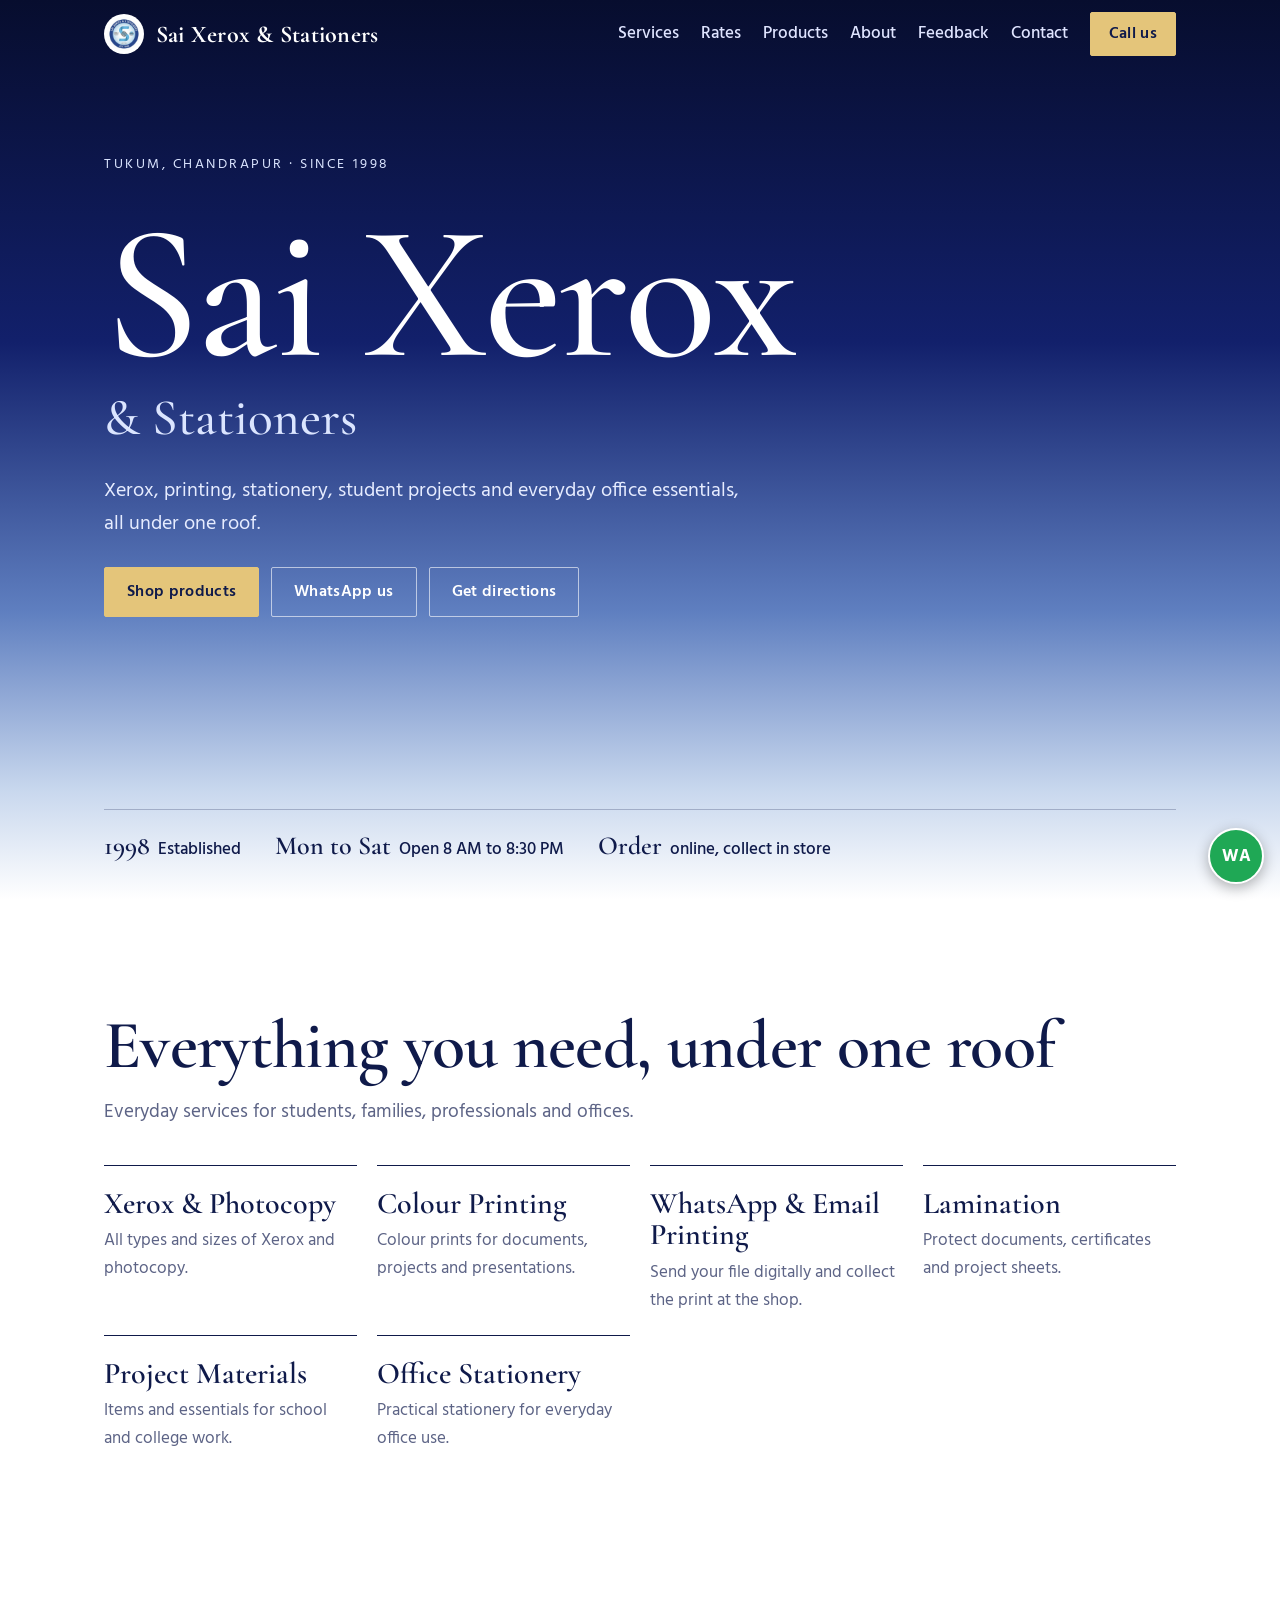
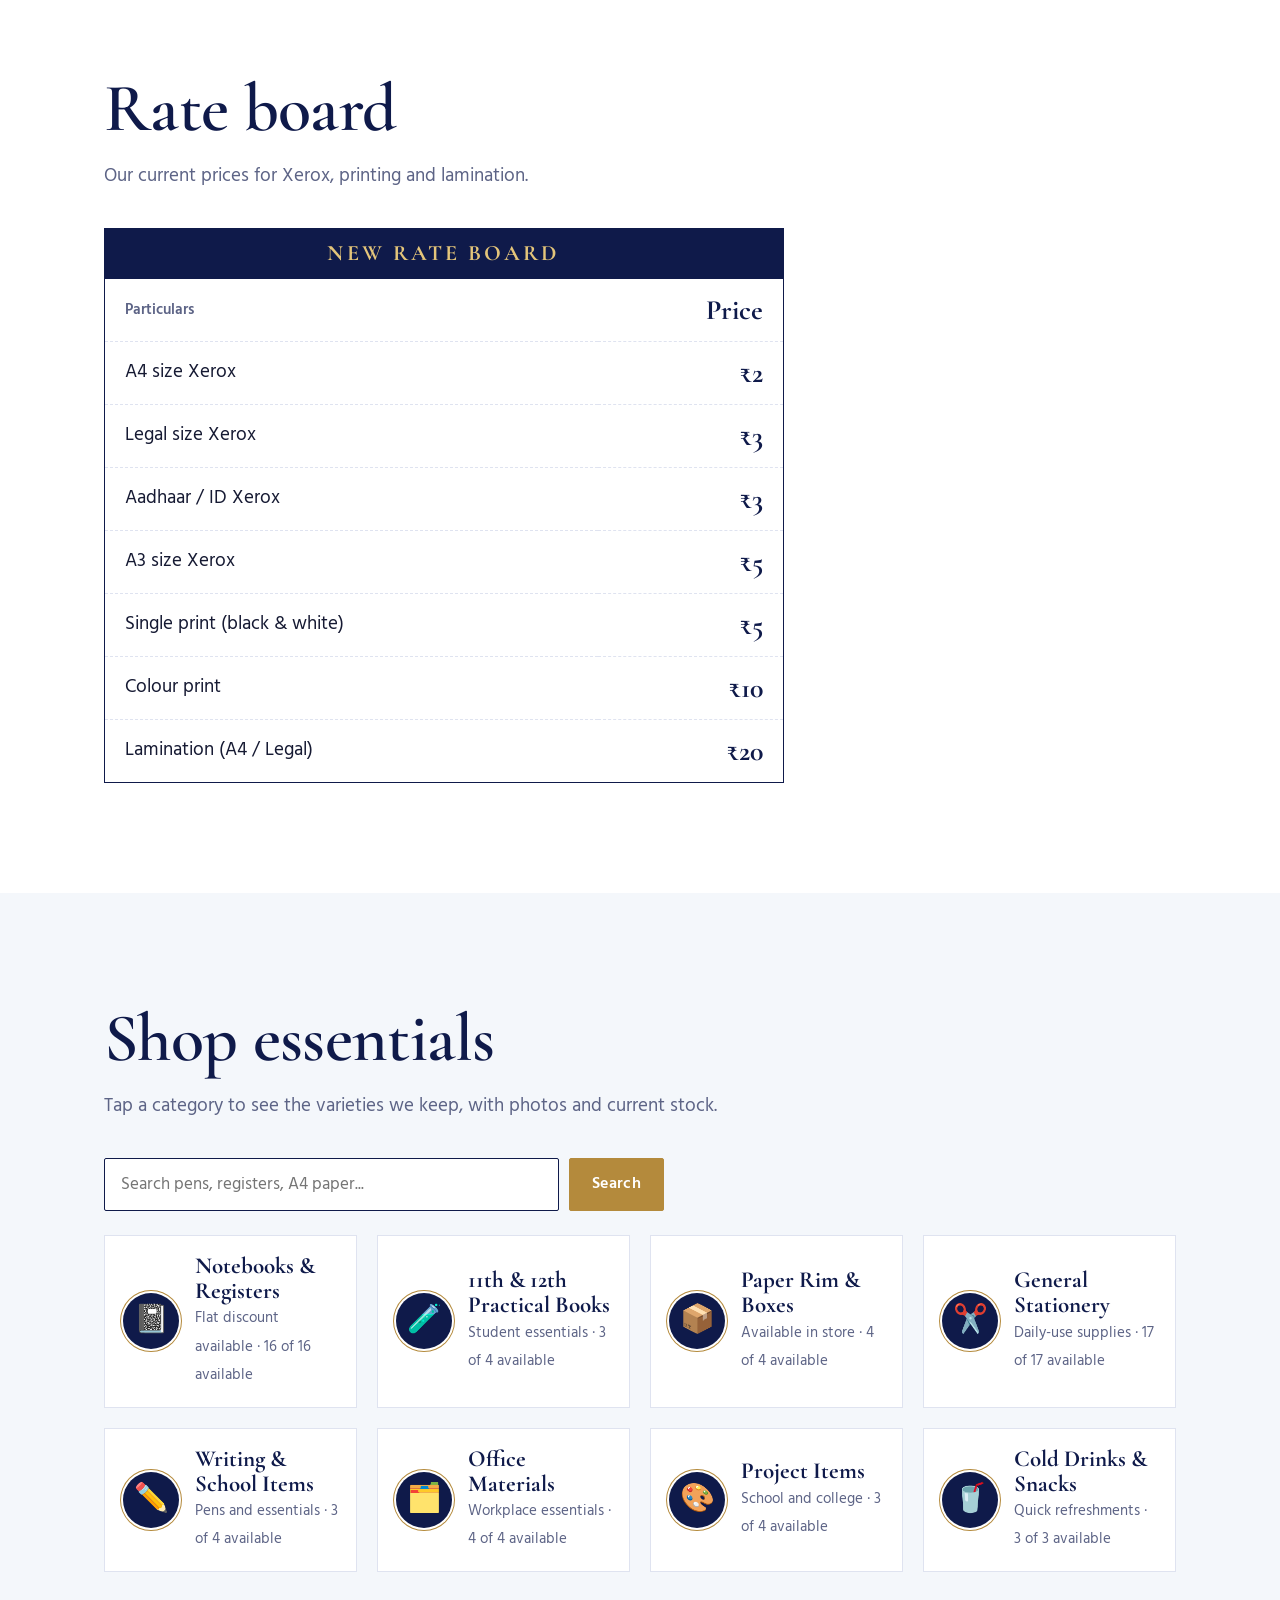
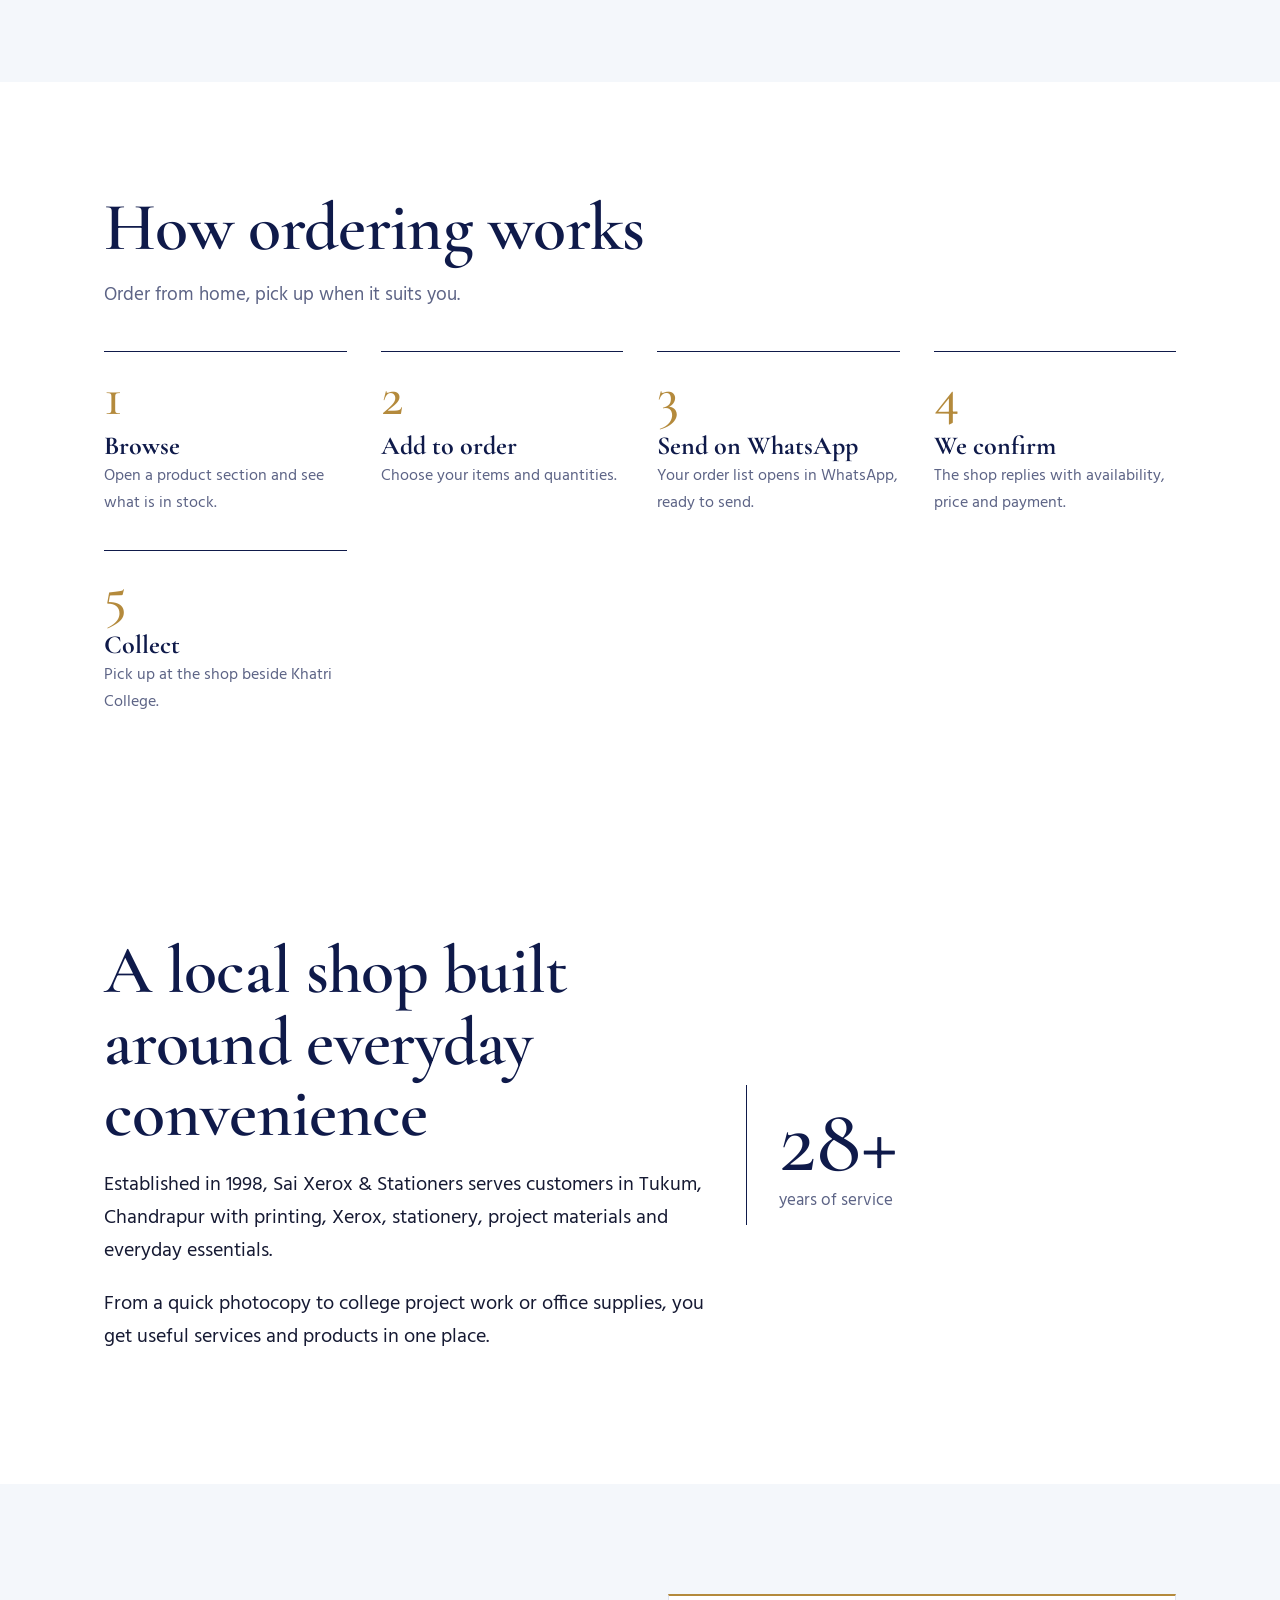
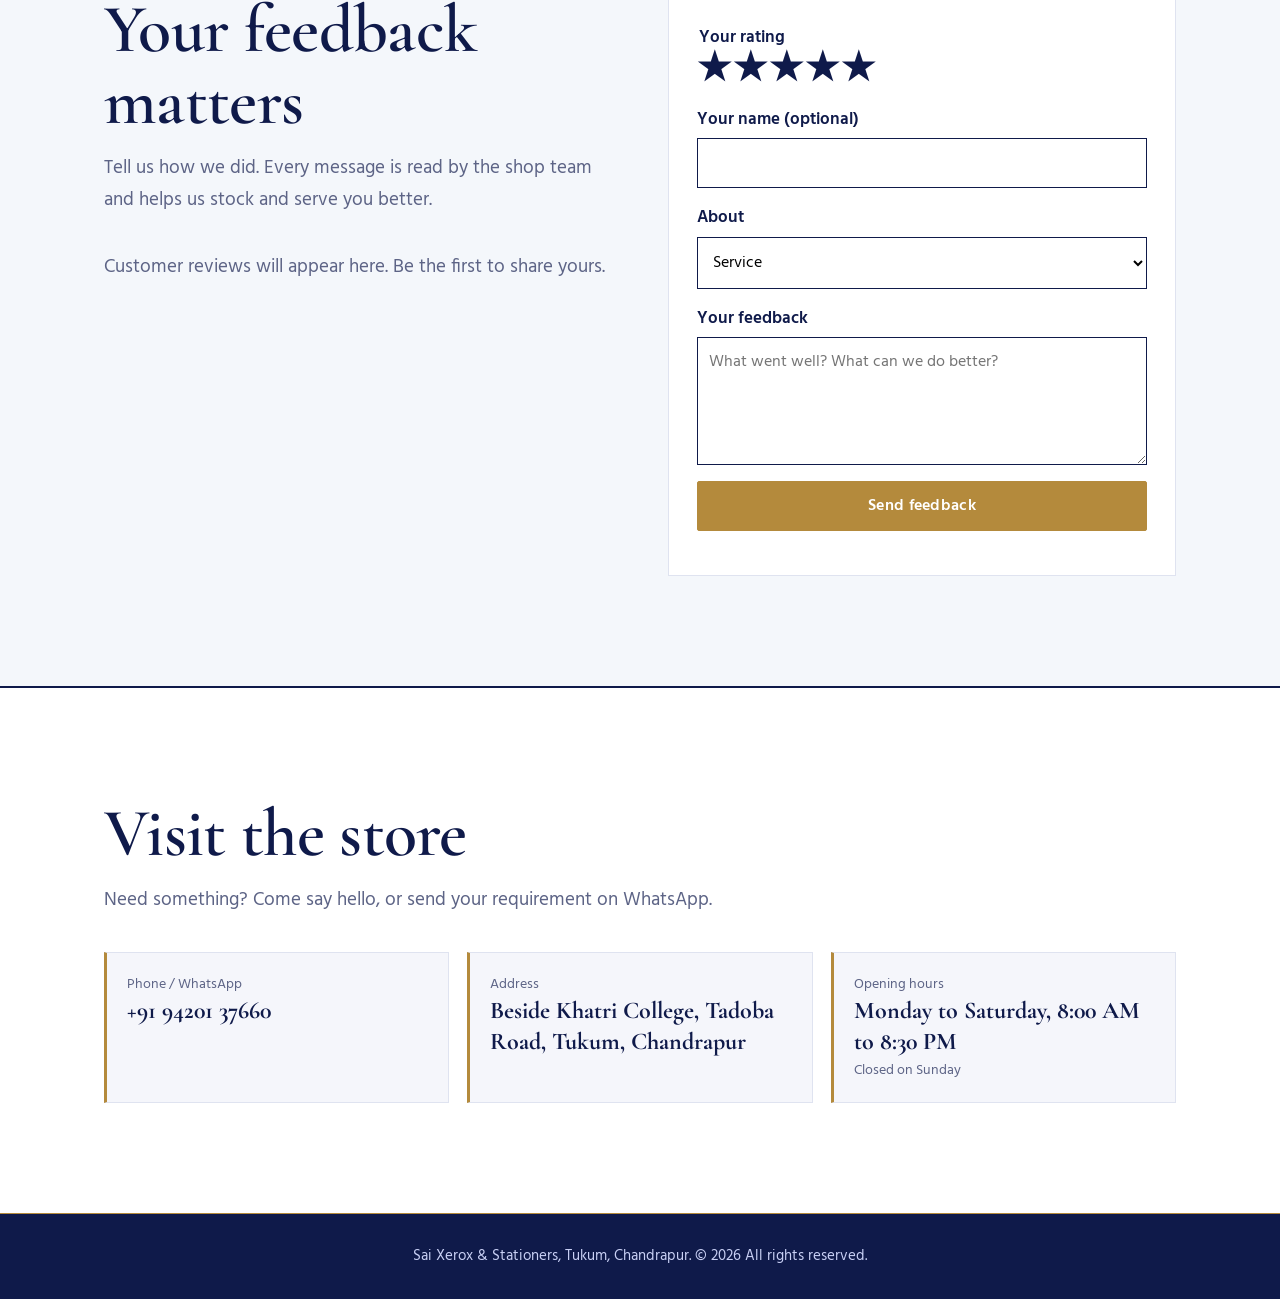
==== commit 61ff203a: "Add files via upload" ====
--- a/index.html
+++ b/index.html
@@ -176,7 +176,7 @@
 <a class="btn" href="https://wa.me/919420137660?text=Hello%20Sai%20Xerox%20%26%20Stationers%2C%20I%20would%20like%20to%20enquire.">WhatsApp us</a>
 <a class="btn" href="https://www.google.com/maps/search/?api=1&query=Sai%20Xerox%20and%20Stationers%2C%20beside%20Khatri%20College%2C%20Tadoba%20Road%2C%20Tukum%2C%20Chandrapur">Get directions</a>
 </div></div>
-<div class="facts"><span><b>1998</b>Established</span><span><b>7 days</b>Open 8 AM to 8:30 PM</span><span><b>Order</b>online, collect in store</span></div>
+<div class="facts"><span><b>1998</b>Established</span><span><b>Mon to Sat</b>Open 8 AM to 8:30 PM</span><span><b>Order</b>online, collect in store</span></div>
 </div></div>
 
 <section id="services"><div class="wrap">
@@ -250,7 +250,7 @@
 <div class="contact">
 <a href="tel:+919420137660"><small>Phone / WhatsApp</small><b>+91 94201 37660</b></a>
 <a href="https://www.google.com/maps/search/?api=1&query=Sai%20Xerox%20and%20Stationers%2C%20beside%20Khatri%20College%2C%20Tadoba%20Road%2C%20Tukum%2C%20Chandrapur"><small>Address</small><b>Beside Khatri College, Tadoba Road, Tukum, Chandrapur</b></a>
-<div><small>Opening hours</small><b>Every day, 8:00 AM to 8:30 PM</b></div>
+<div><small>Opening hours</small><b>Monday to Saturday, 8:00 AM to 8:30 PM</b><small>Closed on Sunday</small></div>
 </div></div></section>
 </main>
 
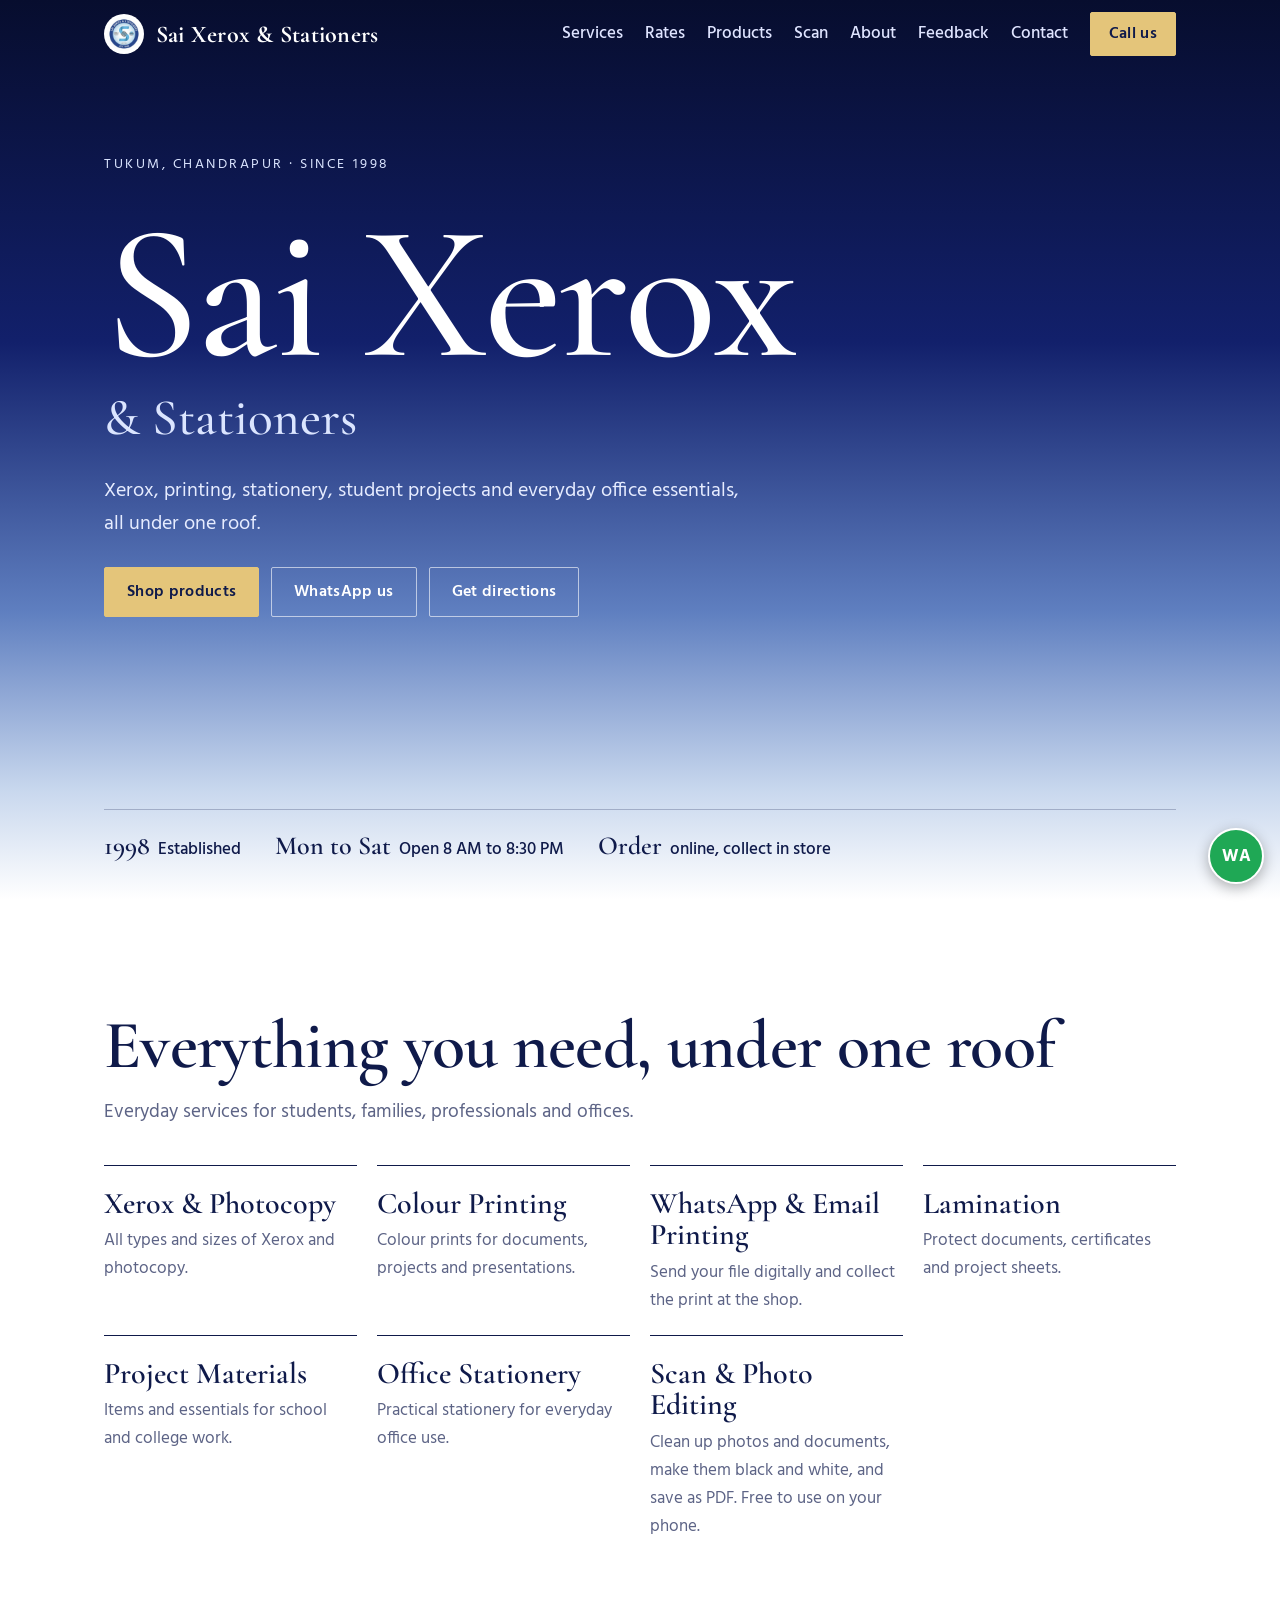
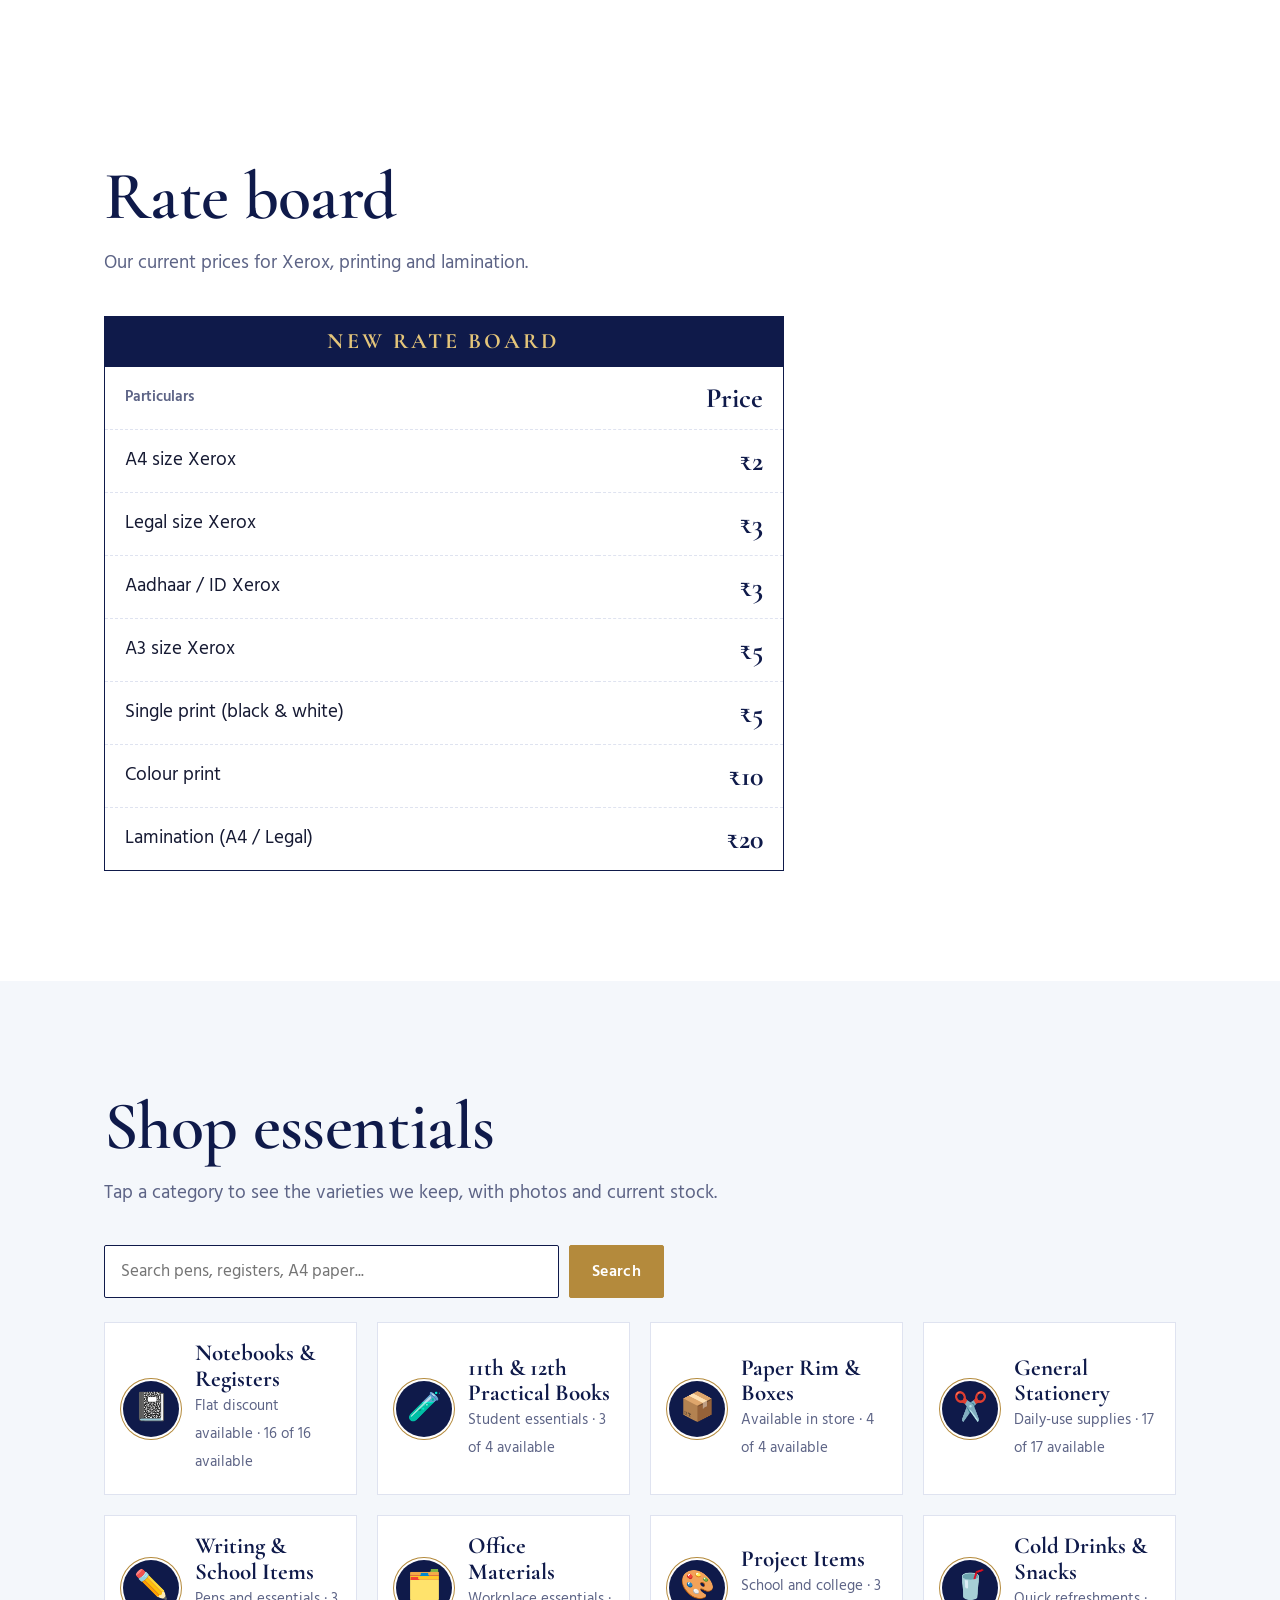
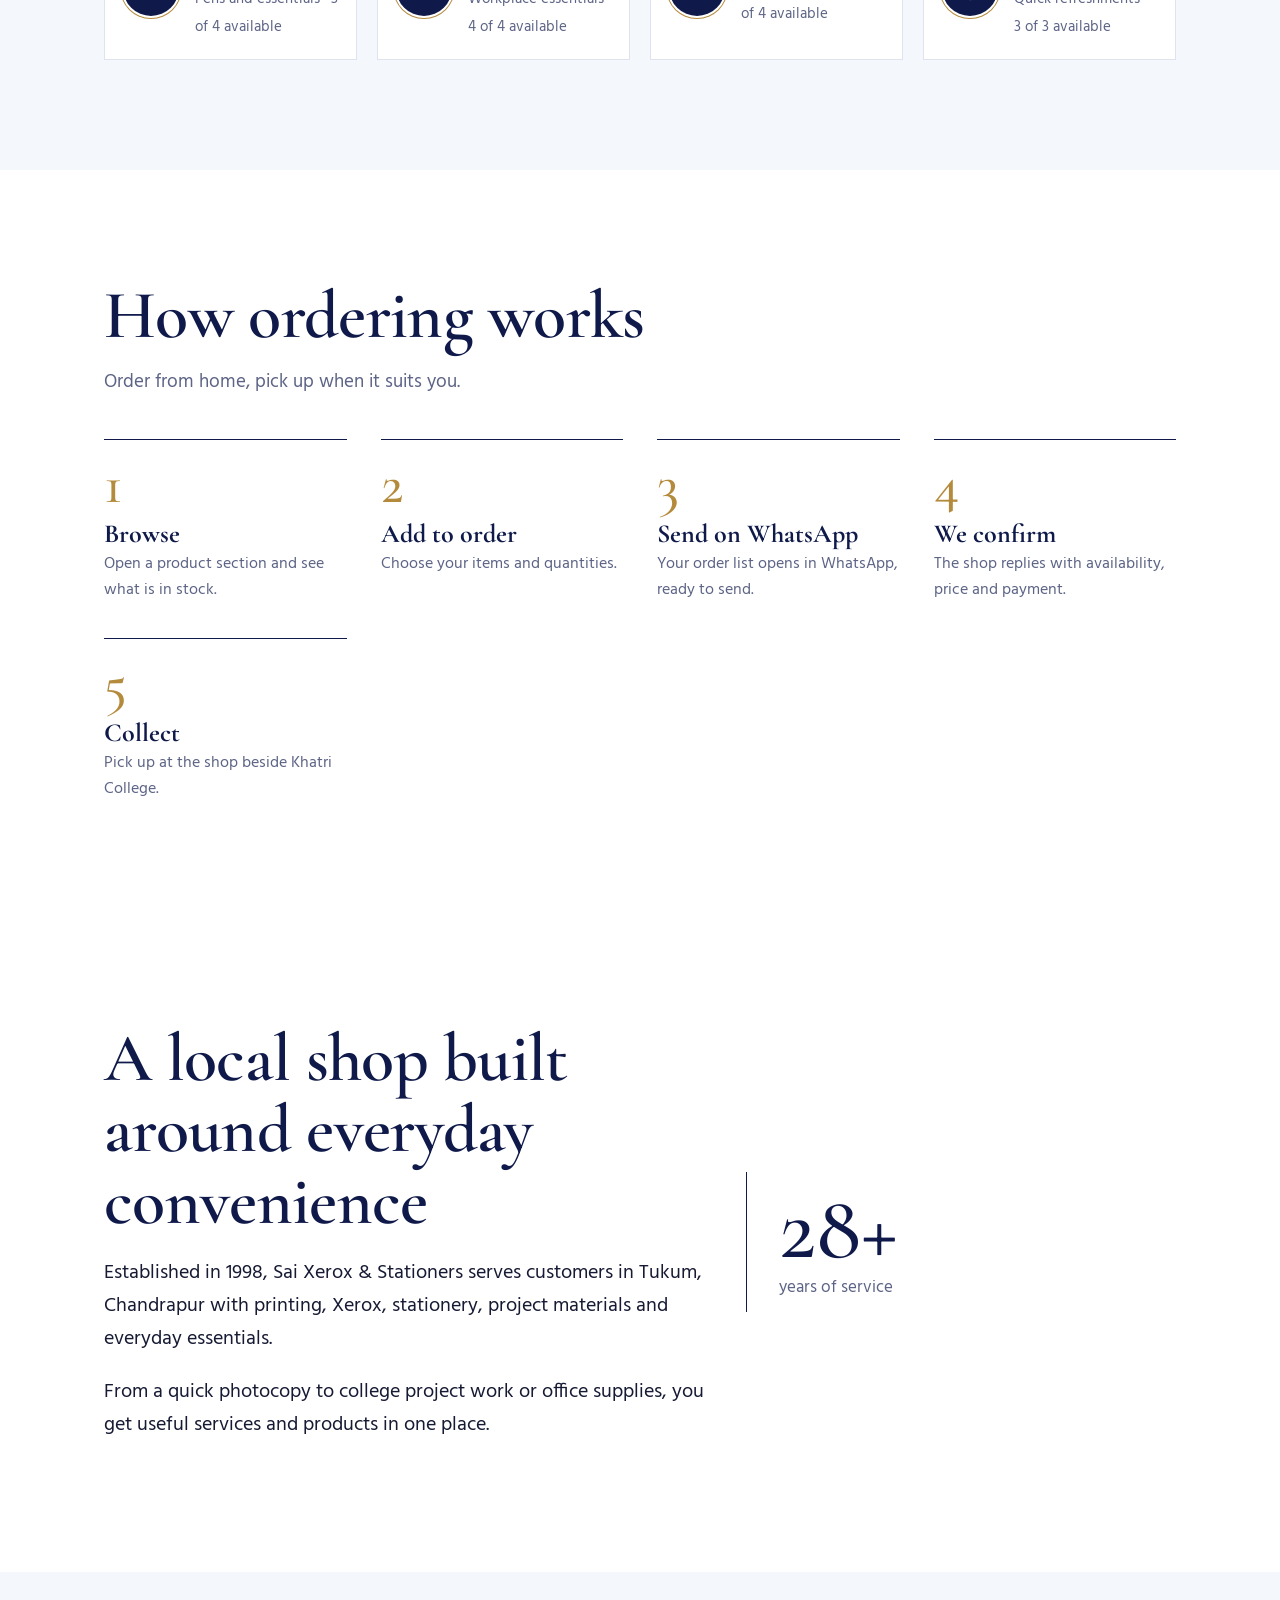
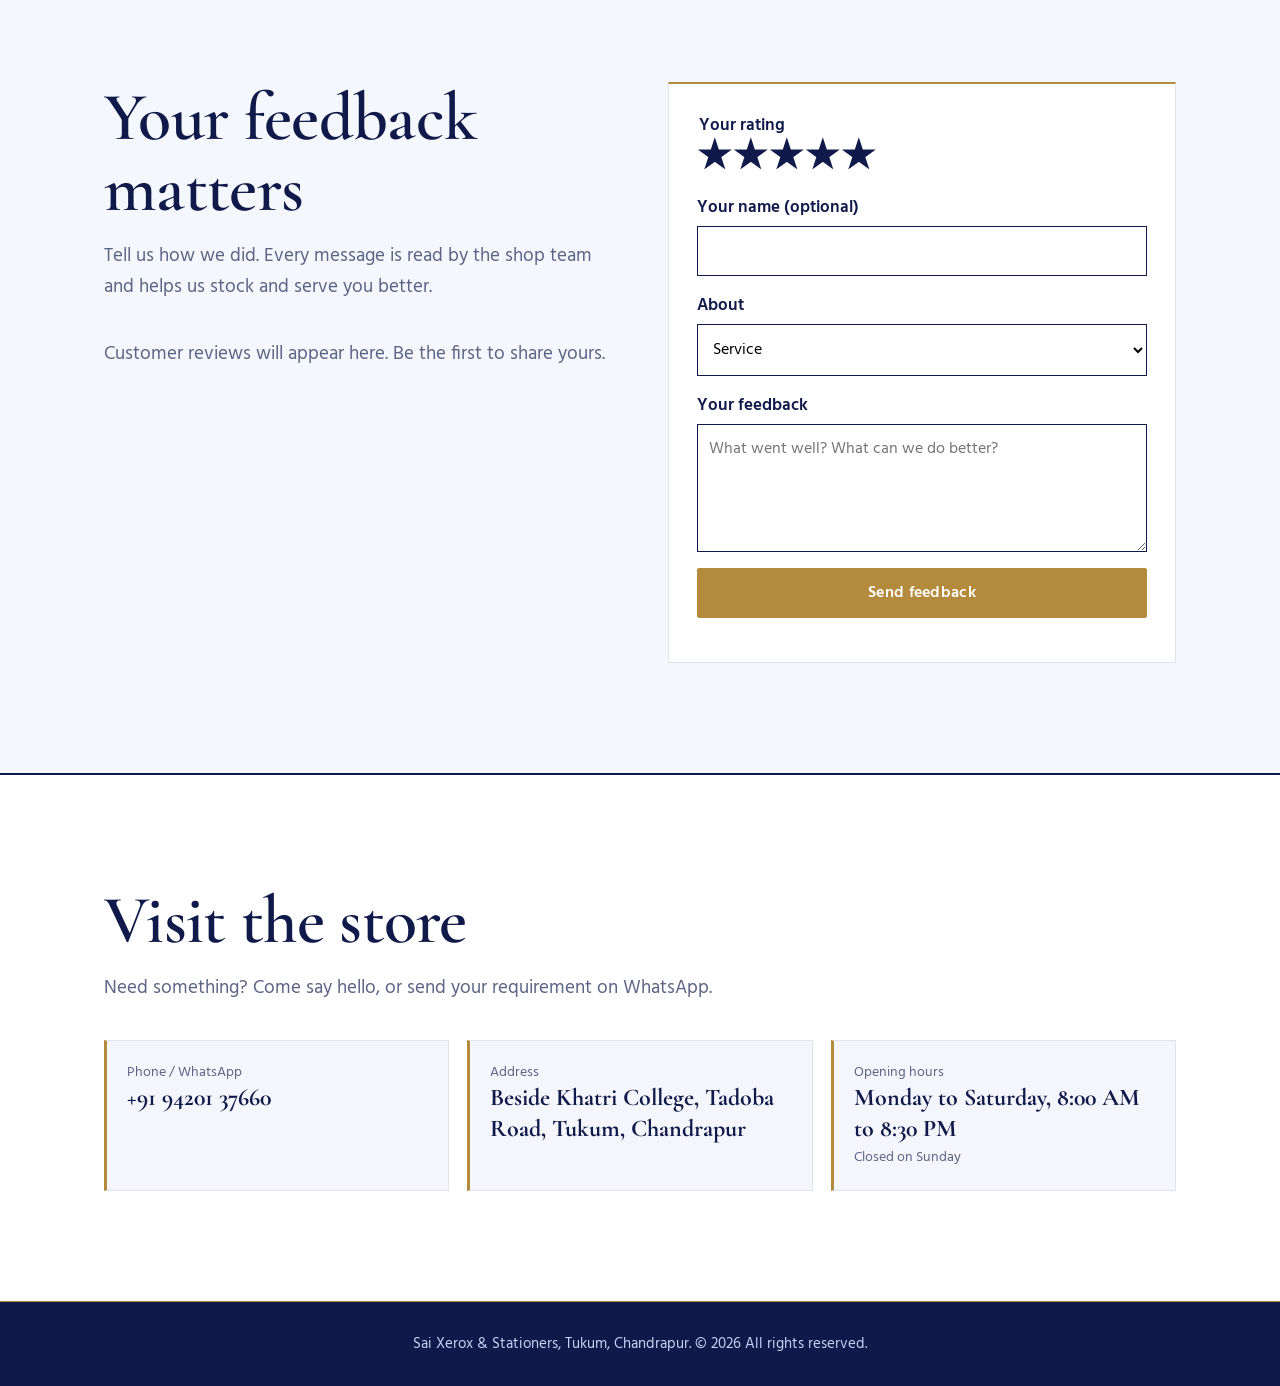
==== commit b1f5fd42: "Add files via upload" ====
--- a/index.html
+++ b/index.html
@@ -152,6 +152,7 @@
 .stars input:checked~label,.stars label:hover,.stars label:hover~label{color:var(--foil)}
 .stars input:focus-visible+label{outline:3px solid var(--foil)}
 #fstatus{margin:0;color:var(--green);font-weight:600}
+.avg{margin:0 0 22px;font-size:18px;color:var(--muted)}.avg b{font:600 48px var(--head);color:var(--ink);margin-right:8px}
 .rv{border-left:2px solid var(--foil);padding:4px 0 4px 18px;margin:0 0 22px}
 .rv .s{color:var(--foil);letter-spacing:2px}.rv p{margin:4px 0;font:500 22px/1.35 var(--head);color:var(--ink)}.rv small{color:var(--muted)}
 @media(max-width:800px){.fb{grid-template-columns:1fr;gap:36px}.hero .wrap{padding-top:120px}}
@@ -161,7 +162,7 @@
 <body>
 <header><div class="bar">
 <a class="brand" href="#home"><img src="logo.webp" alt="" onerror="this.style.display='none'">Sai Xerox & Stationers</a>
-<nav><a class="hide" href="#services">Services</a><a href="#rates">Rates</a><a href="#products">Products</a><a class="hide" href="#about">About</a><a class="hide" href="#feedback">Feedback</a><a class="hide" href="#contact">Contact</a><a class="btn fill" href="tel:+919420137660">Call us</a></nav>
+<nav><a class="hide" href="#services">Services</a><a href="#rates">Rates</a><a href="#products">Products</a><a href="scan.html">Scan</a><a class="hide" href="#about">About</a><a class="hide" href="#feedback">Feedback</a><a class="hide" href="#contact">Contact</a><a class="btn fill" href="tel:+919420137660">Call us</a></nav>
 </div></header>
 
 <main id="home">
@@ -189,6 +190,7 @@
 <div class="svc"><h3>Lamination</h3><p>Protect documents, certificates and project sheets.</p></div>
 <div class="svc"><h3>Project Materials</h3><p>Items and essentials for school and college work.</p></div>
 <div class="svc"><h3>Office Stationery</h3><p>Practical stationery for everyday office use.</p></div>
+<a class="svc" href="scan.html" style="display:block;text-decoration:none;color:inherit"><h3>Scan &amp; Photo Editing</h3><p>Clean up photos and documents, make them black and white, and save as PDF. Free to use on your phone.</p></a>
 </div></div></section>
 
 <section id="rates"><div class="wrap">
@@ -449,12 +451,21 @@
 refresh();
 
 /* ---- FEEDBACK ---- */
-/* To receive feedback automatically (email/dashboard), create a free form at formspree.io and paste its URL below.
-   Leave empty to send feedback through WhatsApp. */
-var FEEDBACK_ENDPOINT="";
-/* Reviews you choose to show publicly. Example: {n:"Rahul",r:5,t:"Fast service and fair prices."} */
+/* Paste your Google Apps Script web app URL below (setup steps are in feedback-setup.md).
+   While it is empty, feedback is sent to the shop on WhatsApp only. */
+var SHEET_URL="";
+/* Backup reviews shown when the sheet is not connected. Example: {n:"Rahul",r:5,t:"Fast service.",d:"12 Oct 2026"} */
 var REVIEWS=[];
-document.getElementById("wall").innerHTML=REVIEWS.length?REVIEWS.map(function(v){return '<div class="rv"><span class="s">'+"&#9733;".repeat(v.r)+'</span><p>'+esc(v.t)+'</p><small>'+esc(v.n)+'</small></div>'}).join(""):'<p class="lead" style="margin:0">Customer reviews will appear here. Be the first to share yours.</p>';
+function stars(n){n=Math.max(1,Math.min(5,Math.round(Number(n)||0)));return "&#9733;".repeat(n)}
+function showReviews(list){
+ var w=document.getElementById("wall");
+ if(!list||!list.length){w.innerHTML='<p class="lead" style="margin:0">Customer reviews will appear here. Be the first to share yours.</p>';return}
+ var sum=0;list.forEach(function(v){sum+=Number(v.r)||0});
+ w.innerHTML='<p class="avg"><b>'+(sum/list.length).toFixed(1)+'</b> out of 5 &middot; '+list.length+(list.length>1?' reviews':' review')+'</p>'+
+  list.map(function(v){return '<div class="rv"><span class="s">'+stars(v.r)+'</span><p>'+esc(v.t)+'</p><small>'+esc(v.n||"Customer")+(v.d?' &middot; '+esc(v.d):'')+'</small></div>'}).join("");
+}
+showReviews(REVIEWS);
+if(SHEET_URL)fetch(SHEET_URL).then(function(r){return r.json()}).then(function(l){if(Array.isArray(l)&&l.length)showReviews(l)}).catch(function(){});
 var fbf=document.getElementById("fbform"),fst=document.getElementById("fstatus");
 fbf.addEventListener("submit",function(e){
  e.preventDefault();
@@ -464,8 +475,8 @@
  var d={rating:r.value,about:document.getElementById("fabout").value,name:document.getElementById("fname").value.trim(),message:m};
  function wa(){var t="Feedback for Sai Xerox & Stationers\nRating: "+d.rating+"/5\nAbout: "+d.about+(d.name?"\nName: "+d.name:"")+"\nMessage: "+d.message;
   window.open("https://wa.me/919420137660?text="+encodeURIComponent(t),"_blank");fst.textContent="Thank you! Your feedback is ready in WhatsApp. Press send to deliver it."}
- function ok(){fst.textContent="Thank you for your feedback!";fbf.reset()}
- if(FEEDBACK_ENDPOINT){fetch(FEEDBACK_ENDPOINT,{method:"POST",headers:{"Content-Type":"application/json",Accept:"application/json"},body:JSON.stringify(d)}).then(function(x){if(!x.ok)throw 0;ok()}).catch(wa)}else wa();
+ function ok(){fst.textContent="Thank you! Your feedback was received. It will appear here after the shop approves it.";fbf.reset()}
+ if(SHEET_URL){fetch(SHEET_URL,{method:"POST",mode:"no-cors",headers:{"Content-Type":"text/plain"},body:JSON.stringify(d)}).then(ok).catch(wa)}else wa();
 });
 var hd=document.querySelector("header");
 function sc(){hd.classList.toggle("solid",window.scrollY>60)}
